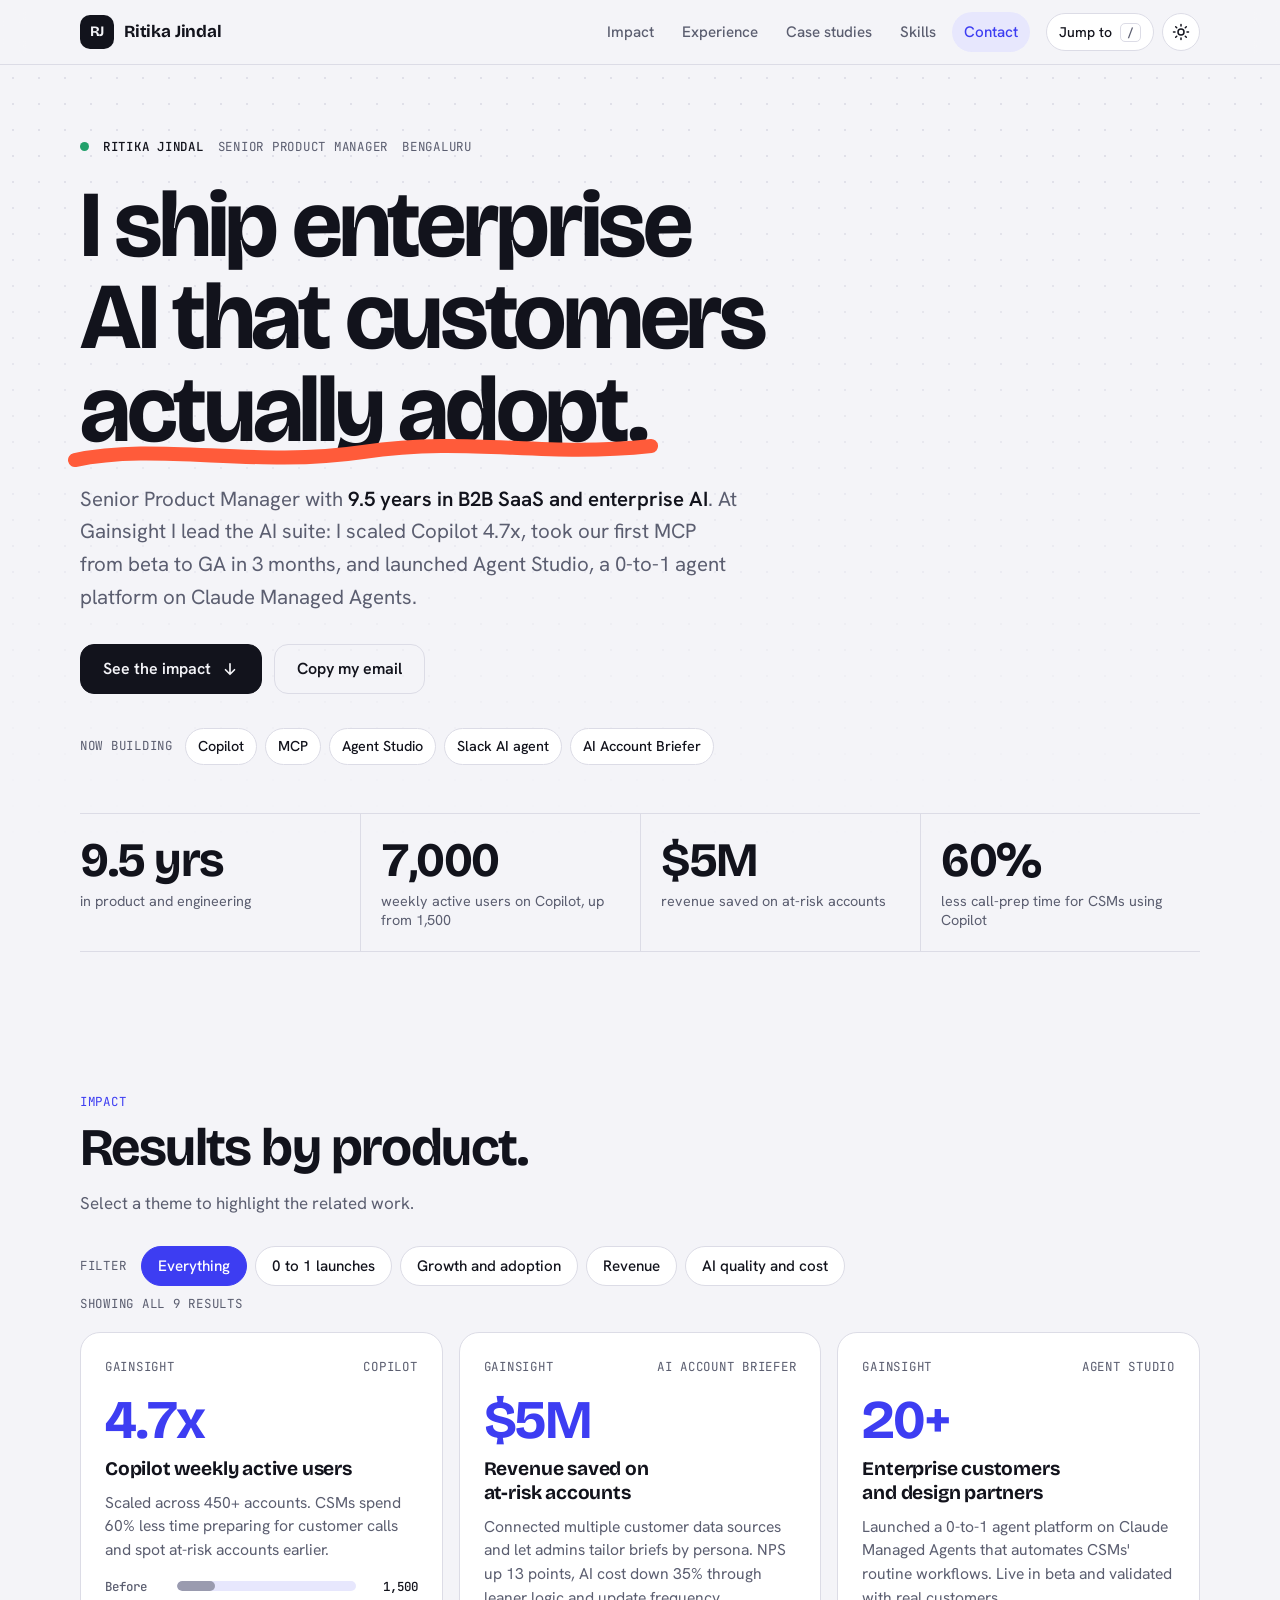
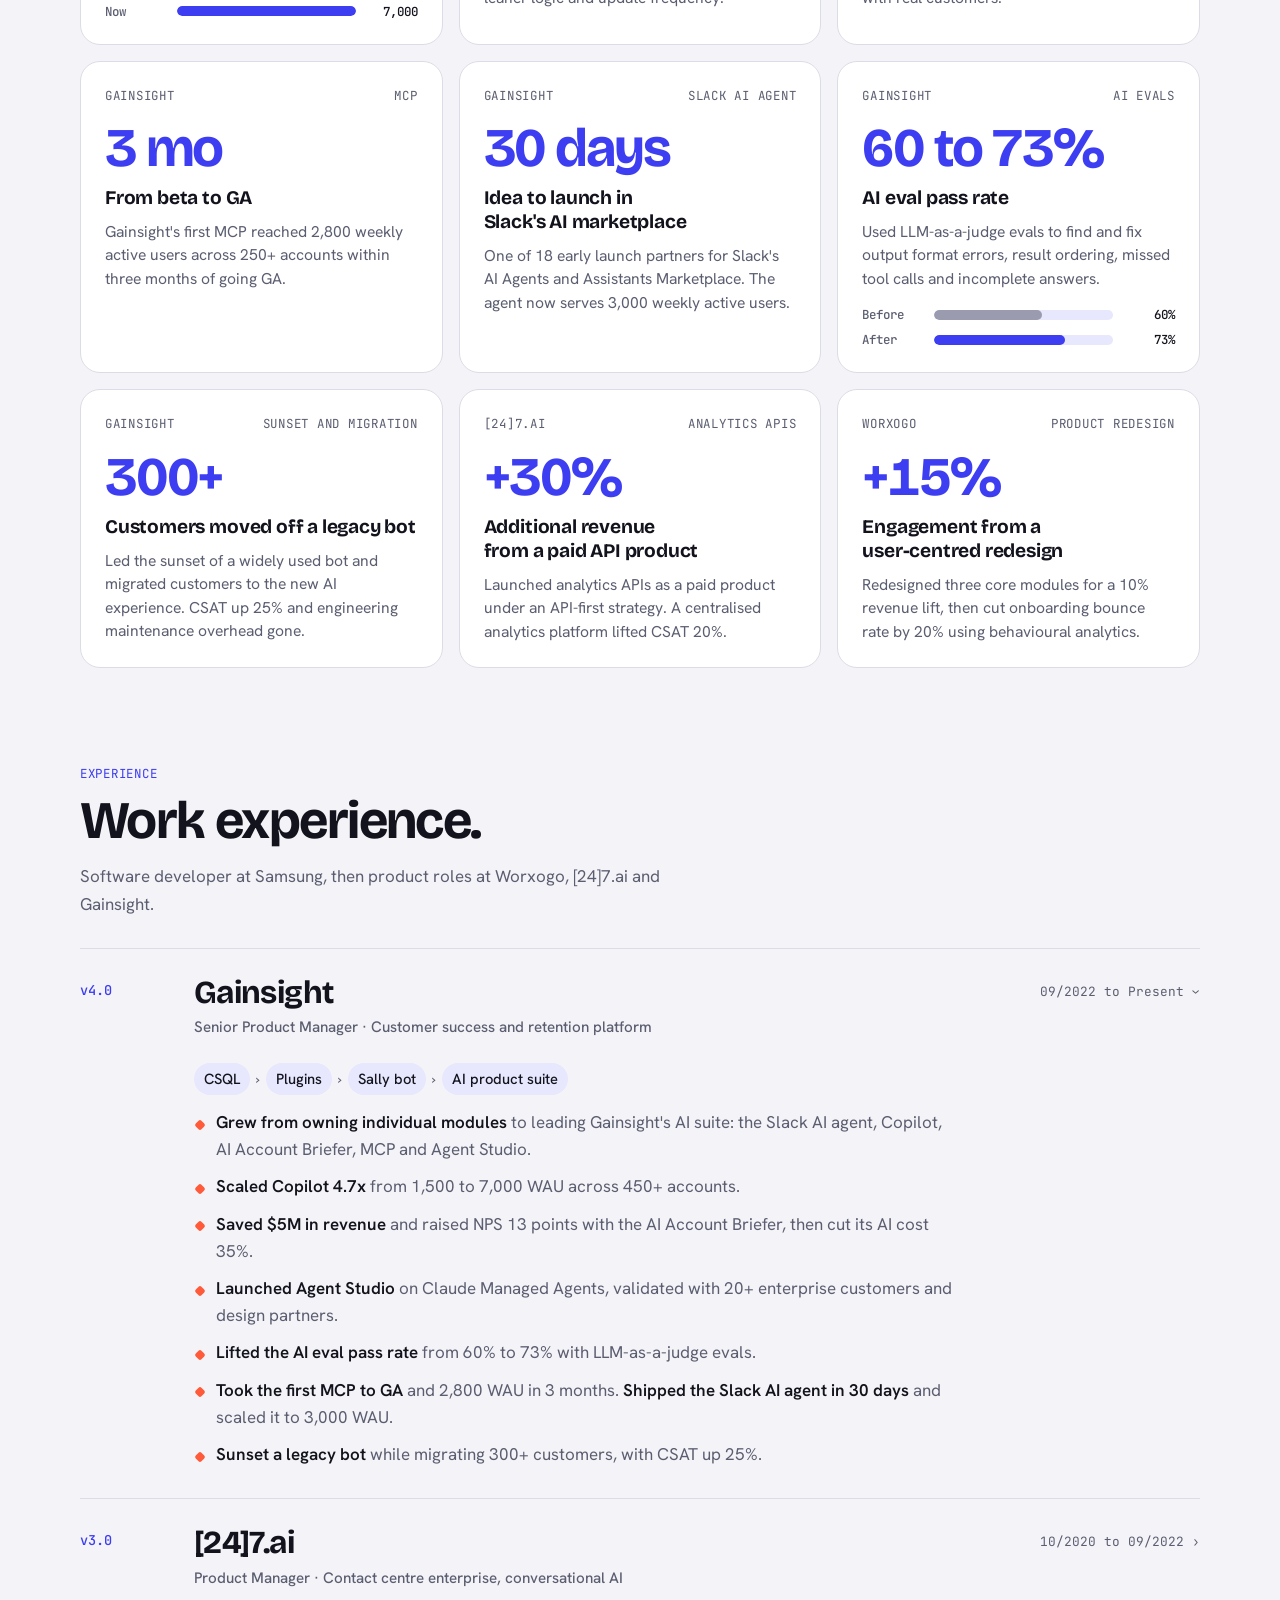
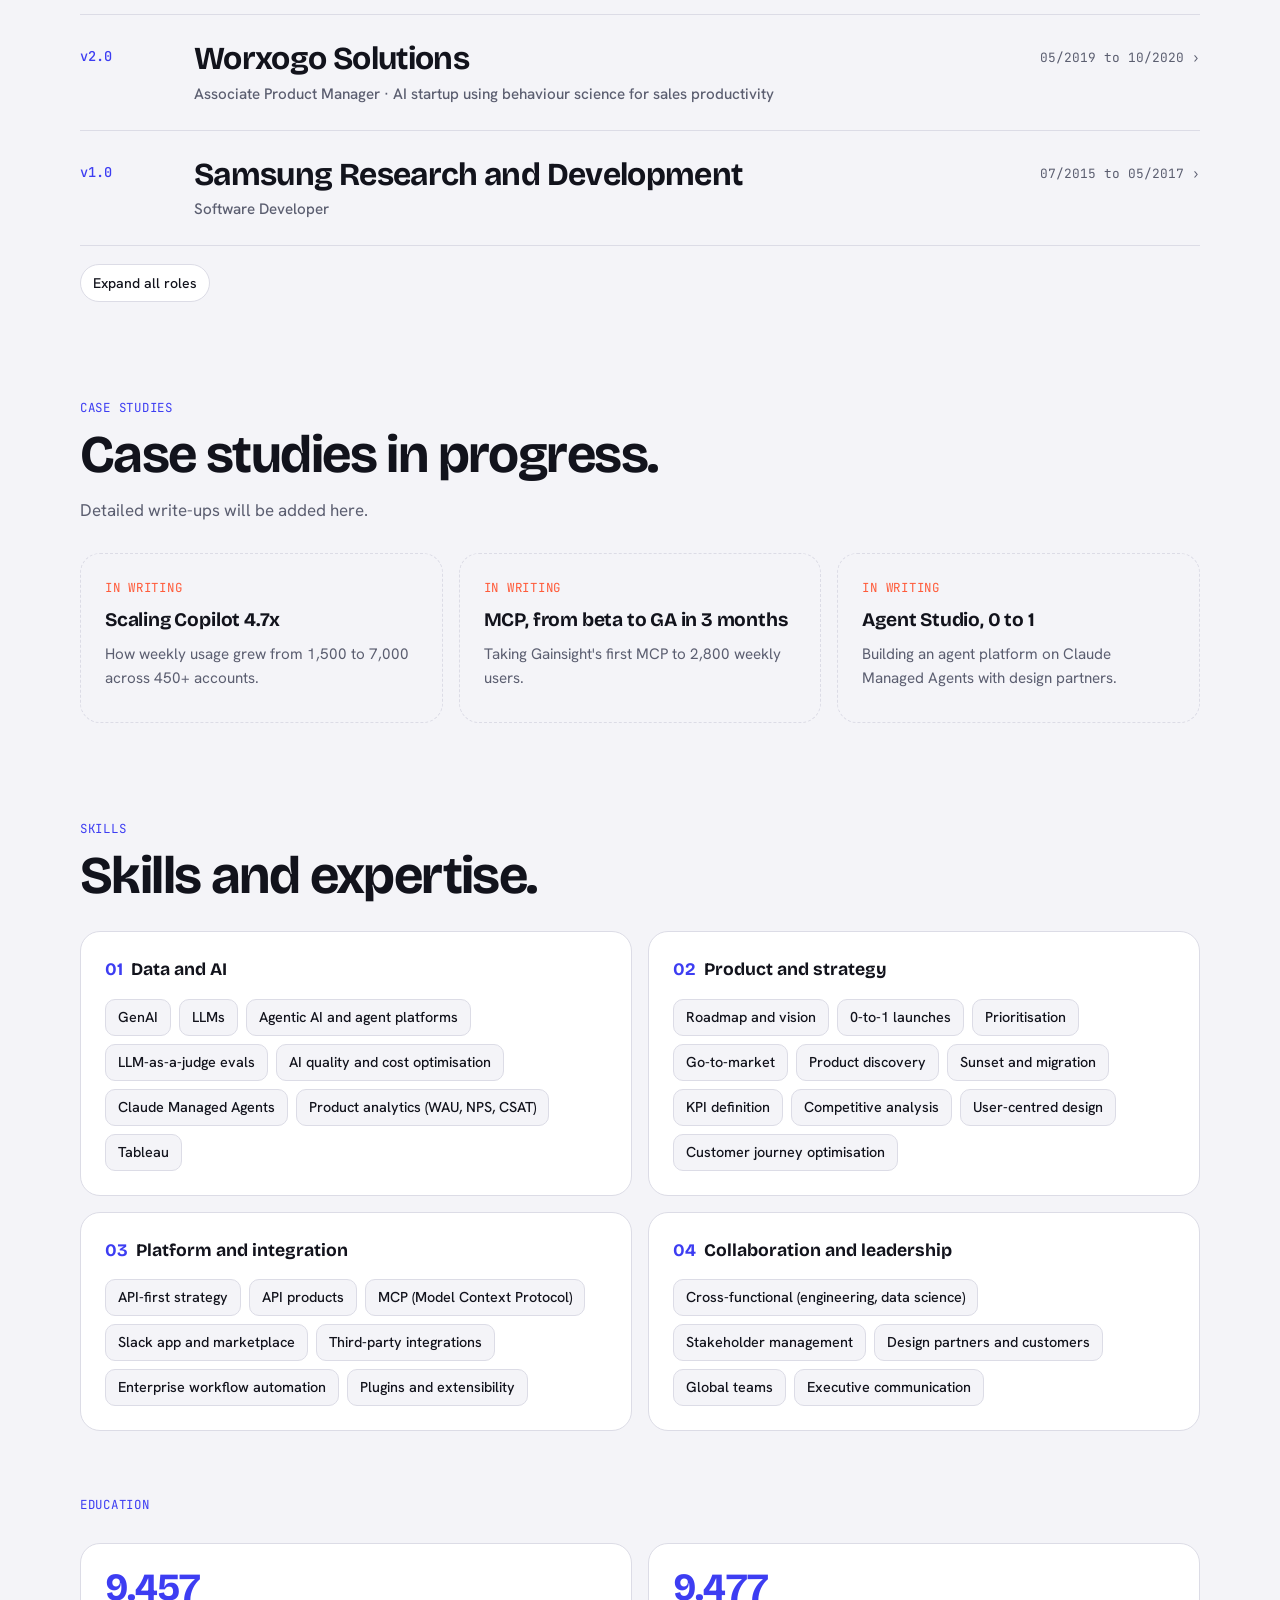
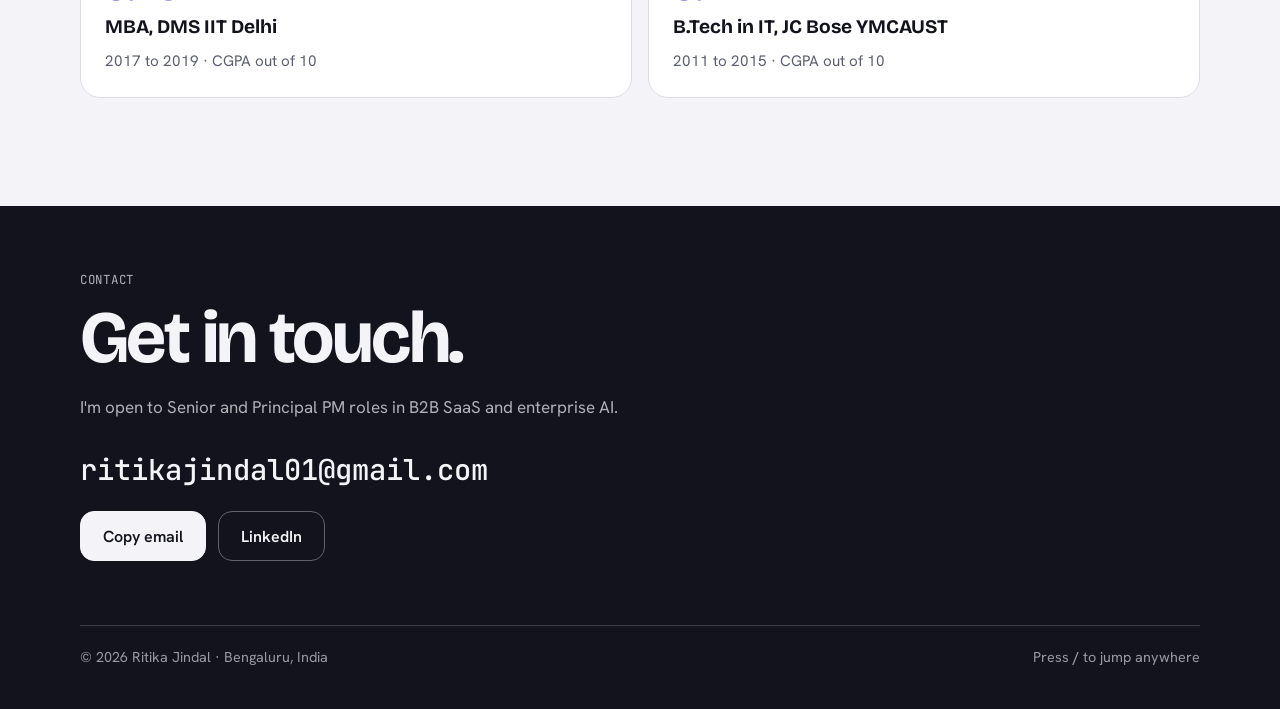
==== index.html @ 8f56c7b5 "Replace 'Lens' label with 'Filter' Co-Authored-By: Claude Fable 5.2 <noreply@anthropic.com> Claude-S" ====
<!DOCTYPE html>
<html lang="en">
<head>
<meta charset="utf-8">
<meta name="viewport" content="width=device-width, initial-scale=1">
<title>Ritika Jindal</title>
<meta name="description" content="Ritika Jindal, Senior Product Manager building AI products for B2B SaaS. Copilot, MCP, Agent Studio and Slack AI agent at Gainsight.">
<link rel="preconnect" href="https://fonts.googleapis.com">
<link rel="preconnect" href="https://fonts.gstatic.com" crossorigin>
<link href="https://fonts.googleapis.com/css2?family=Bricolage+Grotesque:opsz,wght@12..96,400..800&family=Hanken+Grotesk:wght@400;500;600;700&family=JetBrains+Mono:wght@400;500&display=swap" rel="stylesheet">
<style>
/* Layout idea: left-aligned editorial single page. Big grotesque headline with one coral marker stroke,
   metric cards that respond to a "lens" filter, career told as release notes, command palette on / or Ctrl+K. */
:root{
  --paper:#F4F4F8;
  --surface:#FFFFFF;
  --ink:#12131C;
  --muted:#5B5E70;
  --line:#DCDCE6;
  --accent:#3D3DF2;
  --accent-ink:#FFFFFF;
  --soft:#E7E7FD;
  --hot:#FF5B3A;
  --shadow:0 1px 2px rgba(18,19,28,.05),0 8px 24px rgba(18,19,28,.06);
  --display:'Bricolage Grotesque','Hanken Grotesk',system-ui,sans-serif;
  --body:'Hanken Grotesk',system-ui,-apple-system,'Segoe UI',sans-serif;
  --mono:'JetBrains Mono',ui-monospace,'SF Mono',Menlo,monospace;
  color-scheme:light;
}
@media (prefers-color-scheme:dark){
  :root:not([data-theme="light"]){
    --paper:#0E0F17;--surface:#171826;--ink:#EDEDF5;--muted:#A0A3B8;--line:#2A2C40;
    --accent:#9494FF;--accent-ink:#0E0F17;--soft:#232550;--hot:#FF7A5C;
    --shadow:0 1px 2px rgba(0,0,0,.4),0 8px 24px rgba(0,0,0,.35);
    color-scheme:dark;
  }
}
:root[data-theme="dark"]{
  --paper:#0E0F17;--surface:#171826;--ink:#EDEDF5;--muted:#A0A3B8;--line:#2A2C40;
  --accent:#9494FF;--accent-ink:#0E0F17;--soft:#232550;--hot:#FF7A5C;
  --shadow:0 1px 2px rgba(0,0,0,.4),0 8px 24px rgba(0,0,0,.35);
  color-scheme:dark;
}
*{box-sizing:border-box}
html{scroll-behavior:smooth;-webkit-text-size-adjust:100%}
body{margin:0;background:var(--paper);color:var(--ink);font-family:var(--body);font-size:1.0625rem;line-height:1.6;-webkit-font-smoothing:antialiased}
a{color:inherit}
h1,h2,h3{font-family:var(--display);text-wrap:balance;margin:0}
p{margin:0}
.wrap{width:min(1120px,100% - 40px);margin-inline:auto}
section{scroll-margin-top:84px}
:focus-visible{outline:3px solid var(--accent);outline-offset:3px;border-radius:6px}
.mono{font-family:var(--mono);font-size:.78rem;letter-spacing:.06em;text-transform:uppercase}

/* progress */
#progress{position:fixed;inset:0 auto auto 0;height:3px;width:100%;background:var(--accent);transform:scaleX(0);transform-origin:left;z-index:60}

/* header */
header.top{position:sticky;top:0;z-index:50;background:color-mix(in srgb,var(--paper) 82%,transparent);backdrop-filter:blur(12px);-webkit-backdrop-filter:blur(12px);border-bottom:1px solid var(--line)}
.bar{display:flex;align-items:center;gap:16px;height:64px}
.logo{display:inline-flex;align-items:center;gap:10px;text-decoration:none;font-family:var(--display);font-weight:700;letter-spacing:-.01em}
.logo i{display:grid;place-items:center;width:34px;height:34px;border-radius:10px;background:var(--ink);color:var(--paper);font-style:normal;font-size:.9rem;transition:transform .3s}
.logo:hover i{transform:rotate(-8deg) scale(1.06)}
nav.links{display:flex;gap:4px;margin-left:auto}
nav.links a{padding:8px 12px;border-radius:999px;text-decoration:none;font-size:.95rem;color:var(--muted);font-weight:500;transition:background .2s,color .2s}
nav.links a:hover{color:var(--ink);background:var(--soft)}
nav.links a.on{color:var(--accent);background:var(--soft)}
.tools{display:flex;gap:8px;margin-left:auto}
nav.links + .tools{margin-left:0}
.ibtn{display:inline-flex;align-items:center;gap:8px;height:38px;padding:0 12px;border-radius:999px;border:1px solid var(--line);background:var(--surface);color:var(--ink);font:500 .88rem var(--body);cursor:pointer;transition:border-color .2s,transform .15s}
.ibtn:hover{border-color:var(--accent)}
.ibtn:active{transform:scale(.97)}
.ibtn kbd{font:500 .72rem var(--mono);color:var(--muted);border:1px solid var(--line);border-radius:5px;padding:1px 6px}
.ibtn svg{width:18px;height:18px}
#theme{width:38px;padding:0;justify-content:center}
#theme .moon{display:none}
:root[data-theme="dark"] #theme .sun{display:none}
:root[data-theme="dark"] #theme .moon{display:block}
@media (prefers-color-scheme:dark){:root:not([data-theme="light"]) #theme .sun{display:none}:root:not([data-theme="light"]) #theme .moon{display:block}}

/* hero */
.hero{position:relative;padding:72px 0 56px;overflow:hidden}
.hero::before{content:"";position:absolute;inset:0;background-image:radial-gradient(var(--line) 1.2px,transparent 1.2px);background-size:26px 26px;mask-image:linear-gradient(to bottom,#000 10%,transparent 85%);-webkit-mask-image:linear-gradient(to bottom,#000 10%,transparent 85%);opacity:.8;pointer-events:none}
.hero .wrap{position:relative}
.kicker{display:flex;flex-wrap:wrap;align-items:center;gap:10px 14px;color:var(--muted)}
.kicker b{color:var(--ink);font-weight:500}
.dot{width:9px;height:9px;border-radius:50%;background:#22A06B;box-shadow:0 0 0 0 rgba(34,160,107,.5);animation:ping 2.2s infinite}
@keyframes ping{70%{box-shadow:0 0 0 10px rgba(34,160,107,0)}100%{box-shadow:0 0 0 0 rgba(34,160,107,0)}}
h1{font-size:clamp(2.7rem,7.4vw,5.9rem);line-height:.98;letter-spacing:-.035em;font-weight:700;margin:22px 0 26px;max-width:15ch}
.hl{position:relative;white-space:nowrap;display:inline-block}
.hl svg{position:absolute;left:-2%;bottom:-.14em;width:104%;height:.34em;overflow:visible}
.hl path{fill:none;stroke:var(--hot);stroke-width:7;stroke-linecap:round;stroke-dasharray:340;stroke-dashoffset:340;animation:draw 1.1s .5s cubic-bezier(.6,.1,.2,1) forwards}
@keyframes draw{to{stroke-dashoffset:0}}
.lead{max-width:60ch;font-size:clamp(1.08rem,2.2vw,1.28rem);color:var(--muted)}
.lead strong{color:var(--ink);font-weight:600}
.cta{display:flex;flex-wrap:wrap;gap:12px;margin-top:30px}
.btn{display:inline-flex;align-items:center;gap:10px;height:50px;padding:0 22px;border-radius:14px;border:1px solid var(--ink);background:var(--ink);color:var(--paper);font:600 1rem var(--body);text-decoration:none;cursor:pointer;transition:transform .15s,box-shadow .2s,background .2s}
.btn:hover{transform:translateY(-2px);box-shadow:var(--shadow)}
.btn:active{transform:translateY(0)}
.btn.alt{background:transparent;color:var(--ink);border-color:var(--line)}
.btn.alt:hover{border-color:var(--accent);color:var(--accent)}
.btn svg{width:18px;height:18px}
.now{display:flex;flex-wrap:wrap;gap:8px;margin-top:34px;align-items:center}
.now span.lbl{color:var(--muted);margin-right:4px}
.pill{padding:6px 12px;border-radius:999px;background:var(--surface);border:1px solid var(--line);font-size:.9rem;font-weight:500}
.stats{display:grid;grid-template-columns:repeat(4,1fr);gap:0;margin-top:48px;border-top:1px solid var(--line);border-bottom:1px solid var(--line)}
.stat{padding:22px 20px 20px 0}
.stat + .stat{padding-left:20px;border-left:1px solid var(--line)}
.stat .n{font:700 clamp(1.9rem,4.4vw,3rem)/1 var(--display);letter-spacing:-.03em;font-variant-numeric:tabular-nums}
.stat .l{margin-top:8px;color:var(--muted);font-size:.9rem;line-height:1.35}

/* section heads */
.sec{padding:84px 0 12px}
.eyebrow{color:var(--accent)}
.sec h2{font-size:clamp(2rem,4.6vw,3.3rem);line-height:1.04;letter-spacing:-.03em;font-weight:700;margin:10px 0 14px;max-width:20ch}
.sub{color:var(--muted);max-width:58ch}

/* lens */
.lens{display:flex;flex-wrap:wrap;gap:8px;margin:28px 0 8px;align-items:center}
.lens .lbl{color:var(--muted);margin-right:6px}
.chip{height:40px;padding:0 16px;border-radius:999px;border:1px solid var(--line);background:var(--surface);color:var(--ink);font:500 .95rem var(--body);cursor:pointer;transition:all .2s}
.chip:hover{border-color:var(--accent)}
.chip[aria-pressed="true"]{background:var(--accent);border-color:var(--accent);color:var(--accent-ink)}
#count{color:var(--muted);margin:0 0 18px;min-height:1.4em}

/* cards */
.grid{display:grid;grid-template-columns:repeat(3,1fr);gap:16px}
.card{position:relative;display:flex;flex-direction:column;gap:10px;padding:24px;border-radius:20px;background:var(--surface);border:1px solid var(--line);overflow:hidden;transition:opacity .35s,transform .35s,border-color .25s,box-shadow .25s,filter .35s}
.card::before{content:"";position:absolute;inset:0;background:radial-gradient(320px circle at var(--mx,50%) var(--my,0%),var(--soft),transparent 65%);opacity:0;transition:opacity .25s;pointer-events:none}
.card:hover::before{opacity:1}
.card:hover{box-shadow:var(--shadow);transform:translateY(-3px)}
.card > *{position:relative}
.card.dim{opacity:.34;filter:saturate(.5);transform:scale(.985)}
.card.match{border-color:var(--accent)}
.card-top{display:flex;justify-content:space-between;gap:10px;color:var(--muted)}
.big{font:700 clamp(2.4rem,5vw,3.4rem)/1 var(--display);letter-spacing:-.04em;color:var(--accent);font-variant-numeric:tabular-nums;margin-top:6px}
.card h3{font-size:1.2rem;letter-spacing:-.01em;line-height:1.25}
.card p{color:var(--muted);font-size:.98rem;line-height:1.5}
.bars{display:grid;gap:8px;margin-top:6px}
.brow{display:grid;grid-template-columns:62px 1fr 52px;gap:10px;align-items:center;font:500 .78rem var(--mono);color:var(--muted)}
.track{height:10px;border-radius:99px;background:var(--soft);overflow:hidden}
.track i{display:block;height:100%;width:var(--w);border-radius:99px;background:var(--muted);opacity:.55}
.track i.now-bar{background:var(--accent);opacity:1}
.bars.play .track i{animation:grow 1.1s cubic-bezier(.2,.8,.2,1) both}
@keyframes grow{from{width:0}}
.brow b{color:var(--ink);text-align:right;font-weight:500}

/* experience */
.rel{margin-top:30px;border-top:1px solid var(--line)}
details.job{border-bottom:1px solid var(--line)}
details.job > summary{list-style:none;cursor:pointer;display:grid;grid-template-columns:90px 1fr auto;gap:8px 24px;align-items:start;padding:26px 0}
details.job > summary::-webkit-details-marker{display:none}
.ver{font:500 .85rem var(--mono);color:var(--accent);padding-top:6px}
.jt{font:700 clamp(1.4rem,3vw,2rem)/1.15 var(--display);letter-spacing:-.02em}
.jt small{display:block;font:500 .95rem var(--body);letter-spacing:0;color:var(--muted);margin-top:6px}
.when{font:400 .8rem var(--mono);color:var(--muted);text-align:right;padding-top:8px;white-space:nowrap}
.chev{display:inline-block;transition:transform .25s;margin-left:8px}
details[open] .chev{transform:rotate(90deg)}
details.job > summary:hover .jt{color:var(--accent)}
.jbody{padding:0 0 30px 114px;max-width:880px}
.path{display:flex;flex-wrap:wrap;gap:6px;align-items:center;margin-bottom:14px;color:var(--muted);font-size:.92rem}
.path span.s{padding:4px 10px;border-radius:99px;background:var(--soft);color:var(--ink);font-weight:500}
.jbody ul{margin:0;padding:0;list-style:none;display:grid;gap:10px}
.jbody li{position:relative;padding-left:22px;color:var(--muted)}
.jbody li::before{content:"";position:absolute;left:2px;top:.7em;width:8px;height:8px;border-radius:2px;background:var(--hot);transform:rotate(45deg)}
.jbody li b{color:var(--ink);font-weight:600}
.xall{margin-top:18px}

/* stories */
.stories{display:grid;grid-template-columns:repeat(3,1fr);gap:16px;margin-top:28px}
.story{padding:24px;border-radius:20px;border:1.5px dashed var(--line);display:flex;flex-direction:column;gap:10px;min-height:170px}
.story .mono{color:var(--hot)}
.story h3{font-size:1.2rem;line-height:1.25;letter-spacing:-.01em}
.story p{color:var(--muted);font-size:.95rem}

/* skills */
.skills{display:grid;grid-template-columns:repeat(2,1fr);gap:16px;margin-top:28px}
.sk{padding:24px;border-radius:20px;background:var(--surface);border:1px solid var(--line)}
.sk h3{font-size:1.1rem;margin-bottom:14px}
.sk h3 span{color:var(--accent);margin-right:8px}
.tags{display:flex;flex-wrap:wrap;gap:8px}
.tag{padding:6px 12px;border-radius:10px;background:var(--paper);border:1px solid var(--line);font-size:.9rem;font-weight:500;transition:transform .15s,border-color .2s,background .2s}
.tag:hover{transform:translateY(-2px);border-color:var(--accent);background:var(--soft)}

/* education */
.edu{display:grid;grid-template-columns:repeat(2,1fr);gap:16px;margin-top:28px}
.ed{padding:24px;border-radius:20px;background:var(--surface);border:1px solid var(--line);display:grid;gap:6px}
.ed .g{font:700 2.4rem/1 var(--display);letter-spacing:-.03em;color:var(--accent);font-variant-numeric:tabular-nums}
.ed h3{font-size:1.2rem}
.ed p{color:var(--muted);font-size:.95rem}

/* contact */
.contact{margin:96px 0 0;padding:64px 0 40px;background:var(--ink);color:var(--paper)}
.contact h2{font-size:clamp(2.3rem,6vw,4.6rem);line-height:1;letter-spacing:-.035em;max-width:14ch}
.contact .sub{color:color-mix(in srgb,var(--paper) 70%,transparent);margin-top:18px}
.mail{display:block;margin:30px 0 22px;font:500 clamp(1.1rem,3.4vw,1.8rem) var(--mono);word-break:break-all}
.contact .cta{margin-top:0}
.contact .btn{background:var(--paper);color:var(--ink);border-color:var(--paper)}
.contact .btn.alt{background:transparent;color:var(--paper);border-color:color-mix(in srgb,var(--paper) 35%,transparent)}
.contact .btn.alt:hover{border-color:var(--paper);color:var(--paper)}
.foot{display:flex;flex-wrap:wrap;justify-content:space-between;gap:10px;margin-top:64px;padding-top:20px;border-top:1px solid color-mix(in srgb,var(--paper) 18%,transparent);color:color-mix(in srgb,var(--paper) 60%,transparent);font-size:.9rem}

/* palette + toast */
.pal{position:fixed;inset:0;z-index:100;display:grid;place-items:start center;padding:12vh 16px 16px;background:rgba(10,10,20,.5);backdrop-filter:blur(4px)}
.pal[hidden]{display:none}
.pal-box{width:min(560px,100%);background:var(--surface);border:1px solid var(--line);border-radius:18px;box-shadow:0 24px 60px rgba(0,0,0,.35);overflow:hidden}
#pal-input{width:100%;height:56px;padding:0 20px;border:0;border-bottom:1px solid var(--line);background:transparent;color:var(--ink);font:500 1.05rem var(--body)}
#pal-input:focus{outline:none}
#pal-list{list-style:none;margin:0;padding:8px;max-height:46vh;overflow:auto}
#pal-list li{display:flex;justify-content:space-between;gap:12px;align-items:center;padding:12px 14px;border-radius:12px;cursor:pointer}
#pal-list li[aria-selected="true"]{background:var(--soft)}
#pal-list li span.h{color:var(--muted);font:400 .78rem var(--mono)}
#pal-empty{padding:18px 20px;color:var(--muted)}
.toast{position:fixed;left:50%;bottom:28px;transform:translate(-50%,20px);padding:12px 18px;border-radius:12px;background:var(--ink);color:var(--paper);font-weight:500;opacity:0;pointer-events:none;transition:all .3s;z-index:120;max-width:calc(100% - 32px);text-align:center}
.toast.show{opacity:1;transform:translate(-50%,0)}

/* responsive */
@media (max-width:900px){
  .grid,.stories{grid-template-columns:repeat(2,1fr)}
  .stats{grid-template-columns:repeat(2,1fr)}
  .stat:nth-child(3){border-left:0;padding-left:0}
  .stat:nth-child(n+3){border-top:1px solid var(--line)}
  .jbody{padding-left:0}
}
@media (max-width:720px){
  nav.links{display:none}
  .tools{margin-left:auto}
  .ibtn kbd{display:none}
  .hero{padding:48px 0 40px}
  .skills,.edu{grid-template-columns:1fr}
  details.job > summary{grid-template-columns:1fr auto;gap:4px 12px;padding:22px 0}
  .ver{grid-column:1/-1;padding-top:0}
  .when{grid-column:1/-1;text-align:left;padding-top:0;order:3}
  .sec{padding-top:64px}
}
@media (max-width:560px){
  .grid,.stories{grid-template-columns:1fr}
  .wrap{width:calc(100% - 32px)}
  .btn{flex:1 1 100%;justify-content:center}
  .brow{grid-template-columns:54px 1fr 48px}
}
@media (prefers-reduced-motion:reduce){
  html{scroll-behavior:auto}
  *,*::before,*::after{animation:none!important;transition:none!important}
  .hl path{stroke-dashoffset:0}
}
</style>
</head>
<body>
<div id="progress" aria-hidden="true"></div>

<header class="top">
  <div class="wrap bar">
    <a class="logo" href="#top" aria-label="Ritika Jindal, back to top"><i>RJ</i><span>Ritika Jindal</span></a>
    <nav class="links" aria-label="Sections">
      <a href="#impact">Impact</a>
      <a href="#experience">Experience</a>
      <a href="#stories">Case studies</a>
      <a href="#skills">Skills</a>
      <a href="#contact">Contact</a>
    </nav>
    <div class="tools">
      <button class="ibtn" id="open-pal" type="button" aria-haspopup="dialog">Jump to <kbd>/</kbd></button>
      <button class="ibtn" id="theme" type="button" aria-label="Switch between light and dark theme">
        <svg class="sun" viewBox="0 0 24 24" fill="none" stroke="currentColor" stroke-width="2" stroke-linecap="round"><circle cx="12" cy="12" r="4"/><path d="M12 2v2M12 20v2M4.9 4.9l1.4 1.4M17.7 17.7l1.4 1.4M2 12h2M20 12h2M4.9 19.1l1.4-1.4M17.7 6.3l1.4-1.4"/></svg>
        <svg class="moon" viewBox="0 0 24 24" fill="none" stroke="currentColor" stroke-width="2" stroke-linecap="round" stroke-linejoin="round"><path d="M21 12.8A9 9 0 1 1 11.2 3a7 7 0 0 0 9.8 9.8z"/></svg>
      </button>
    </div>
  </div>
</header>

<main id="top">
<section class="hero">
  <div class="wrap">
    <div class="kicker mono"><span class="dot" aria-hidden="true"></span><b>Ritika Jindal</b><span>Senior Product Manager</span><span>Bengaluru</span></div>
    <h1>I ship enterprise AI that customers <span class="hl">actually adopt.<svg viewBox="0 0 300 16" preserveAspectRatio="none" aria-hidden="true"><path d="M3 11 C 45 2, 95 15, 150 7 S 240 10, 297 4"/></svg></span></h1>
    <p class="lead">Senior Product Manager with <strong>9.5 years in B2B SaaS and enterprise AI</strong>. At Gainsight I lead the AI suite: I scaled Copilot 4.7x, took our first MCP from beta to GA in 3 months, and launched Agent Studio, a 0-to-1 agent platform on Claude Managed Agents.</p>
    <div class="cta">
      <a class="btn" href="#impact">See the impact
        <svg viewBox="0 0 24 24" fill="none" stroke="currentColor" stroke-width="2.2" stroke-linecap="round" stroke-linejoin="round" aria-hidden="true"><path d="M12 5v14M6 13l6 6 6-6"/></svg></a>
      <button class="btn alt" type="button" data-copy-email>Copy my email</button>
    </div>
    <div class="now" aria-label="Currently building">
      <span class="lbl mono">Now building</span>
      <span class="pill">Copilot</span><span class="pill">MCP</span><span class="pill">Agent Studio</span><span class="pill">Slack AI agent</span><span class="pill">AI Account Briefer</span>
    </div>
    <div class="stats">
      <div class="stat"><div class="n" data-count="9.5" data-dec="1" data-suffix=" yrs">9.5 yrs</div><div class="l">in product and engineering</div></div>
      <div class="stat"><div class="n" data-count="7000">7,000</div><div class="l">weekly active users on Copilot, up from 1,500</div></div>
      <div class="stat"><div class="n" data-count="5" data-prefix="$" data-suffix="M">$5M</div><div class="l">revenue saved on at-risk accounts</div></div>
      <div class="stat"><div class="n" data-count="60" data-suffix="%">60%</div><div class="l">less call-prep time for CSMs using Copilot</div></div>
    </div>
  </div>
</section>

<section class="sec" id="impact">
  <div class="wrap">
    <div class="eyebrow mono">Impact</div>
    <h2>Results by product.</h2>
    <p class="sub">Select a theme to highlight the related work.</p>

    <div class="lens" role="group" aria-label="Filter impact by theme">
      <span class="lbl mono">Filter</span>
      <button class="chip" type="button" data-lens="all" aria-pressed="true">Everything</button>
      <button class="chip" type="button" data-lens="launch" aria-pressed="false">0 to 1 launches</button>
      <button class="chip" type="button" data-lens="growth" aria-pressed="false">Growth and adoption</button>
      <button class="chip" type="button" data-lens="revenue" aria-pressed="false">Revenue</button>
      <button class="chip" type="button" data-lens="quality" aria-pressed="false">AI quality and cost</button>
    </div>
    <p id="count" class="mono" aria-live="polite">Showing all 9 results</p>

    <div class="grid" id="cards">
      <article class="card spot" data-tags="growth">
        <div class="card-top mono"><span>Gainsight</span><span>Copilot</span></div>
        <div class="big" data-count="4.7" data-dec="1" data-suffix="x">4.7x</div>
        <h3>Copilot weekly active users</h3>
        <p>Scaled across 450+ accounts. CSMs spend 60% less time preparing for customer calls and spot at-risk accounts earlier.</p>
        <div class="bars" data-bars>
          <div class="brow"><span>Before</span><div class="track"><i style="--w:21.4%"></i></div><b>1,500</b></div>
          <div class="brow"><span>Now</span><div class="track"><i class="now-bar" style="--w:100%"></i></div><b>7,000</b></div>
        </div>
      </article>

      <article class="card spot" data-tags="revenue quality">
        <div class="card-top mono"><span>Gainsight</span><span>AI Account Briefer</span></div>
        <div class="big" data-count="5" data-prefix="$" data-suffix="M">$5M</div>
        <h3>Revenue saved on at-risk accounts</h3>
        <p>Connected multiple customer data sources and let admins tailor briefs by persona. NPS up 13 points, AI cost down 35% through leaner logic and update frequency.</p>
      </article>

      <article class="card spot" data-tags="launch">
        <div class="card-top mono"><span>Gainsight</span><span>Agent Studio</span></div>
        <div class="big" data-count="20" data-suffix="+">20+</div>
        <h3>Enterprise customers and design partners</h3>
        <p>Launched a 0-to-1 agent platform on Claude Managed Agents that automates CSMs' routine workflows. Live in beta and validated with real customers.</p>
      </article>

      <article class="card spot" data-tags="launch growth">
        <div class="card-top mono"><span>Gainsight</span><span>MCP</span></div>
        <div class="big" data-count="3" data-suffix=" mo">3 mo</div>
        <h3>From beta to GA</h3>
        <p>Gainsight's first MCP reached 2,800 weekly active users across 250+ accounts within three months of going GA.</p>
      </article>

      <article class="card spot" data-tags="launch growth">
        <div class="card-top mono"><span>Gainsight</span><span>Slack AI agent</span></div>
        <div class="big" data-count="30" data-suffix=" days">30 days</div>
        <h3>Idea to launch in Slack's AI marketplace</h3>
        <p>One of 18 early launch partners for Slack's AI Agents and Assistants Marketplace. The agent now serves 3,000 weekly active users.</p>
      </article>

      <article class="card spot" data-tags="quality">
        <div class="card-top mono"><span>Gainsight</span><span>AI evals</span></div>
        <div class="big">60 to 73%</div>
        <h3>AI eval pass rate</h3>
        <p>Used LLM-as-a-judge evals to find and fix output format errors, result ordering, missed tool calls and incomplete answers.</p>
        <div class="bars" data-bars>
          <div class="brow"><span>Before</span><div class="track"><i style="--w:60%"></i></div><b>60%</b></div>
          <div class="brow"><span>After</span><div class="track"><i class="now-bar" style="--w:73%"></i></div><b>73%</b></div>
        </div>
      </article>

      <article class="card spot" data-tags="growth">
        <div class="card-top mono"><span>Gainsight</span><span>Sunset and migration</span></div>
        <div class="big" data-count="300" data-suffix="+">300+</div>
        <h3>Customers moved off a legacy bot</h3>
        <p>Led the sunset of a widely used bot and migrated customers to the new AI experience. CSAT up 25% and engineering maintenance overhead gone.</p>
      </article>

      <article class="card spot" data-tags="revenue launch">
        <div class="card-top mono"><span>[24]7.ai</span><span>Analytics APIs</span></div>
        <div class="big" data-count="30" data-prefix="+" data-suffix="%">+30%</div>
        <h3>Additional revenue from a paid API product</h3>
        <p>Launched analytics APIs as a paid product under an API-first strategy. A centralised analytics platform lifted CSAT 20%.</p>
      </article>

      <article class="card spot" data-tags="growth revenue">
        <div class="card-top mono"><span>Worxogo</span><span>Product redesign</span></div>
        <div class="big" data-count="15" data-prefix="+" data-suffix="%">+15%</div>
        <h3>Engagement from a user-centred redesign</h3>
        <p>Redesigned three core modules for a 10% revenue lift, then cut onboarding bounce rate by 20% using behavioural analytics.</p>
      </article>
    </div>
  </div>
</section>

<section class="sec" id="experience">
  <div class="wrap">
    <div class="eyebrow mono">Experience</div>
    <h2>Work experience.</h2>
    <p class="sub">Software developer at Samsung, then product roles at Worxogo, [24]7.ai and Gainsight.</p>

    <div class="rel" id="rel">
      <details class="job" open>
        <summary>
          <span class="ver">v4.0</span>
          <span class="jt">Gainsight<small>Senior Product Manager · Customer success and retention platform</small></span>
          <span class="when">09/2022 to Present<span class="chev" aria-hidden="true">›</span></span>
        </summary>
        <div class="jbody">
          <div class="path"><span class="s">CSQL</span> › <span class="s">Plugins</span> › <span class="s">Sally bot</span> › <span class="s">AI product suite</span></div>
          <ul>
            <li><b>Grew from owning individual modules</b> to leading Gainsight's AI suite: the Slack AI agent, Copilot, AI Account Briefer, MCP and Agent Studio.</li>
            <li><b>Scaled Copilot 4.7x</b> from 1,500 to 7,000 WAU across 450+ accounts.</li>
            <li><b>Saved $5M in revenue</b> and raised NPS 13 points with the AI Account Briefer, then cut its AI cost 35%.</li>
            <li><b>Launched Agent Studio</b> on Claude Managed Agents, validated with 20+ enterprise customers and design partners.</li>
            <li><b>Lifted the AI eval pass rate</b> from 60% to 73% with LLM-as-a-judge evals.</li>
            <li><b>Took the first MCP to GA</b> and 2,800 WAU in 3 months. <b>Shipped the Slack AI agent in 30 days</b> and scaled it to 3,000 WAU.</li>
            <li><b>Sunset a legacy bot</b> while migrating 300+ customers, with CSAT up 25%.</li>
          </ul>
        </div>
      </details>

      <details class="job">
        <summary>
          <span class="ver">v3.0</span>
          <span class="jt">[24]7.ai<small>Product Manager · Contact centre enterprise, conversational AI</small></span>
          <span class="when">10/2020 to 09/2022<span class="chev" aria-hidden="true">›</span></span>
        </summary>
        <div class="jbody">
          <ul>
            <li><b>Built a centralised analytics platform</b> that consolidated scattered reporting tools and improved CSAT by 20%.</li>
            <li><b>Generated 30% additional revenue</b> by launching analytics APIs as a paid product, backed by an API-first strategy.</li>
            <li><b>Automated analytics workflows</b> with Tableau, cutting manual effort by 50%.</li>
          </ul>
        </div>
      </details>

      <details class="job">
        <summary>
          <span class="ver">v2.0</span>
          <span class="jt">Worxogo Solutions<small>Associate Product Manager · AI startup using behaviour science for sales productivity</small></span>
          <span class="when">05/2019 to 10/2020<span class="chev" aria-hidden="true">›</span></span>
        </summary>
        <div class="jbody">
          <ul>
            <li><b>Led a product redesign</b> across 3 core modules with a user-centred approach: 15% more engagement and 10% revenue growth.</li>
            <li><b>Optimised onboarding</b> using behavioural analytics and reduced bounce rate by 20%.</li>
            <li><b>Launched a Shadowing module</b> that cut support queries by 50% and lifted CSAT 25%.</li>
            <li><b>Earlier, as a Product Management Intern (2018):</b> positioned the product against 7 market players using Gartner framework analysis and recommended 3 strategic features and 5 KPIs.</li>
          </ul>
        </div>
      </details>

      <details class="job">
        <summary>
          <span class="ver">v1.0</span>
          <span class="jt">Samsung Research and Development<small>Software Developer</small></span>
          <span class="when">07/2015 to 05/2017<span class="chev" aria-hidden="true">›</span></span>
        </summary>
        <div class="jbody">
          <ul>
            <li><b>Resolved 400+ WebView issues</b> working across global teams, including Samsung internal teams and Google developers.</li>
          </ul>
        </div>
      </details>
    </div>
    <button class="ibtn xall" type="button" id="xall">Expand all roles</button>
  </div>
</section>

<section class="sec" id="stories">
  <div class="wrap">
    <div class="eyebrow mono">Case studies</div>
    <h2>Case studies in progress.</h2>
    <p class="sub">Detailed write-ups will be added here.</p>
    <div class="stories">
      <div class="story"><span class="mono">In writing</span><h3>Scaling Copilot 4.7x</h3><p>How weekly usage grew from 1,500 to 7,000 across 450+ accounts.</p></div>
      <div class="story"><span class="mono">In writing</span><h3>MCP, from beta to GA in 3 months</h3><p>Taking Gainsight's first MCP to 2,800 weekly users.</p></div>
      <div class="story"><span class="mono">In writing</span><h3>Agent Studio, 0 to 1</h3><p>Building an agent platform on Claude Managed Agents with design partners.</p></div>
    </div>
  </div>
</section>

<section class="sec" id="skills">
  <div class="wrap">
    <div class="eyebrow mono">Skills</div>
    <h2>Skills and expertise.</h2>
    <div class="skills">
      <div class="sk"><h3><span>01</span>Data and AI</h3><div class="tags">
        <span class="tag">GenAI</span><span class="tag">LLMs</span><span class="tag">Agentic AI and agent platforms</span><span class="tag">LLM-as-a-judge evals</span><span class="tag">AI quality and cost optimisation</span><span class="tag">Claude Managed Agents</span><span class="tag">Product analytics (WAU, NPS, CSAT)</span><span class="tag">Tableau</span></div></div>
      <div class="sk"><h3><span>02</span>Product and strategy</h3><div class="tags">
        <span class="tag">Roadmap and vision</span><span class="tag">0-to-1 launches</span><span class="tag">Prioritisation</span><span class="tag">Go-to-market</span><span class="tag">Product discovery</span><span class="tag">Sunset and migration</span><span class="tag">KPI definition</span><span class="tag">Competitive analysis</span><span class="tag">User-centred design</span><span class="tag">Customer journey optimisation</span></div></div>
      <div class="sk"><h3><span>03</span>Platform and integration</h3><div class="tags">
        <span class="tag">API-first strategy</span><span class="tag">API products</span><span class="tag">MCP (Model Context Protocol)</span><span class="tag">Slack app and marketplace</span><span class="tag">Third-party integrations</span><span class="tag">Enterprise workflow automation</span><span class="tag">Plugins and extensibility</span></div></div>
      <div class="sk"><h3><span>04</span>Collaboration and leadership</h3><div class="tags">
        <span class="tag">Cross-functional (engineering, data science)</span><span class="tag">Stakeholder management</span><span class="tag">Design partners and customers</span><span class="tag">Global teams</span><span class="tag">Executive communication</span></div></div>
    </div>

    <div class="eyebrow mono" style="margin-top:64px">Education</div>
    <div class="edu">
      <div class="ed"><span class="g" data-count="9.458" data-dec="3">9.458</span><h3>MBA, DMS IIT Delhi</h3><p>2017 to 2019 · CGPA out of 10</p></div>
      <div class="ed"><span class="g" data-count="9.478" data-dec="3">9.478</span><h3>B.Tech in IT, JC Bose YMCAUST</h3><p>2011 to 2015 · CGPA out of 10</p></div>
    </div>
  </div>
</section>
</main>

<footer class="contact" id="contact">
  <div class="wrap">
    <div class="mono" style="opacity:.7">Contact</div>
    <h2 style="margin-top:12px">Get in touch.</h2>
    <p class="sub">I'm open to Senior and Principal PM roles in B2B SaaS and enterprise AI.</p>
    <span class="mail" id="mail">ritikajindal01@gmail.com</span>
    <div class="cta">
      <button class="btn" type="button" data-copy-email>Copy email</button>
      <a class="btn alt" href="https://www.linkedin.com/in/ritikajindal007/" target="_blank" rel="noopener noreferrer">LinkedIn</a>
    </div>
    <div class="foot"><span>© 2026 Ritika Jindal · Bengaluru, India</span><span>Press <b>/</b> to jump anywhere</span></div>
  </div>
</footer>

<div class="pal" id="pal" hidden>
  <div class="pal-box" role="dialog" aria-modal="true" aria-label="Jump to a section or action">
    <input id="pal-input" type="text" placeholder="Jump to… try &quot;mcp&quot;, &quot;email&quot; or &quot;dark&quot;" autocomplete="off" aria-label="Search sections and actions">
    <ul id="pal-list" role="listbox" aria-label="Results"></ul>
  </div>
</div>
<div class="toast" id="toast" role="status" aria-live="polite"></div>

<script>
(function(){
  var EMAIL = 'ritikajindal01@gmail.com';
  var root = document.documentElement;
  var reduce = window.matchMedia('(prefers-reduced-motion: reduce)').matches;
  var $ = function(s, c){ return (c||document).querySelector(s); };
  var $$ = function(s, c){ return Array.prototype.slice.call((c||document).querySelectorAll(s)); };

  /* theme */
  function currentTheme(){ return root.getAttribute('data-theme') || (window.matchMedia('(prefers-color-scheme: dark)').matches ? 'dark' : 'light'); }
  function setTheme(t){ root.setAttribute('data-theme', t); try{ localStorage.setItem('rj-theme', t); }catch(e){} }
  try{ var saved = localStorage.getItem('rj-theme'); if(saved === 'dark' || saved === 'light'){ root.setAttribute('data-theme', saved); } }catch(e){}
  function toggleTheme(){ setTheme(currentTheme() === 'dark' ? 'light' : 'dark'); }
  $('#theme').addEventListener('click', toggleTheme);

  /* toast + copy */
  var toastEl = $('#toast'), toastT;
  function toast(msg){ toastEl.textContent = msg; toastEl.classList.add('show'); clearTimeout(toastT); toastT = setTimeout(function(){ toastEl.classList.remove('show'); }, 2400); }
  function copyEmail(){
    var done = function(){ toast('Email copied. Talk soon.'); };
    var fail = function(){ toast('Copy was blocked here. My email is ' + EMAIL); };
    try{
      if(navigator.clipboard && navigator.clipboard.writeText){ navigator.clipboard.writeText(EMAIL).then(done, fail); }
      else { fail(); }
    }catch(e){ fail(); }
  }
  $$('[data-copy-email]').forEach(function(b){ b.addEventListener('click', copyEmail); });

  /* progress + scrollspy */
  var prog = $('#progress');
  function onScroll(){
    var h = document.documentElement.scrollHeight - window.innerHeight;
    prog.style.transform = 'scaleX(' + (h > 0 ? Math.min(1, window.scrollY / h) : 0) + ')';
  }
  window.addEventListener('scroll', onScroll, {passive:true}); onScroll();
  var links = $$('nav.links a');
  if('IntersectionObserver' in window){
    var spy = new IntersectionObserver(function(es){
      es.forEach(function(e){ if(e.isIntersecting){ links.forEach(function(a){ a.classList.toggle('on', a.getAttribute('href') === '#' + e.target.id); }); } });
    }, {rootMargin:'-45% 0px -50% 0px'});
    ['impact','experience','stories','skills','contact'].forEach(function(id){ var el = document.getElementById(id); if(el) spy.observe(el); });
  }

  /* count up + bars when visible */
  function fmt(el, v){
    var dec = parseInt(el.getAttribute('data-dec') || '0', 10);
    var s = dec ? v.toFixed(dec) : Math.round(v).toLocaleString('en-US');
    return (el.getAttribute('data-prefix') || '') + s + (el.getAttribute('data-suffix') || '');
  }
  function countUp(el){
    var target = parseFloat(el.getAttribute('data-count'));
    var t0 = null, dur = 1000;
    function step(ts){
      if(t0 === null) t0 = ts;
      var p = Math.min(1, (ts - t0) / dur);
      var eased = 1 - Math.pow(1 - p, 3);
      el.textContent = fmt(el, target * eased);
      if(p < 1) requestAnimationFrame(step); else el.textContent = fmt(el, target);
    }
    requestAnimationFrame(step);
  }
  if('IntersectionObserver' in window && !reduce){
    var seen = new IntersectionObserver(function(es){
      es.forEach(function(e){
        if(!e.isIntersecting) return;
        var el = e.target;
        if(el.hasAttribute('data-count')) countUp(el);
        if(el.hasAttribute('data-bars')) el.classList.add('play');
        seen.unobserve(el);
      });
    }, {threshold:.4});
    $$('[data-count],[data-bars]').forEach(function(el){ seen.observe(el); });
  }

  /* card spotlight */
  $$('.spot').forEach(function(el){
    el.addEventListener('pointermove', function(e){
      var r = el.getBoundingClientRect();
      el.style.setProperty('--mx', (e.clientX - r.left) + 'px');
      el.style.setProperty('--my', (e.clientY - r.top) + 'px');
    });
  });

  /* lens filter */
  var chips = $$('.chip'), cards = $$('#cards .card'), countEl = $('#count');
  var lensNames = {all:'Everything', launch:'0 to 1 launches', growth:'Growth and adoption', revenue:'Revenue', quality:'AI quality and cost'};
  function setLens(l){
    var n = 0;
    chips.forEach(function(c){ c.setAttribute('aria-pressed', String(c.getAttribute('data-lens') === l)); });
    cards.forEach(function(card){
      var tags = (card.getAttribute('data-tags') || '').split(' ');
      var hit = l === 'all' || tags.indexOf(l) > -1;
      card.classList.toggle('dim', !hit);
      card.classList.toggle('match', hit && l !== 'all');
      if(hit) n++;
    });
    countEl.textContent = l === 'all' ? ('Showing all ' + cards.length + ' results') : (n + ' of ' + cards.length + ' match "' + lensNames[l] + '"');
  }
  chips.forEach(function(c){ c.addEventListener('click', function(){ setLens(c.getAttribute('data-lens')); }); });

  /* expand all */
  var xall = $('#xall'), jobs = $$('details.job');
  xall.addEventListener('click', function(){
    var open = jobs.every(function(d){ return d.open; });
    jobs.forEach(function(d){ d.open = !open; });
    xall.textContent = open ? 'Expand all roles' : 'Collapse all roles';
  });

  /* command palette */
  var pal = $('#pal'), inp = $('#pal-input'), list = $('#pal-list'), sel = 0, shown = [], lastFocus = null;
  function go(id){ var el = document.getElementById(id); if(el) el.scrollIntoView({behavior: reduce ? 'auto' : 'smooth'}); }
  var items = [
    {t:'Impact', h:'section', k:'impact numbers results', run:function(){ go('impact'); }},
    {t:'Experience', h:'section', k:'experience career gainsight samsung worxogo', run:function(){ go('experience'); }},
    {t:'Case studies', h:'section', k:'case studies stories', run:function(){ go('stories'); }},
    {t:'Skills and education', h:'section', k:'skills education mba iit', run:function(){ go('skills'); }},
    {t:'Contact', h:'section', k:'contact hire email', run:function(){ go('contact'); }},
    {t:'Filter: 0 to 1 launches', h:'filter', k:'launch mcp agent studio slack', run:function(){ setLens('launch'); go('impact'); }},
    {t:'Filter: Growth and adoption', h:'filter', k:'growth adoption copilot wau', run:function(){ setLens('growth'); go('impact'); }},
    {t:'Filter: Revenue', h:'filter', k:'revenue money briefer', run:function(){ setLens('revenue'); go('impact'); }},
    {t:'Filter: AI quality and cost', h:'filter', k:'quality cost evals llm judge', run:function(){ setLens('quality'); go('impact'); }},
    {t:'Copy email', h:'action', k:'email copy mail', run:copyEmail},
    {t:'Open LinkedIn', h:'link', k:'linkedin profile', ext:'https://www.linkedin.com/in/ritikajindal007/'},
    {t:'Switch theme', h:'action', k:'dark light theme mode', run:toggleTheme}
  ];
  function render(q){
    q = (q || '').toLowerCase().trim();
    shown = items.filter(function(i){ return !q || (i.t + ' ' + i.k).toLowerCase().indexOf(q) > -1; });
    sel = 0; list.innerHTML = '';
    if(!shown.length){ var li = document.createElement('li'); li.id = 'pal-empty'; li.textContent = 'Nothing matches. Try "impact" or "email".'; list.appendChild(li); return; }
    shown.forEach(function(it, i){
      var li = document.createElement('li');
      li.setAttribute('role', 'option'); li.setAttribute('aria-selected', String(i === 0));
      li.innerHTML = '<span></span><span class="h"></span>';
      li.firstChild.textContent = it.t; li.lastChild.textContent = it.h;
      li.addEventListener('click', function(){ choose(i); });
      li.addEventListener('pointermove', function(){ mark(i); });
      list.appendChild(li);
    });
  }
  function mark(i){
    sel = i;
    $$('li', list).forEach(function(li, n){ li.setAttribute('aria-selected', String(n === i)); if(n === i && li.scrollIntoView) li.scrollIntoView({block:'nearest'}); });
  }
  function openPal(){ lastFocus = document.activeElement; pal.hidden = false; inp.value = ''; render(''); inp.focus(); }
  function closePal(){ pal.hidden = true; if(lastFocus && lastFocus.focus) lastFocus.focus(); }
  function choose(i){
    var it = shown[i]; if(!it) return;
    closePal();
    if(it.ext){ var a = document.createElement('a'); a.href = it.ext; a.target = '_blank'; a.rel = 'noopener noreferrer'; document.body.appendChild(a); a.click(); a.remove(); }
    else if(it.run){ it.run(); }
  }
  $('#open-pal').addEventListener('click', openPal);
  pal.addEventListener('click', function(e){ if(e.target === pal) closePal(); });
  inp.addEventListener('input', function(){ render(inp.value); });
  inp.addEventListener('keydown', function(e){
    if(e.key === 'ArrowDown'){ e.preventDefault(); if(shown.length) mark((sel + 1) % shown.length); }
    else if(e.key === 'ArrowUp'){ e.preventDefault(); if(shown.length) mark((sel - 1 + shown.length) % shown.length); }
    else if(e.key === 'Enter'){ e.preventDefault(); choose(sel); }
  });
  document.addEventListener('keydown', function(e){
    var tag = (document.activeElement && document.activeElement.tagName) || '';
    var typing = tag === 'INPUT' || tag === 'TEXTAREA';
    if((e.key === 'k' || e.key === 'K') && (e.metaKey || e.ctrlKey)){ e.preventDefault(); pal.hidden ? openPal() : closePal(); }
    else if(e.key === '/' && !typing && pal.hidden){ e.preventDefault(); openPal(); }
    else if(e.key === 'Escape' && !pal.hidden){ closePal(); }
  });
})();
</script>
</body>
</html>
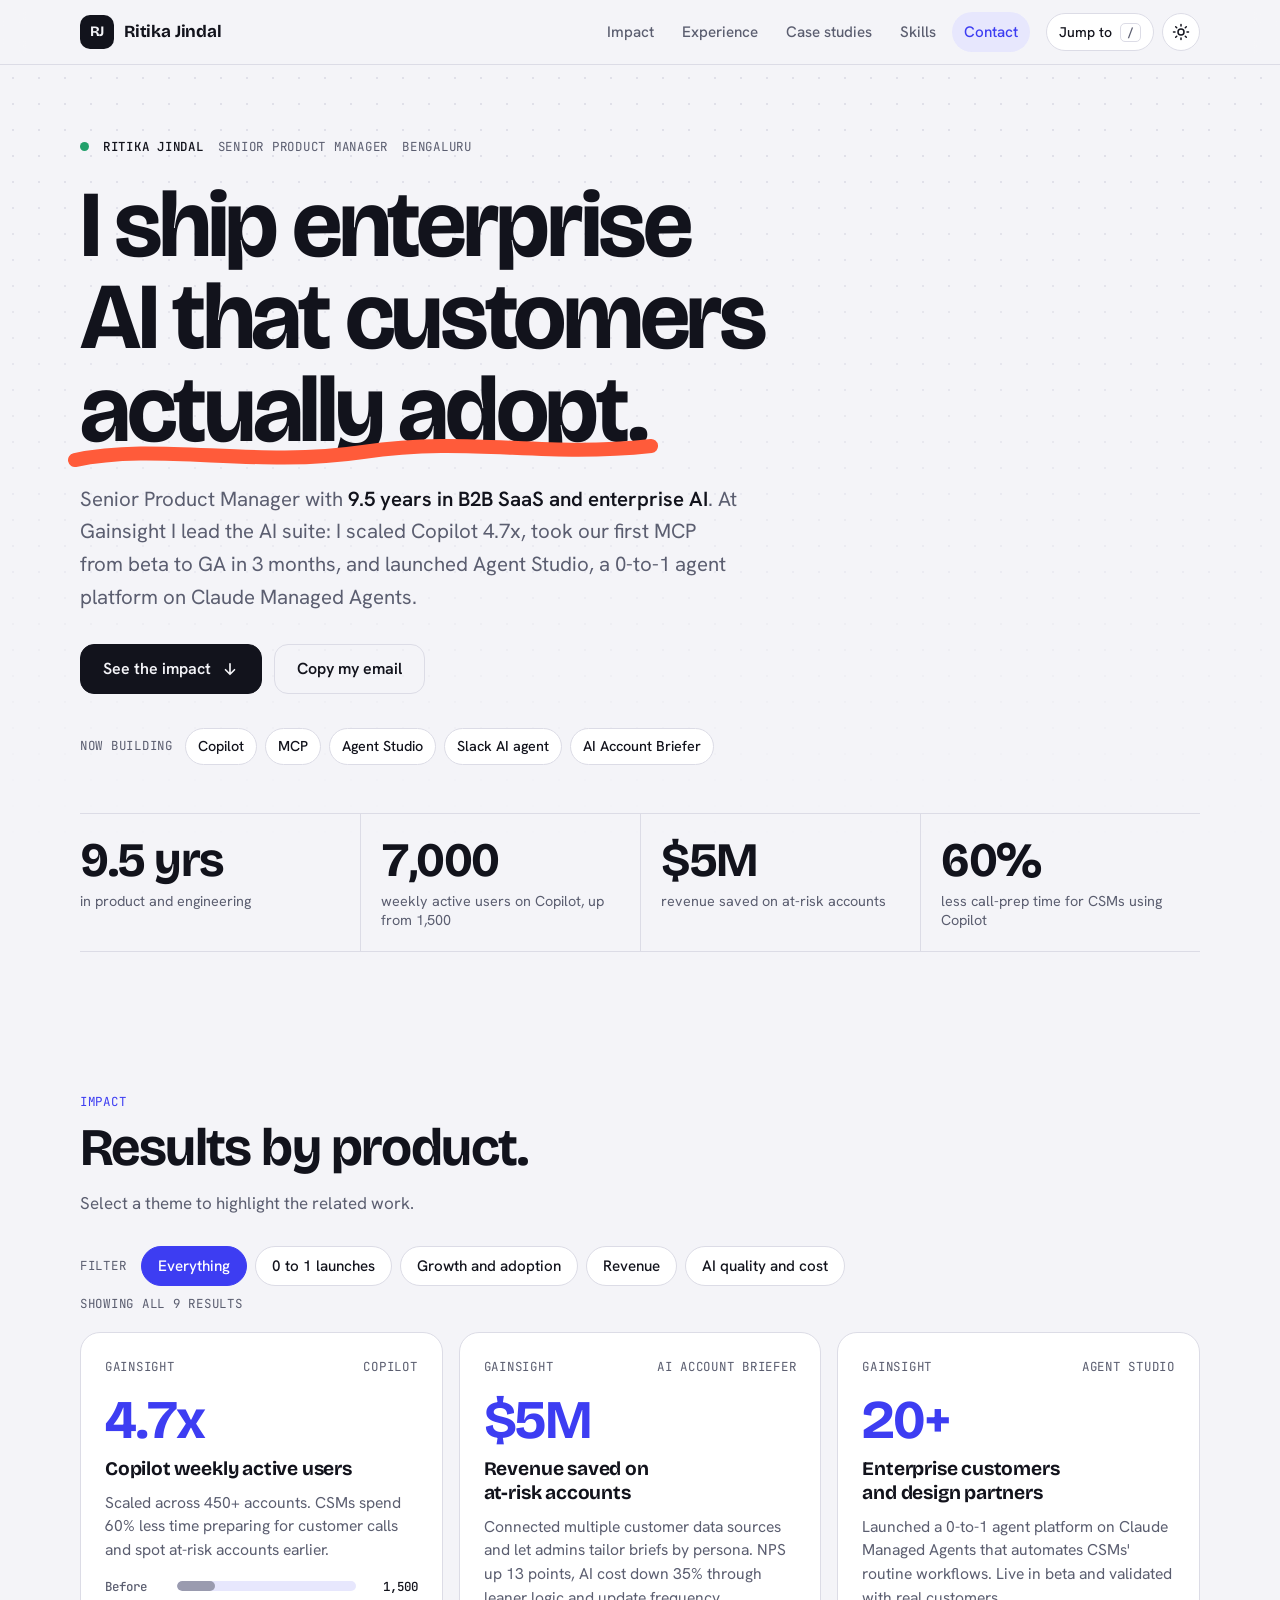
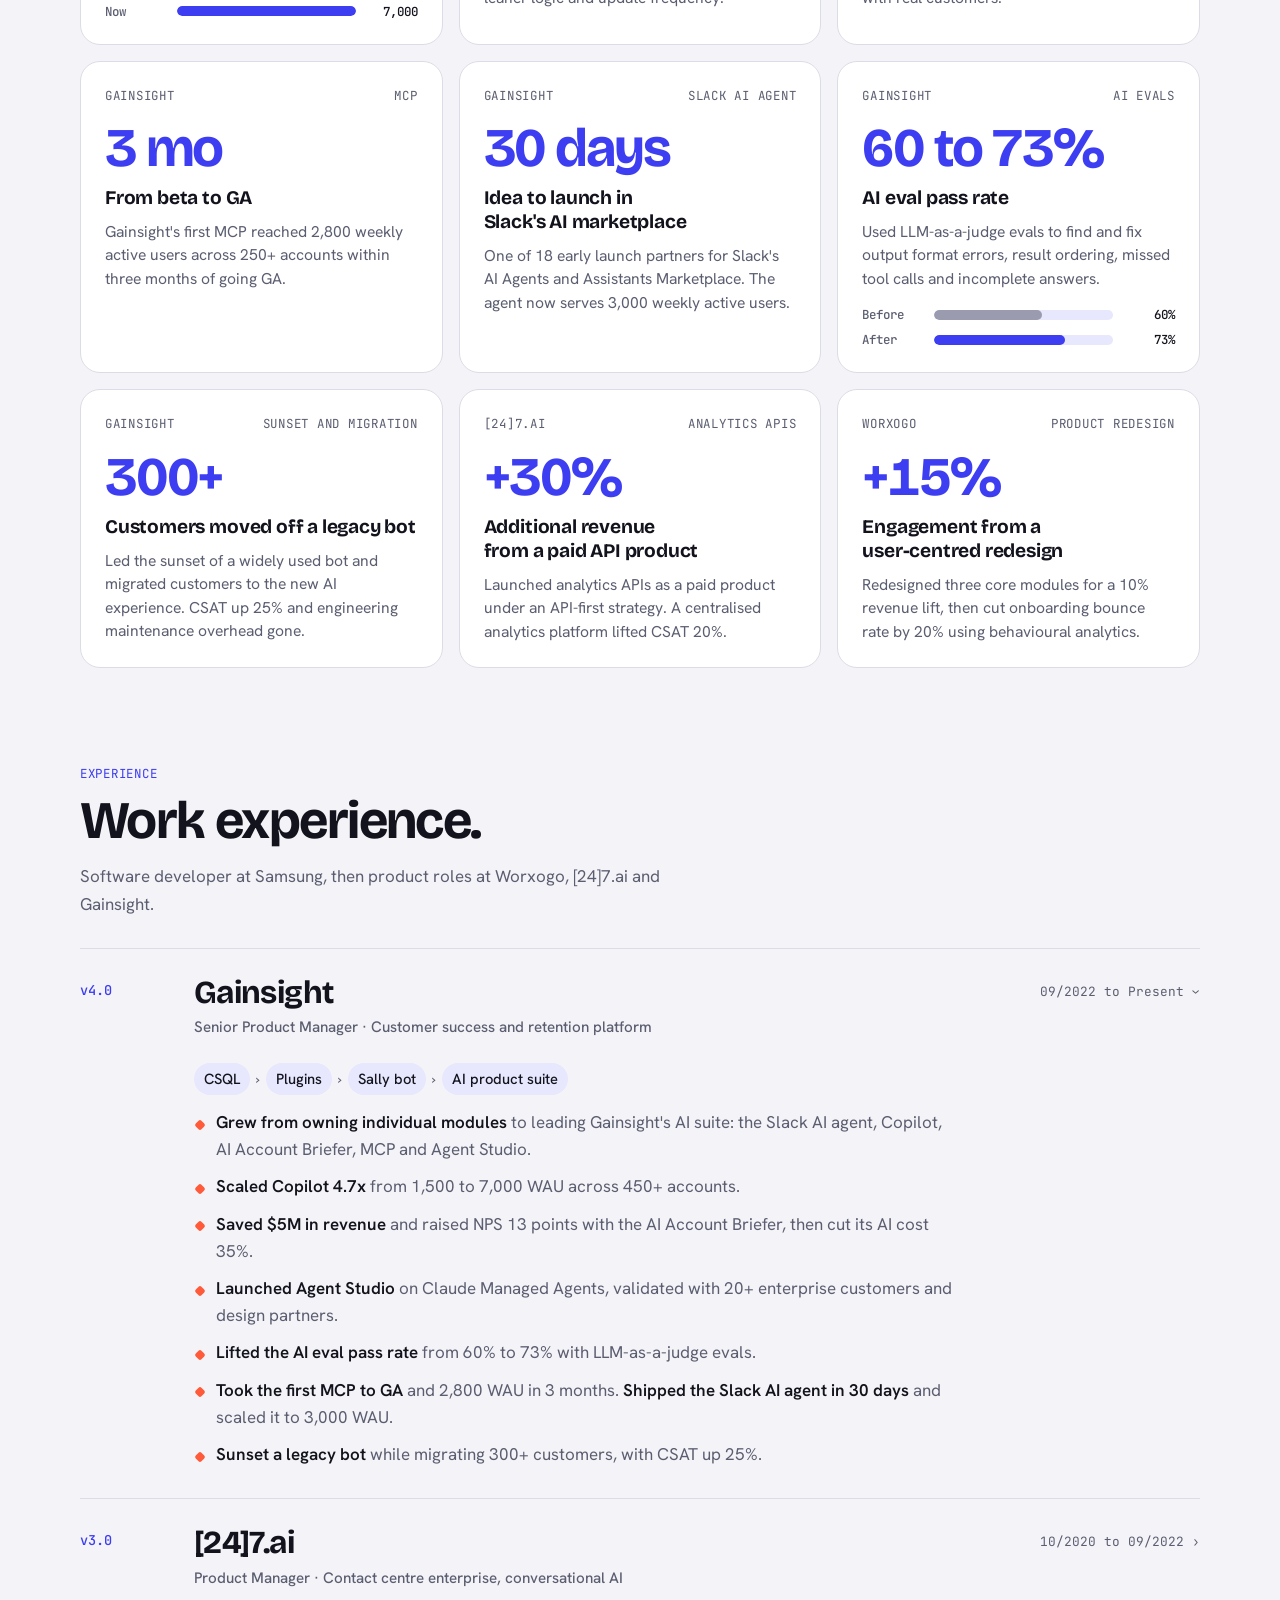
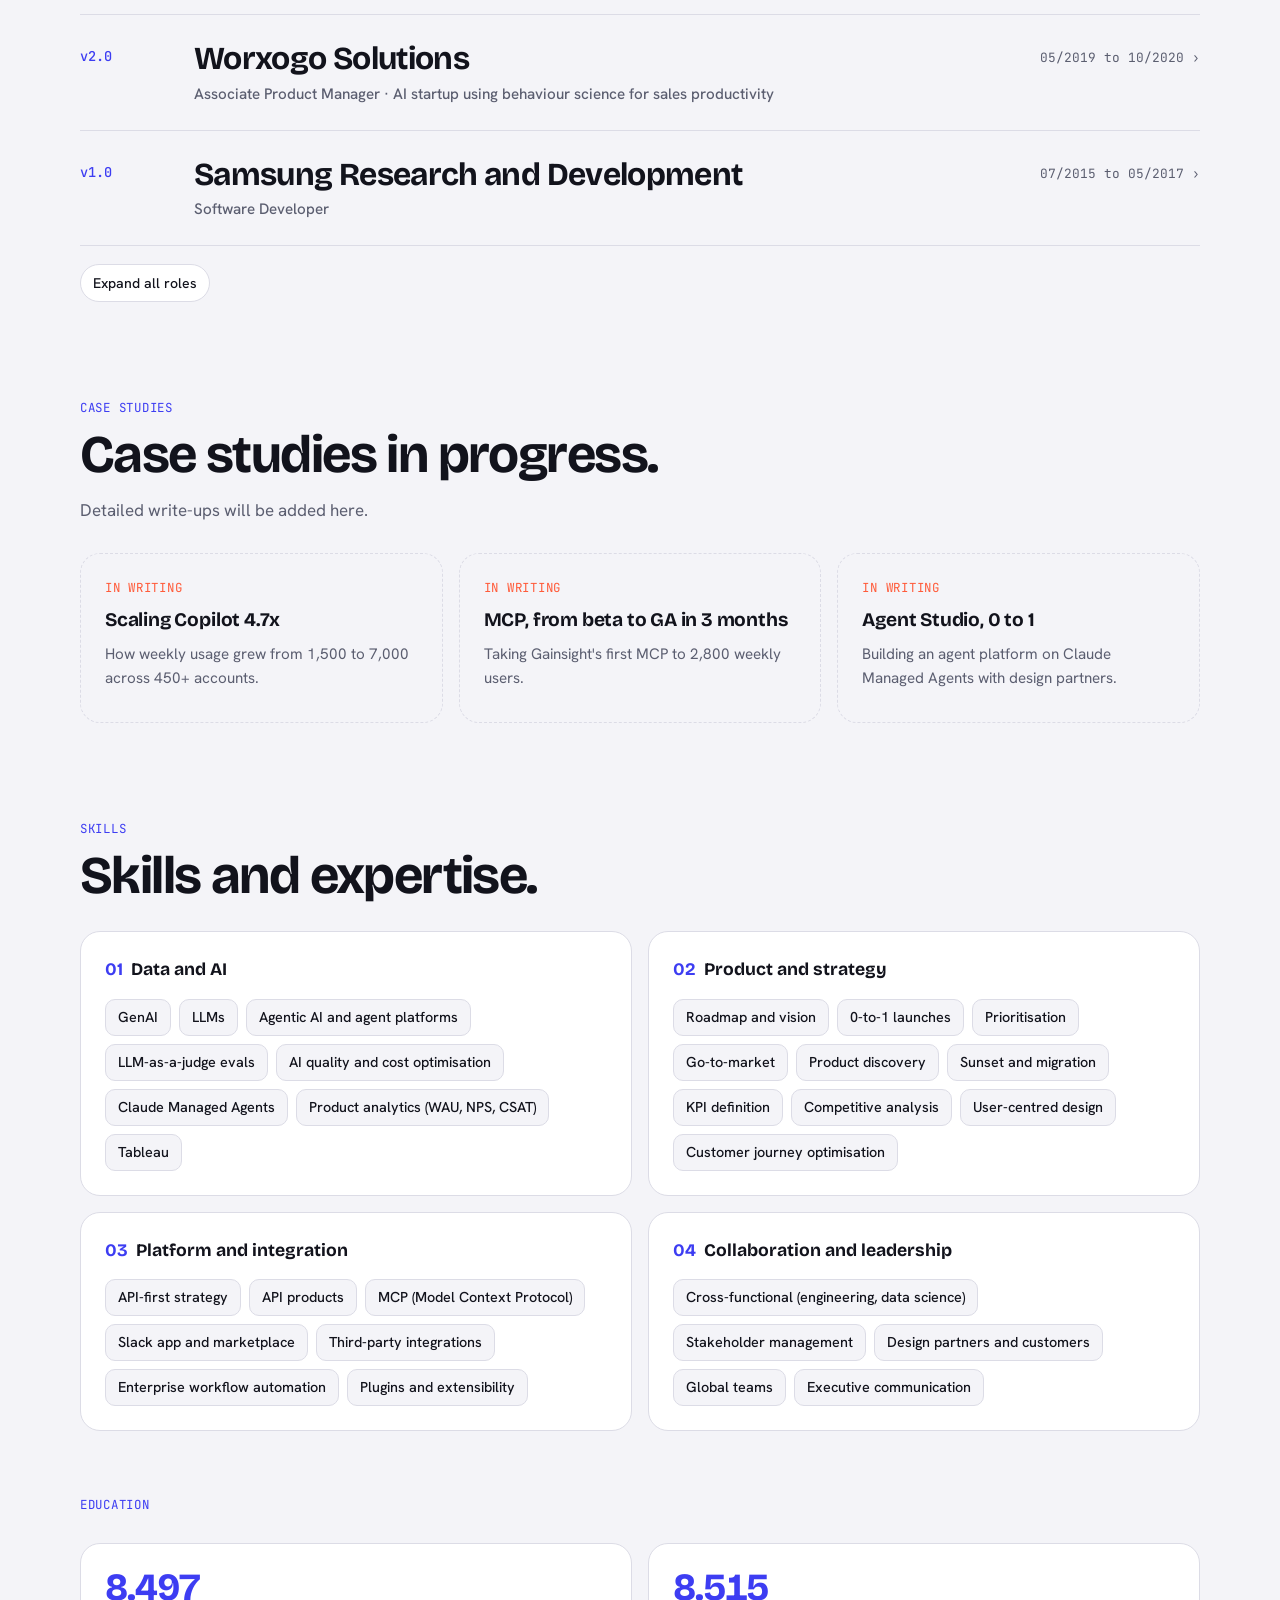
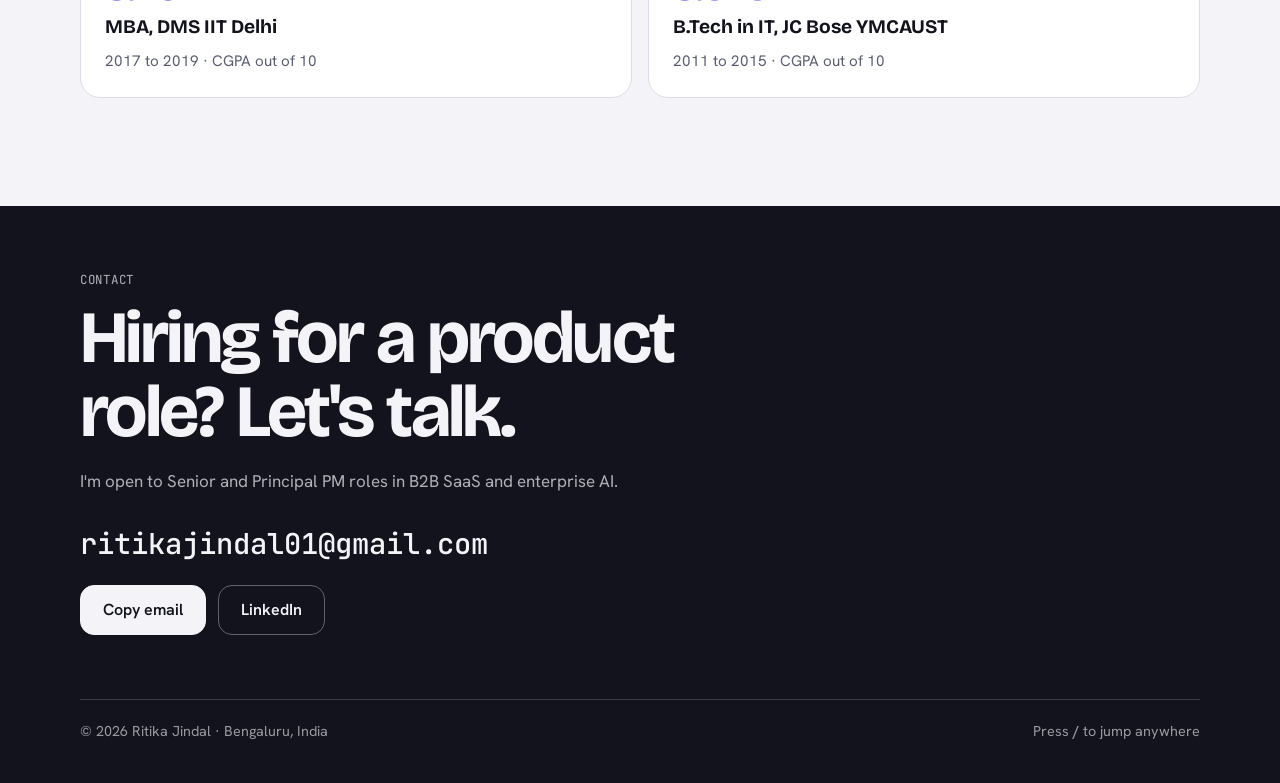
==== commit e82fd0ff: "Contact heading: Hiring for a product role Co-Authored-By: Claude Fable 5.2 <noreply@anthropic.com> " ====
--- a/index.html
+++ b/index.html
@@ -499,7 +499,7 @@
 <footer class="contact" id="contact">
   <div class="wrap">
     <div class="mono" style="opacity:.7">Contact</div>
-    <h2 style="margin-top:12px">Get in touch.</h2>
+    <h2 style="margin-top:12px">Hiring for a product role? Let's talk.</h2>
     <p class="sub">I'm open to Senior and Principal PM roles in B2B SaaS and enterprise AI.</p>
     <span class="mail" id="mail">ritikajindal01@gmail.com</span>
     <div class="cta">
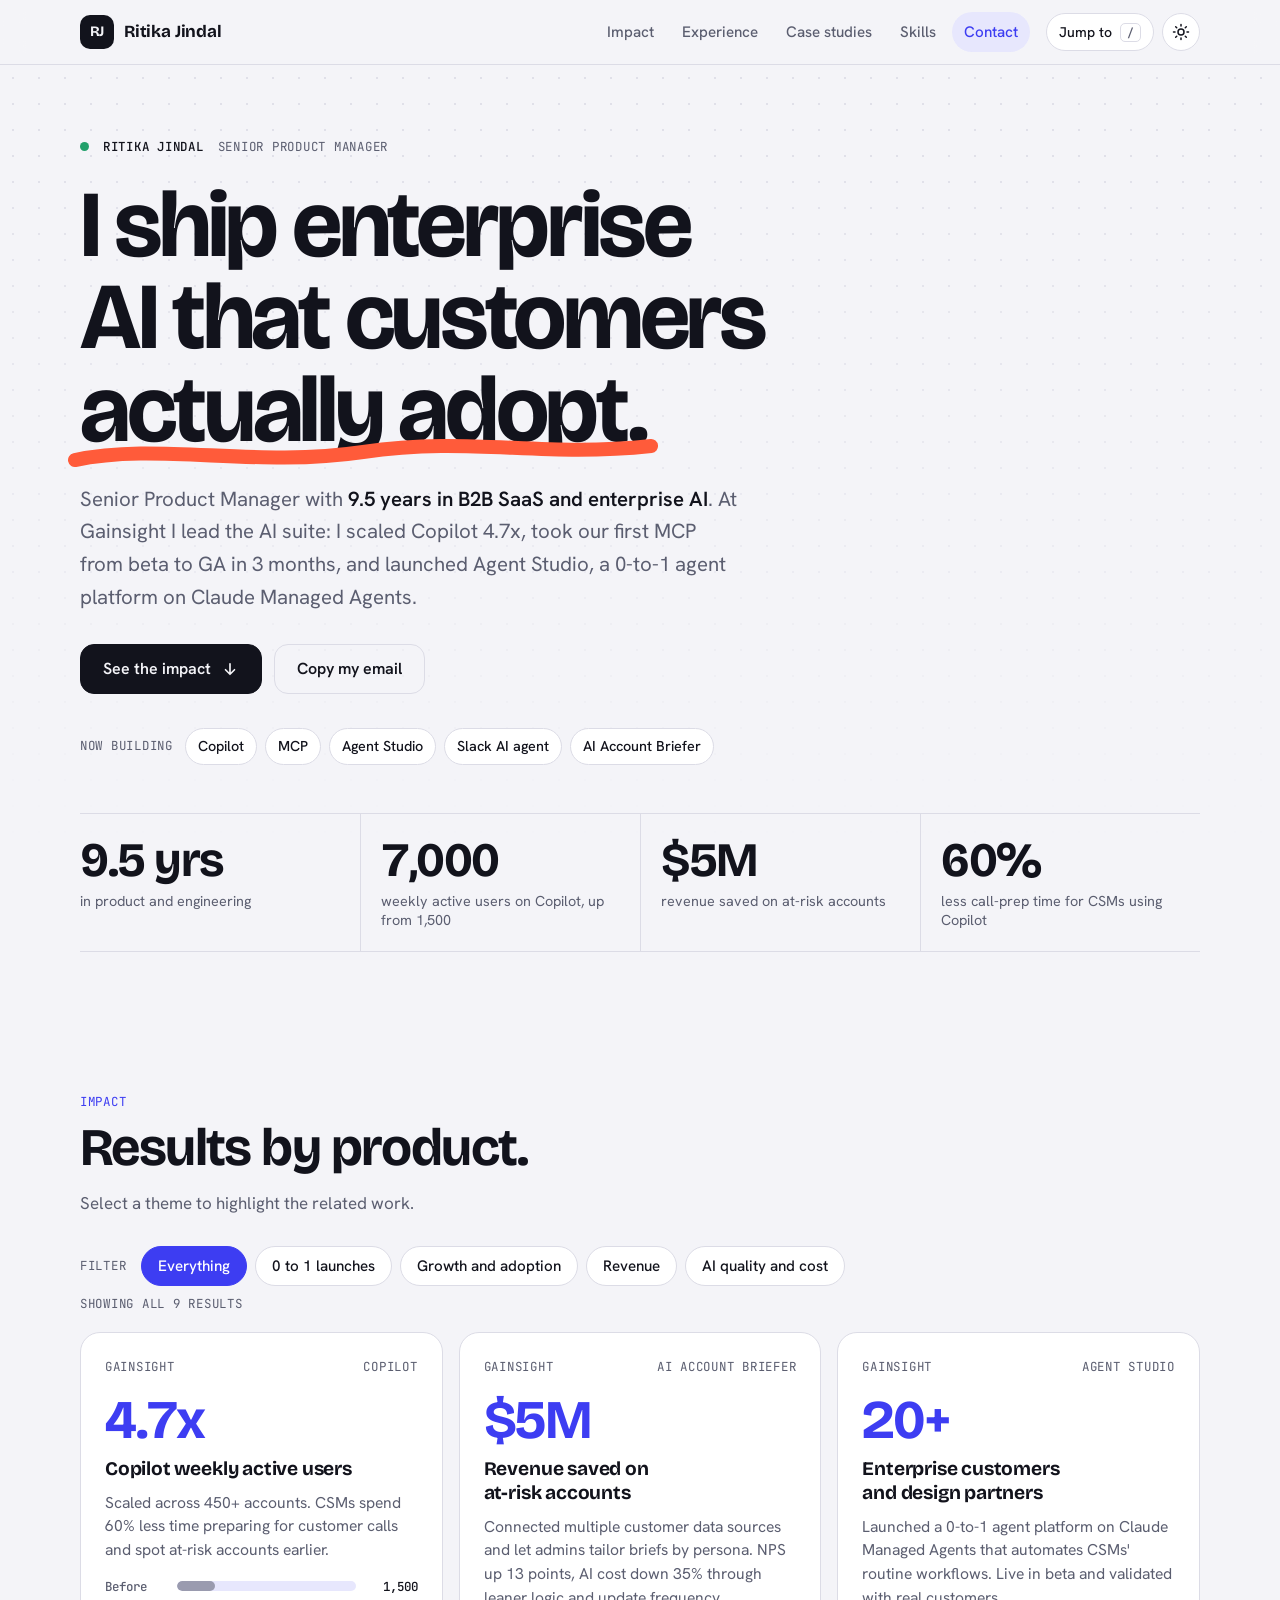
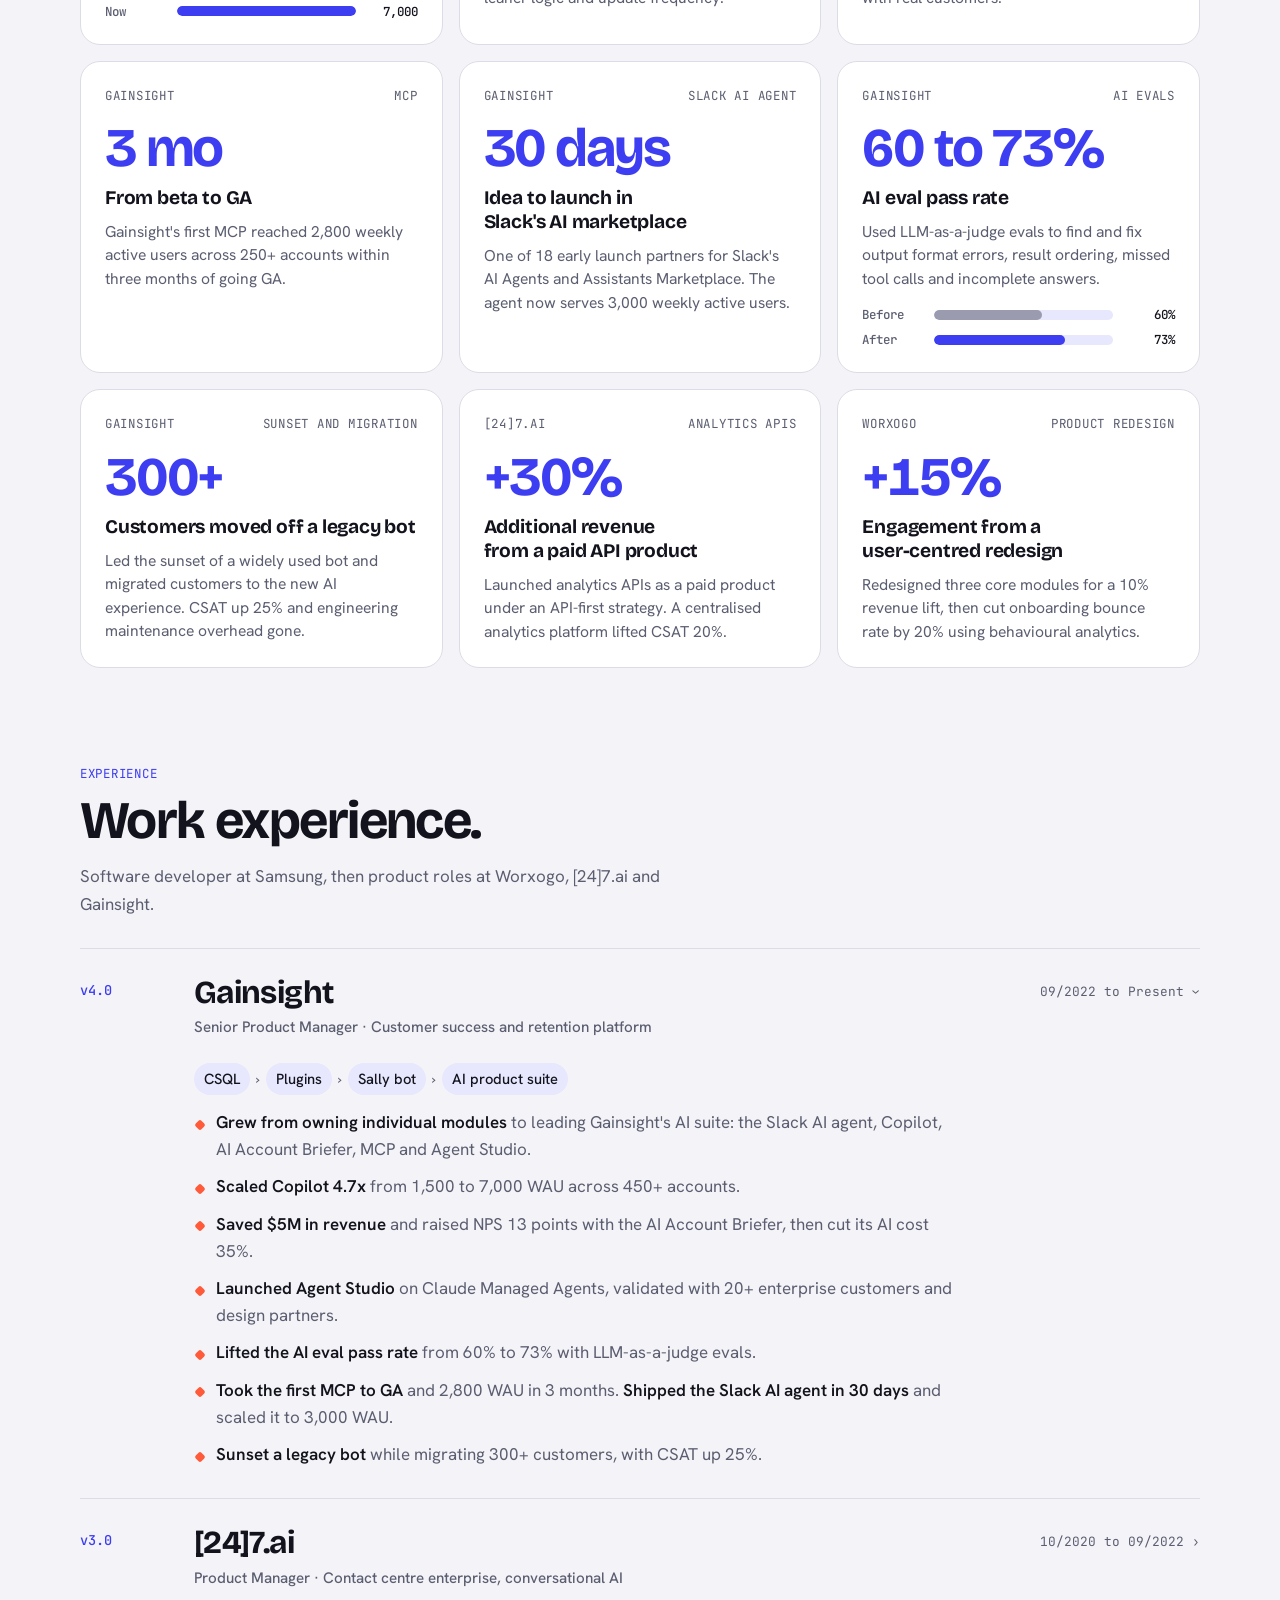
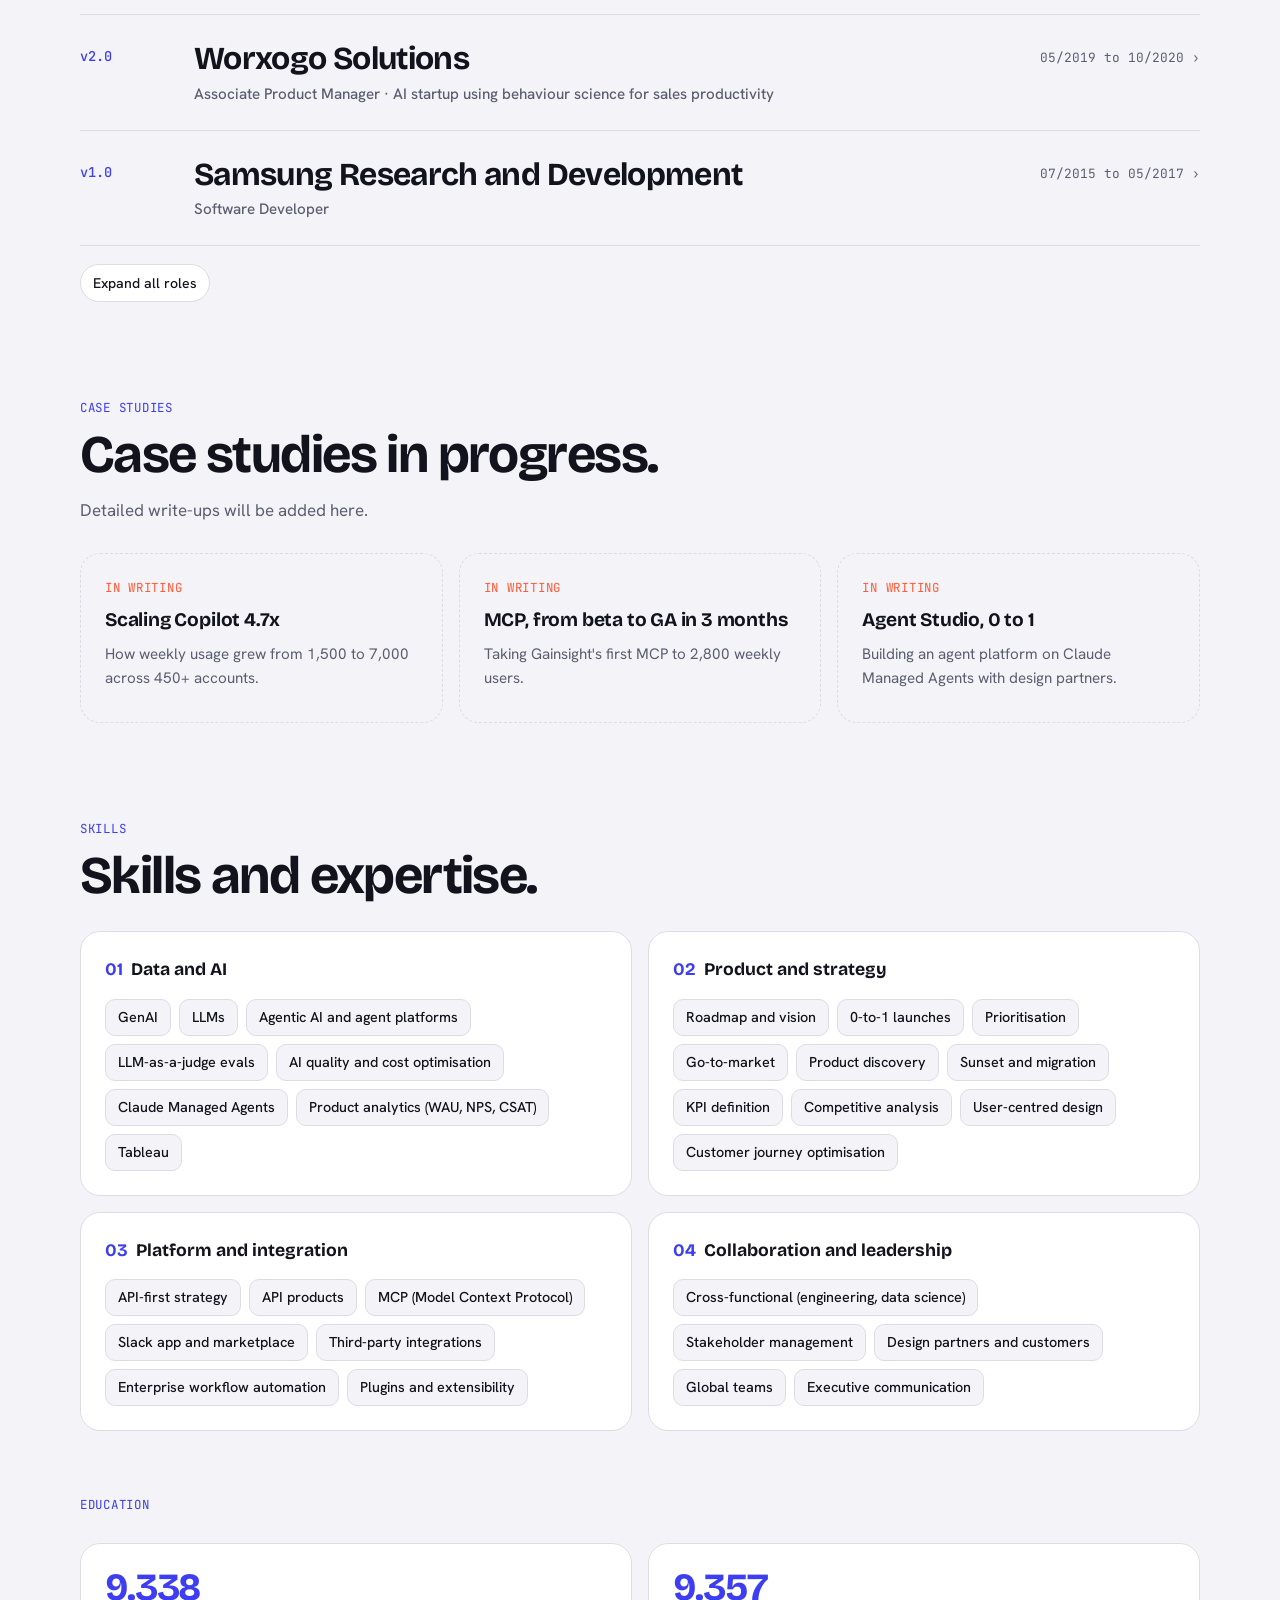
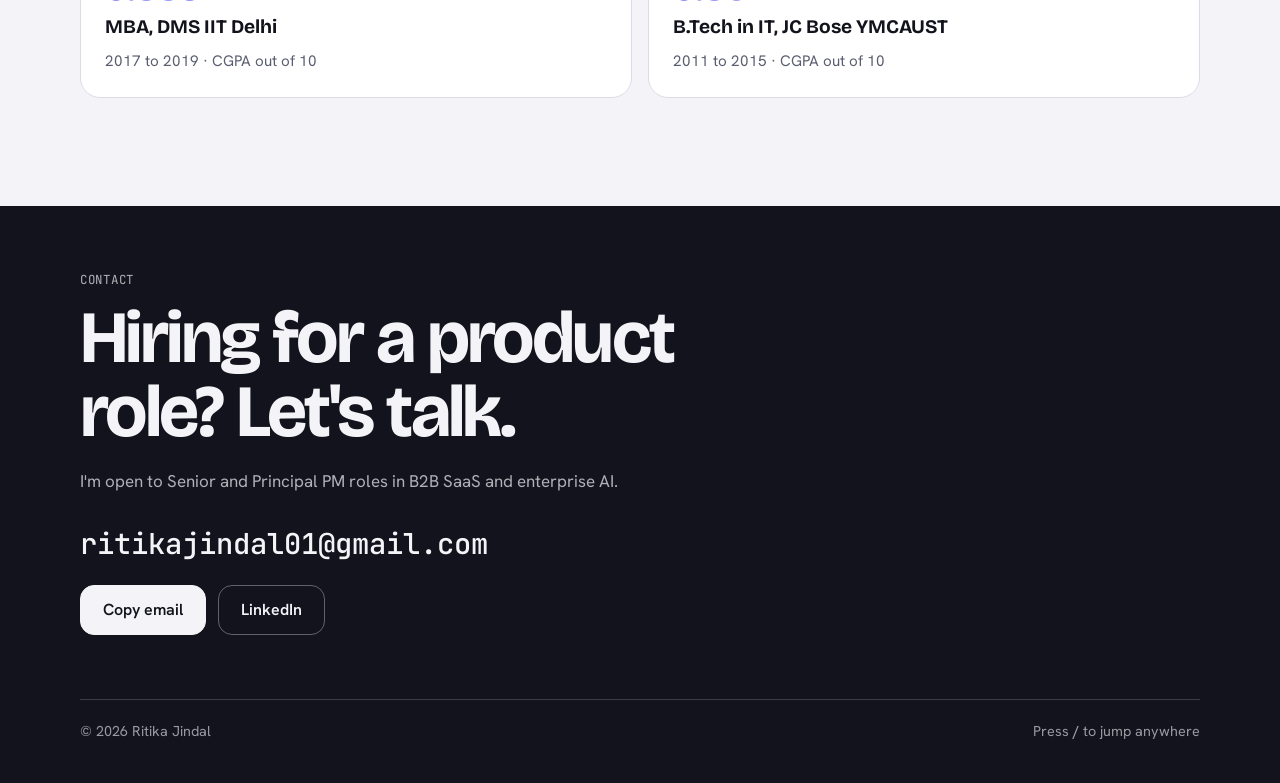
==== commit 7ccb8ff6: "Remove Bengaluru from header and footer Co-Authored-By: Claude Fable 5.2 <noreply@anthropic.com> Cla" ====
--- a/index.html
+++ b/index.html
@@ -272,7 +272,7 @@
 <main id="top">
 <section class="hero">
   <div class="wrap">
-    <div class="kicker mono"><span class="dot" aria-hidden="true"></span><b>Ritika Jindal</b><span>Senior Product Manager</span><span>Bengaluru</span></div>
+    <div class="kicker mono"><span class="dot" aria-hidden="true"></span><b>Ritika Jindal</b><span>Senior Product Manager</span></div>
     <h1>I ship enterprise AI that customers <span class="hl">actually adopt.<svg viewBox="0 0 300 16" preserveAspectRatio="none" aria-hidden="true"><path d="M3 11 C 45 2, 95 15, 150 7 S 240 10, 297 4"/></svg></span></h1>
     <p class="lead">Senior Product Manager with <strong>9.5 years in B2B SaaS and enterprise AI</strong>. At Gainsight I lead the AI suite: I scaled Copilot 4.7x, took our first MCP from beta to GA in 3 months, and launched Agent Studio, a 0-to-1 agent platform on Claude Managed Agents.</p>
     <div class="cta">
@@ -506,7 +506,7 @@
       <button class="btn" type="button" data-copy-email>Copy email</button>
       <a class="btn alt" href="https://www.linkedin.com/in/ritikajindal007/" target="_blank" rel="noopener noreferrer">LinkedIn</a>
     </div>
-    <div class="foot"><span>© 2026 Ritika Jindal · Bengaluru, India</span><span>Press <b>/</b> to jump anywhere</span></div>
+    <div class="foot"><span>© 2026 Ritika Jindal</span><span>Press <b>/</b> to jump anywhere</span></div>
   </div>
 </footer>
 
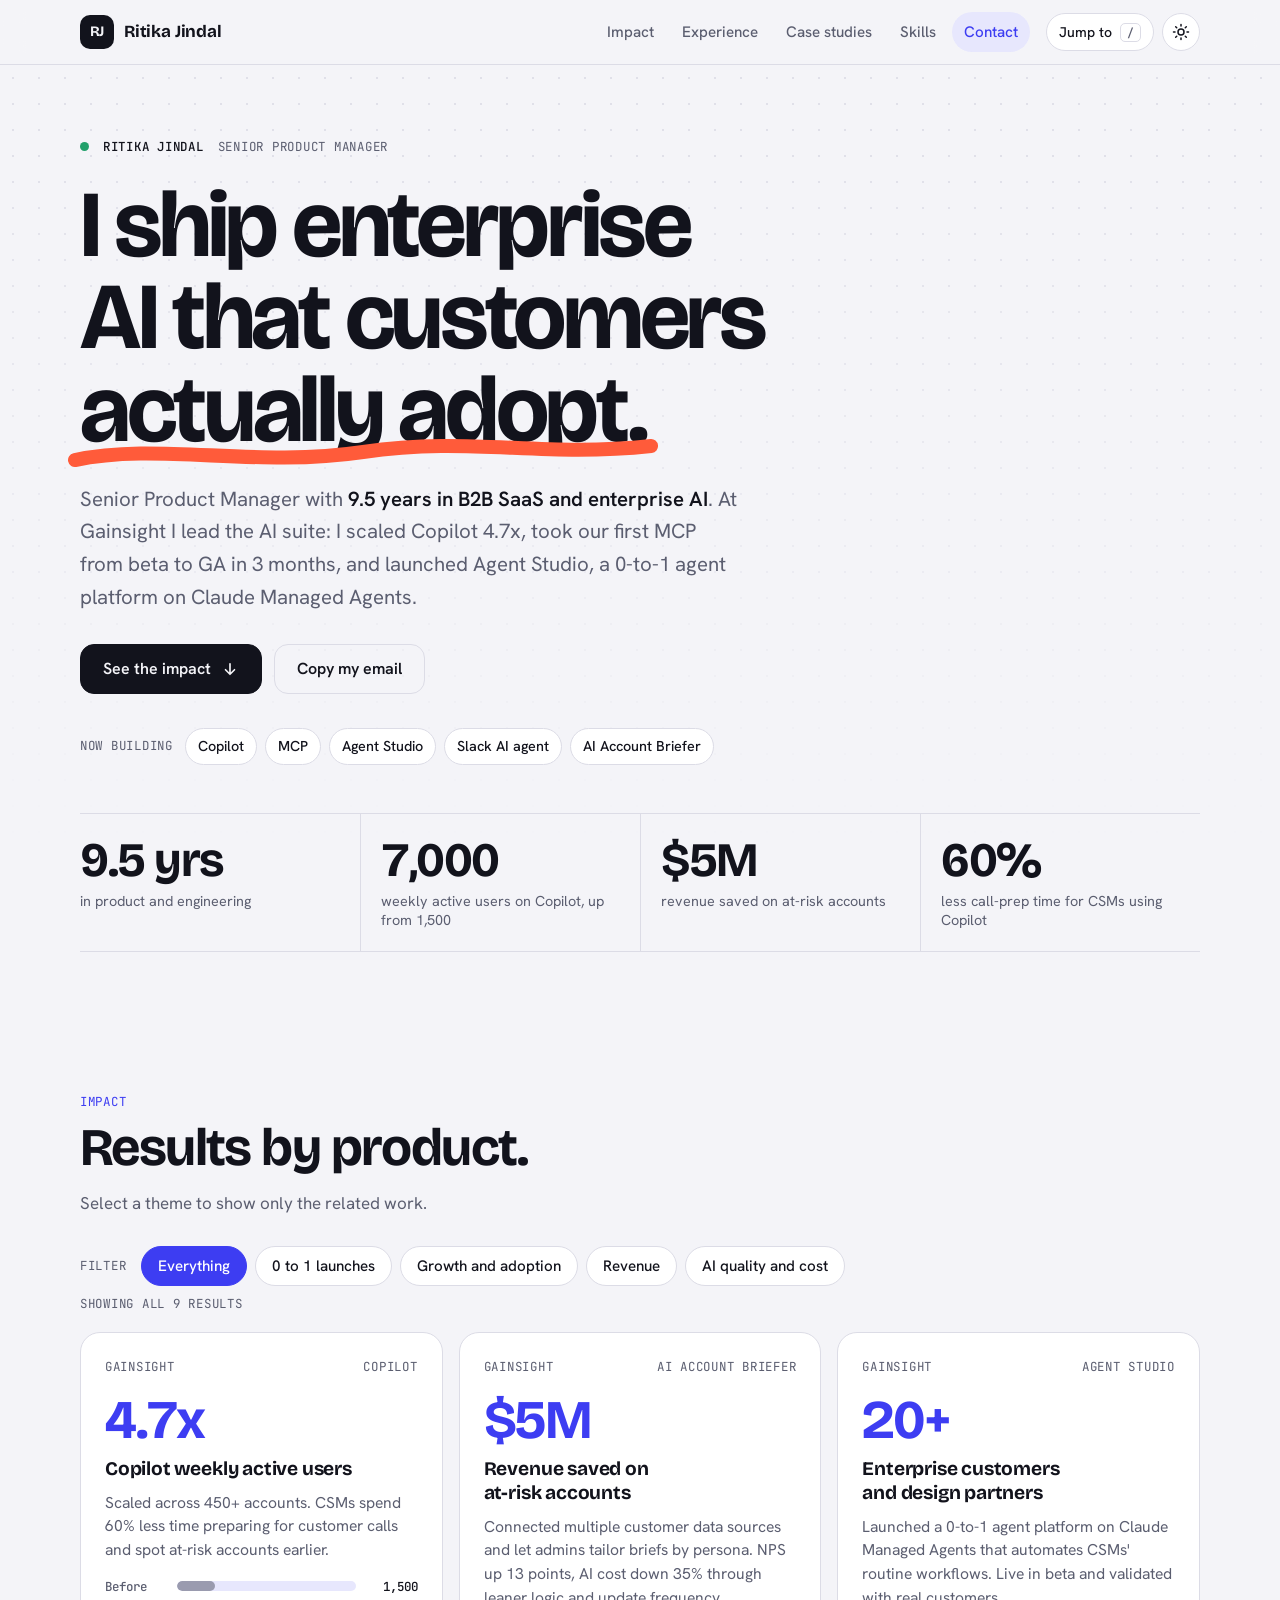
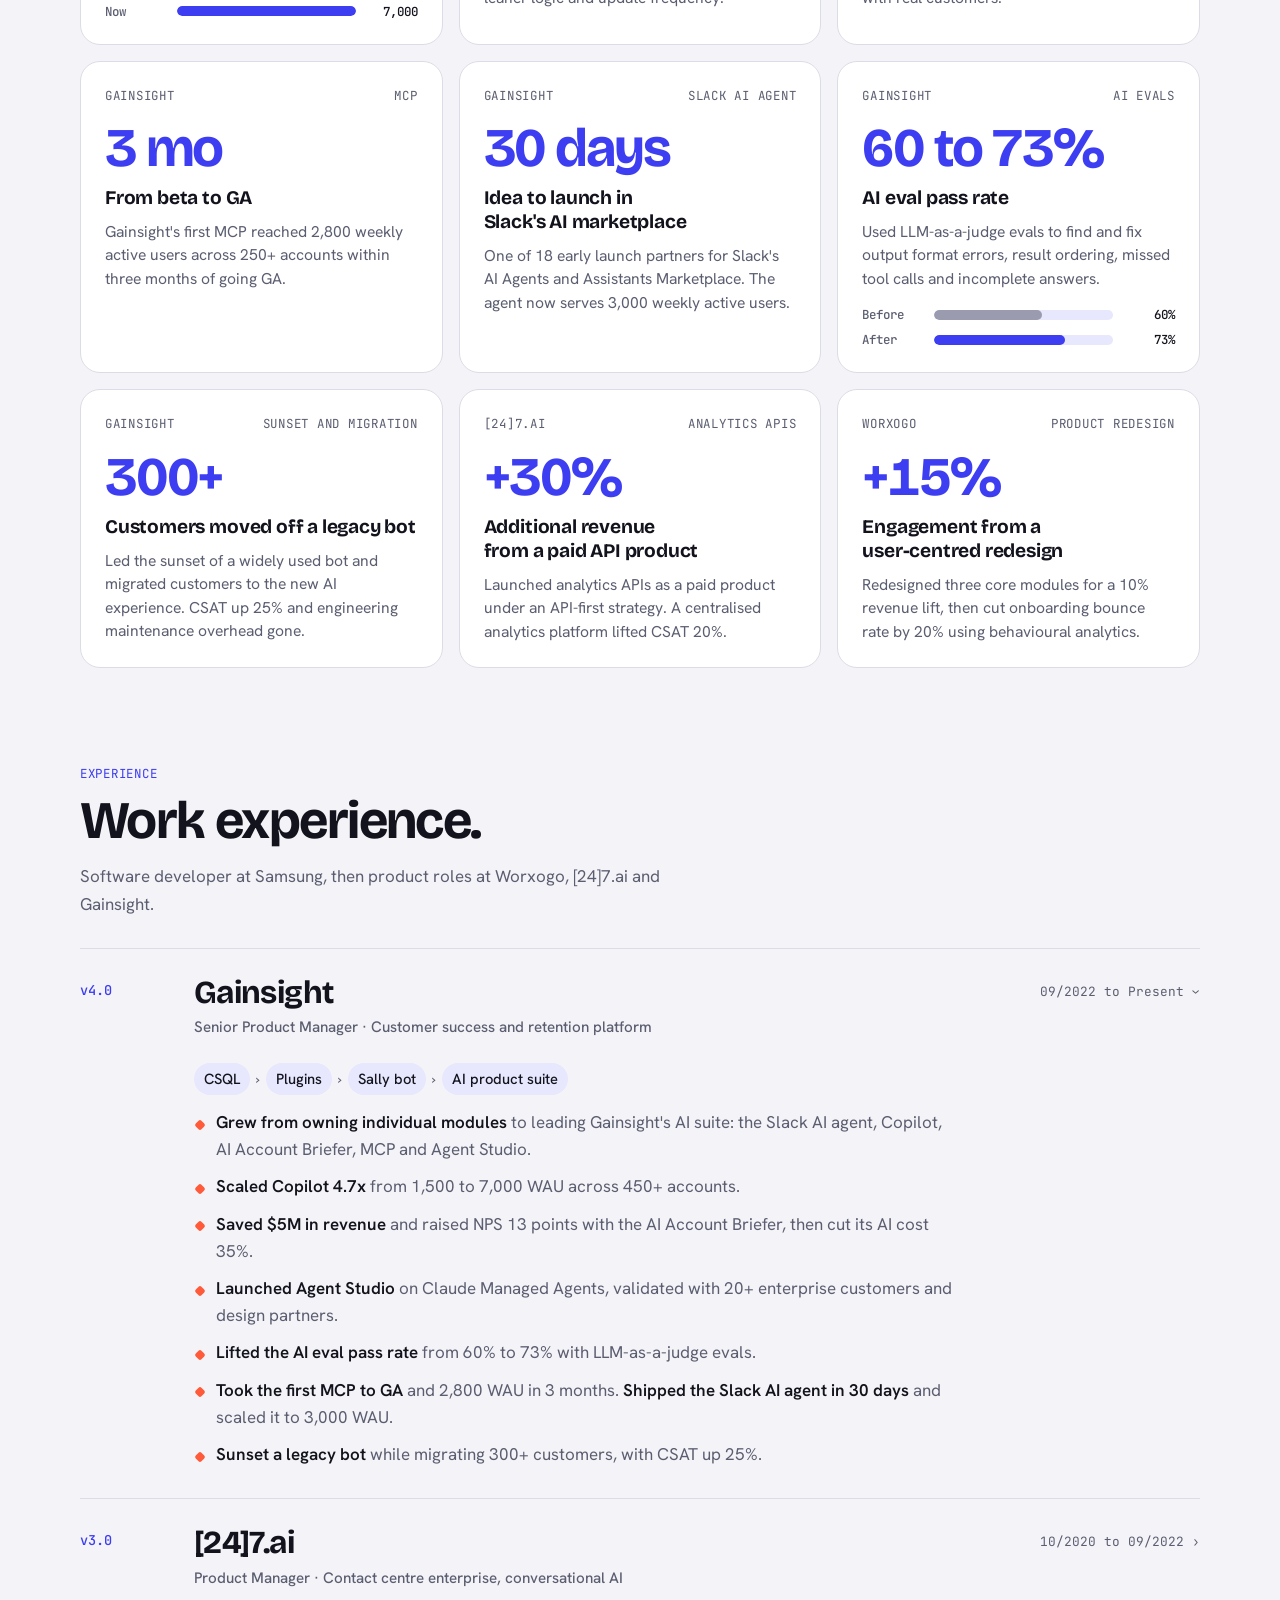
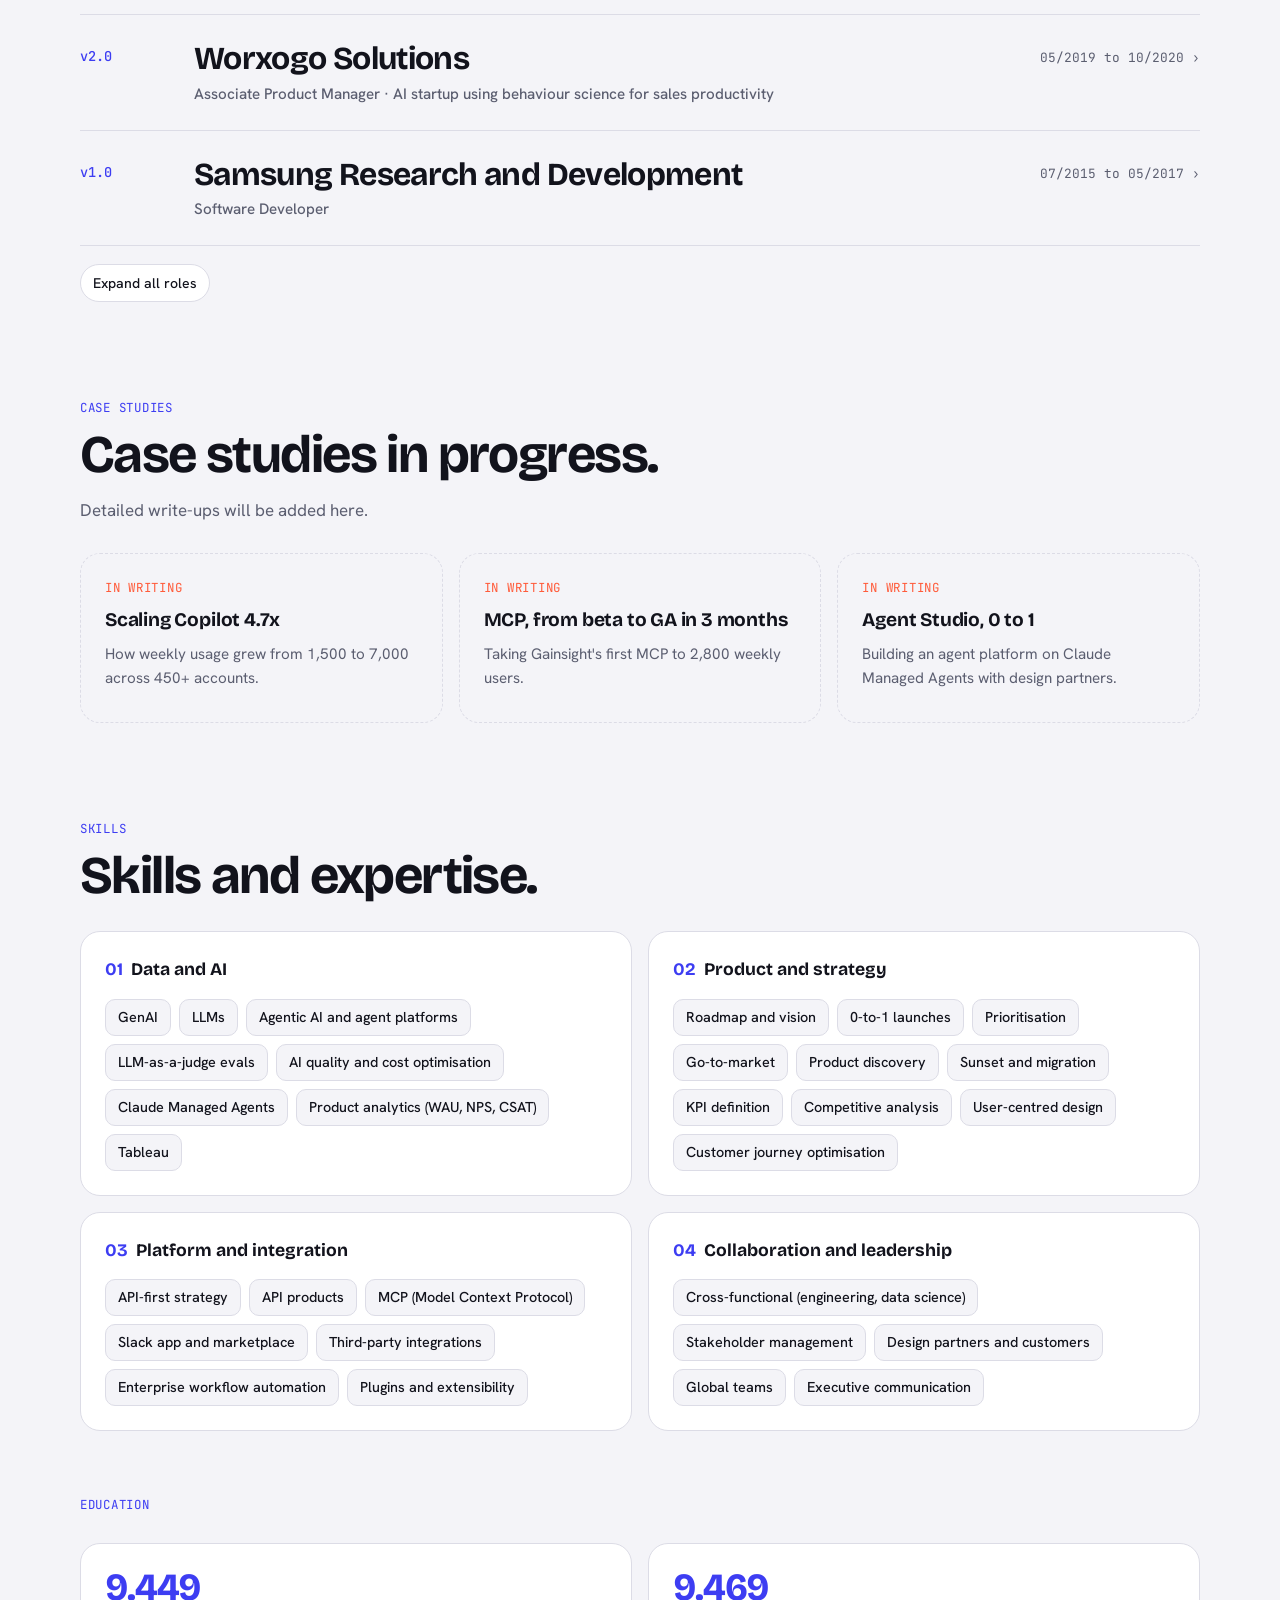
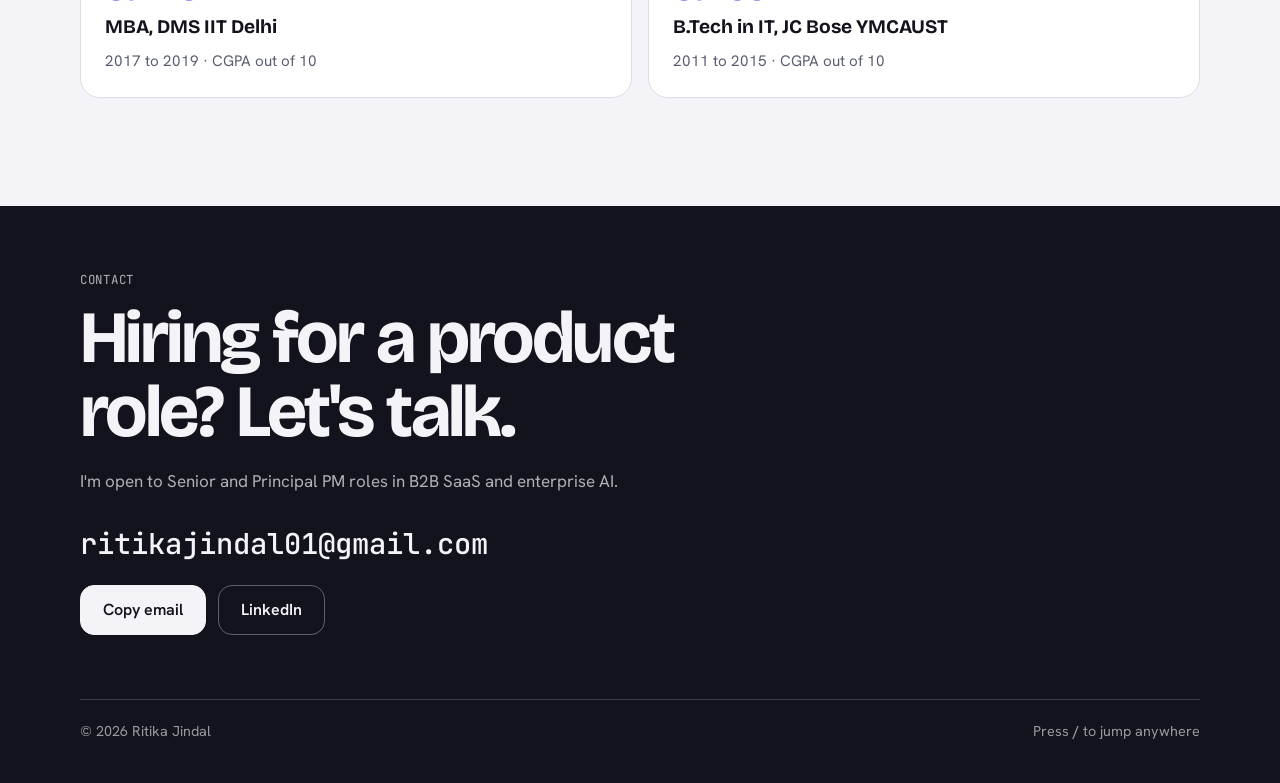
==== commit ed2c4890: "Filters hide non-matching cards instead of dimming Co-Authored-By: Claude Fable 5.2 <noreply@anthrop" ====
--- a/index.html
+++ b/index.html
@@ -130,7 +130,7 @@
 .card:hover::before{opacity:1}
 .card:hover{box-shadow:var(--shadow);transform:translateY(-3px)}
 .card > *{position:relative}
-.card.dim{opacity:.34;filter:saturate(.5);transform:scale(.985)}
+.card[hidden]{display:none}
 .card.match{border-color:var(--accent)}
 .card-top{display:flex;justify-content:space-between;gap:10px;color:var(--muted)}
 .big{font:700 clamp(2.4rem,5vw,3.4rem)/1 var(--display);letter-spacing:-.04em;color:var(--accent);font-variant-numeric:tabular-nums;margin-top:6px}
@@ -297,7 +297,7 @@
   <div class="wrap">
     <div class="eyebrow mono">Impact</div>
     <h2>Results by product.</h2>
-    <p class="sub">Select a theme to highlight the related work.</p>
+    <p class="sub">Select a theme to show only the related work.</p>
 
     <div class="lens" role="group" aria-label="Filter impact by theme">
       <span class="lbl mono">Filter</span>
@@ -610,7 +610,7 @@
     cards.forEach(function(card){
       var tags = (card.getAttribute('data-tags') || '').split(' ');
       var hit = l === 'all' || tags.indexOf(l) > -1;
-      card.classList.toggle('dim', !hit);
+      card.hidden = !hit;
       card.classList.toggle('match', hit && l !== 'all');
       if(hit) n++;
     });
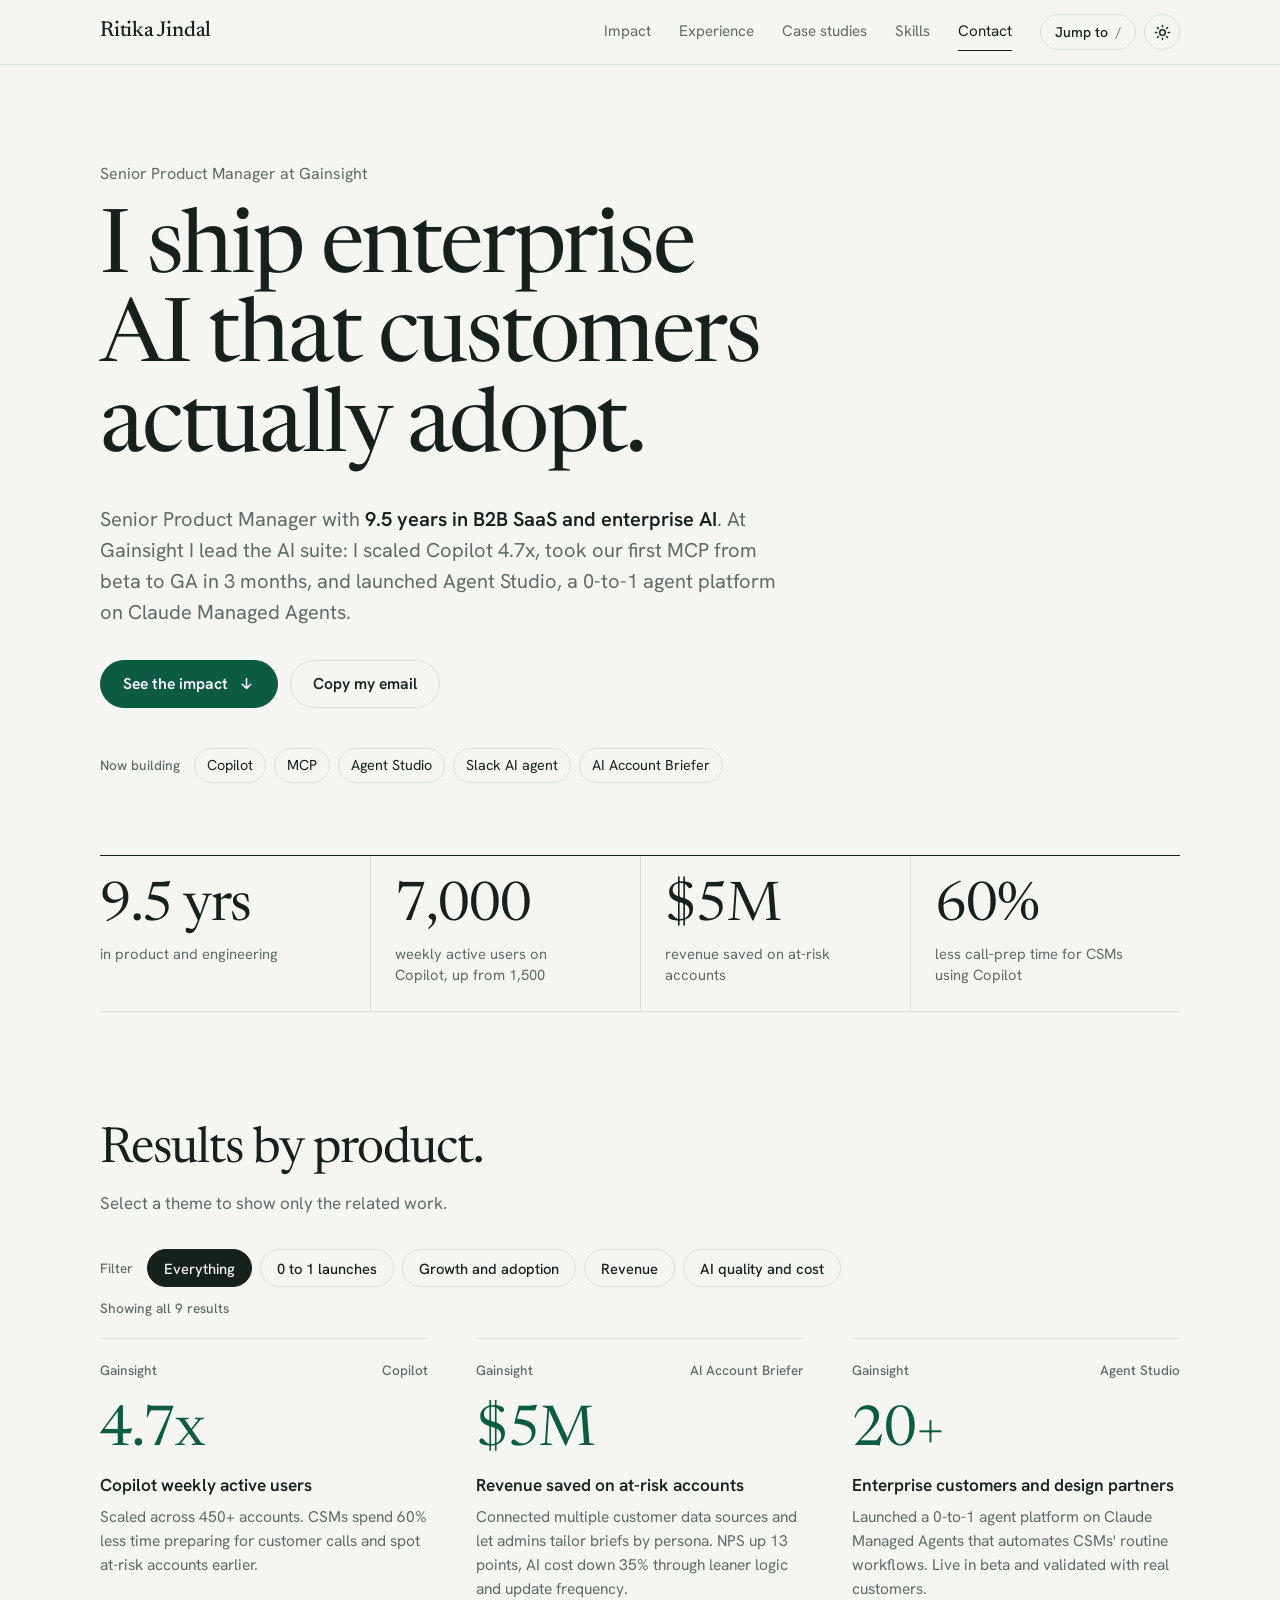
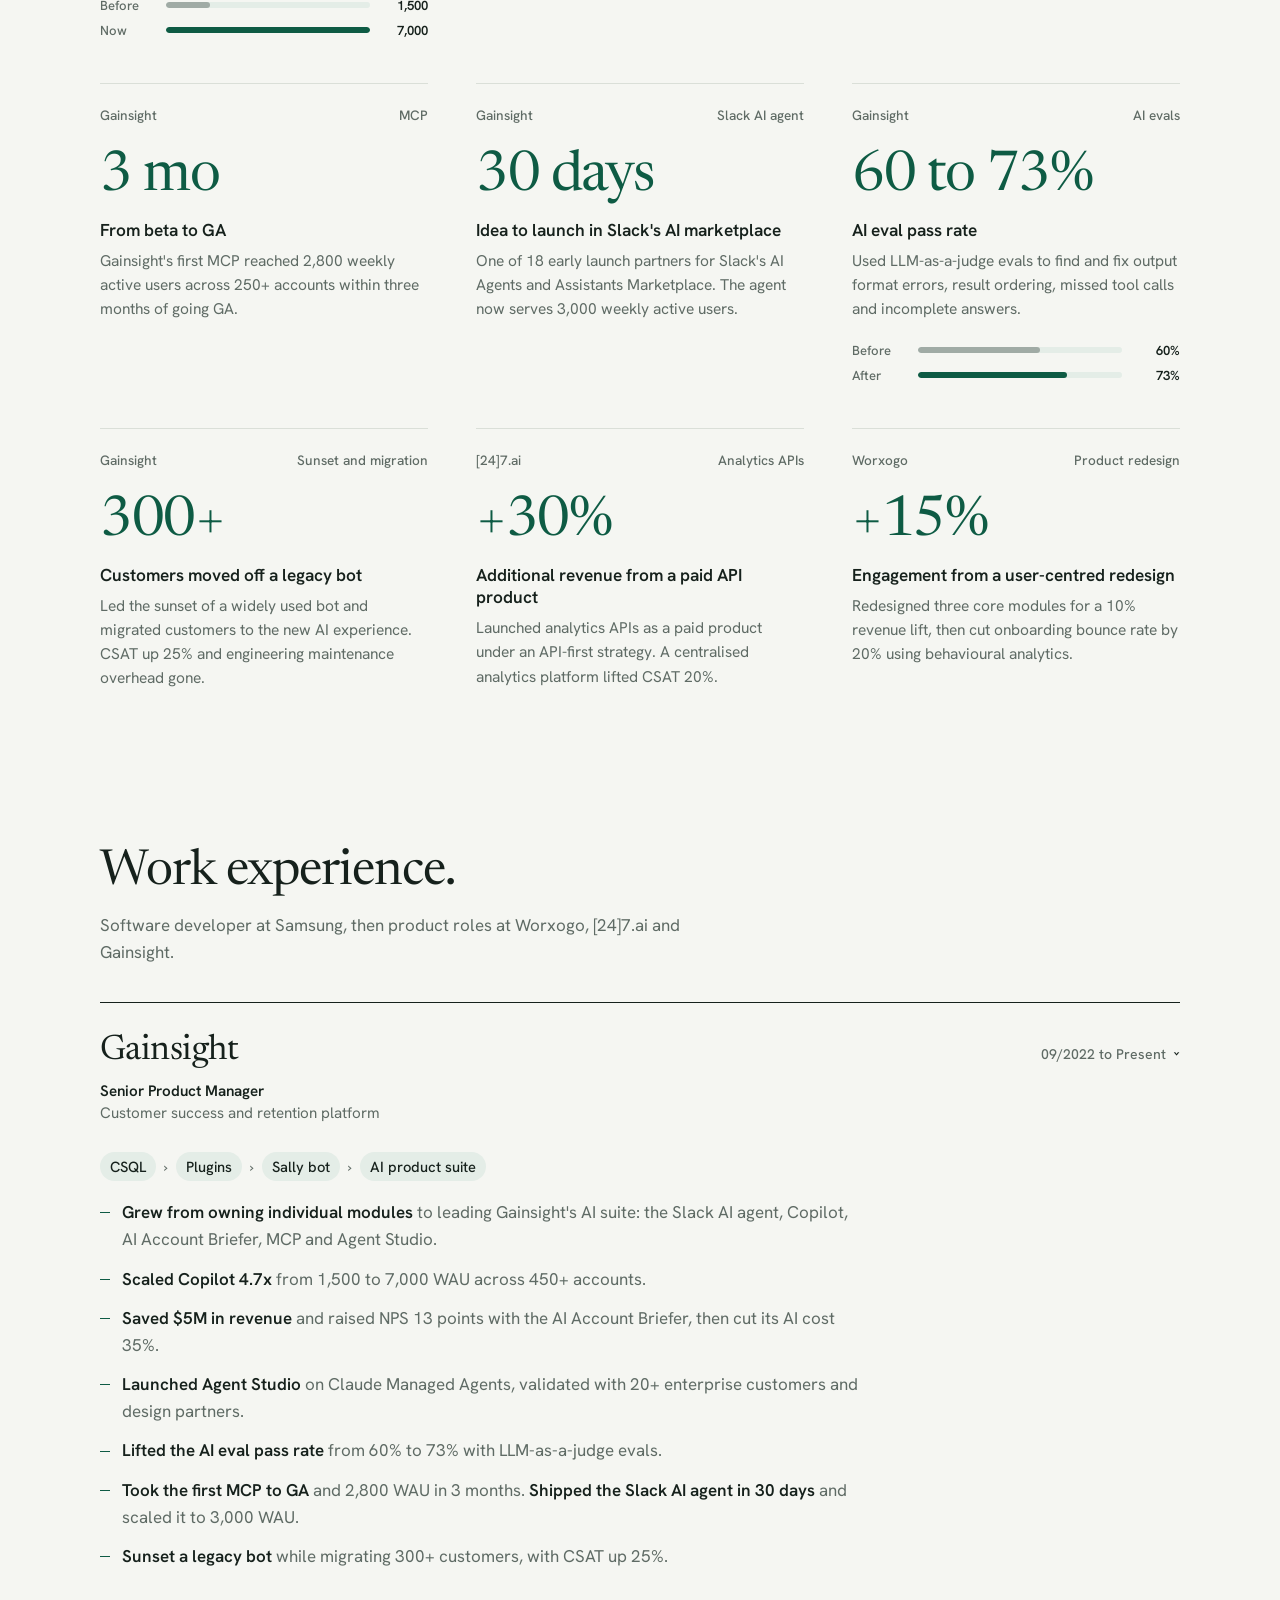
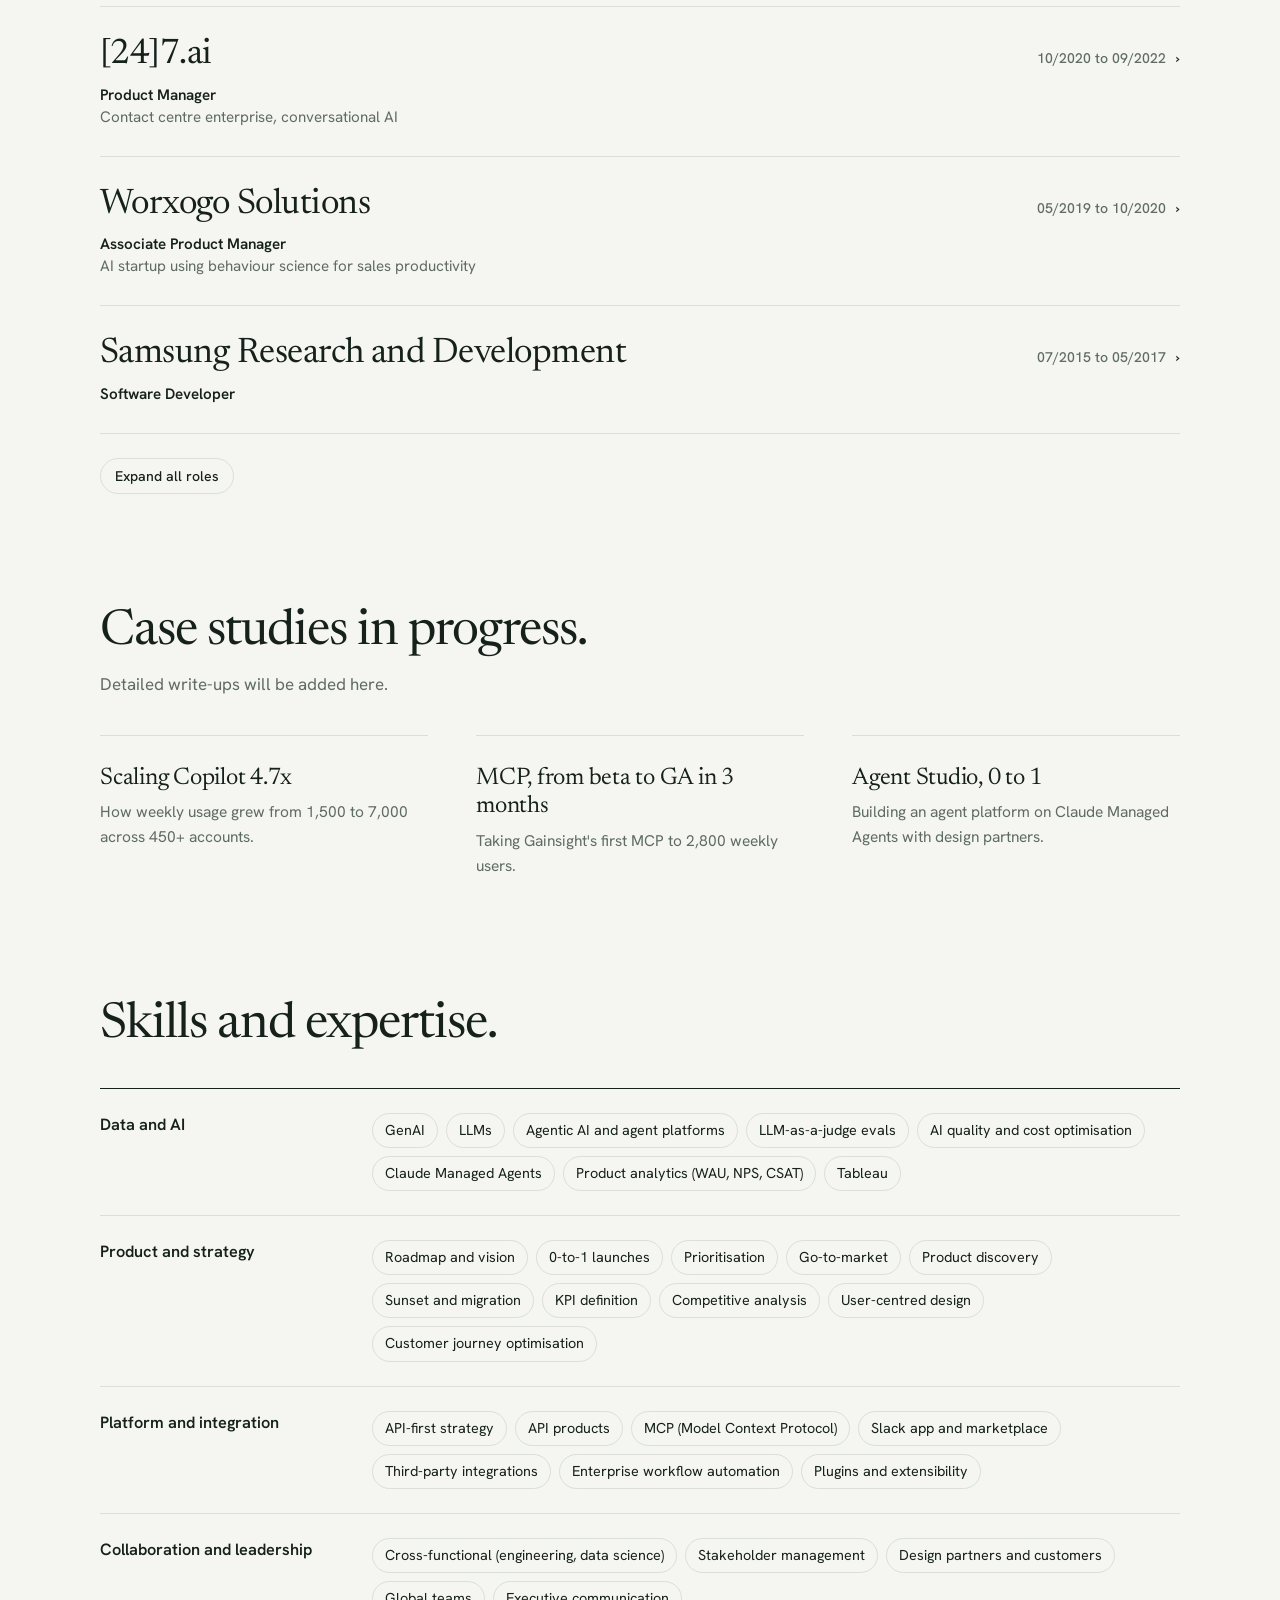
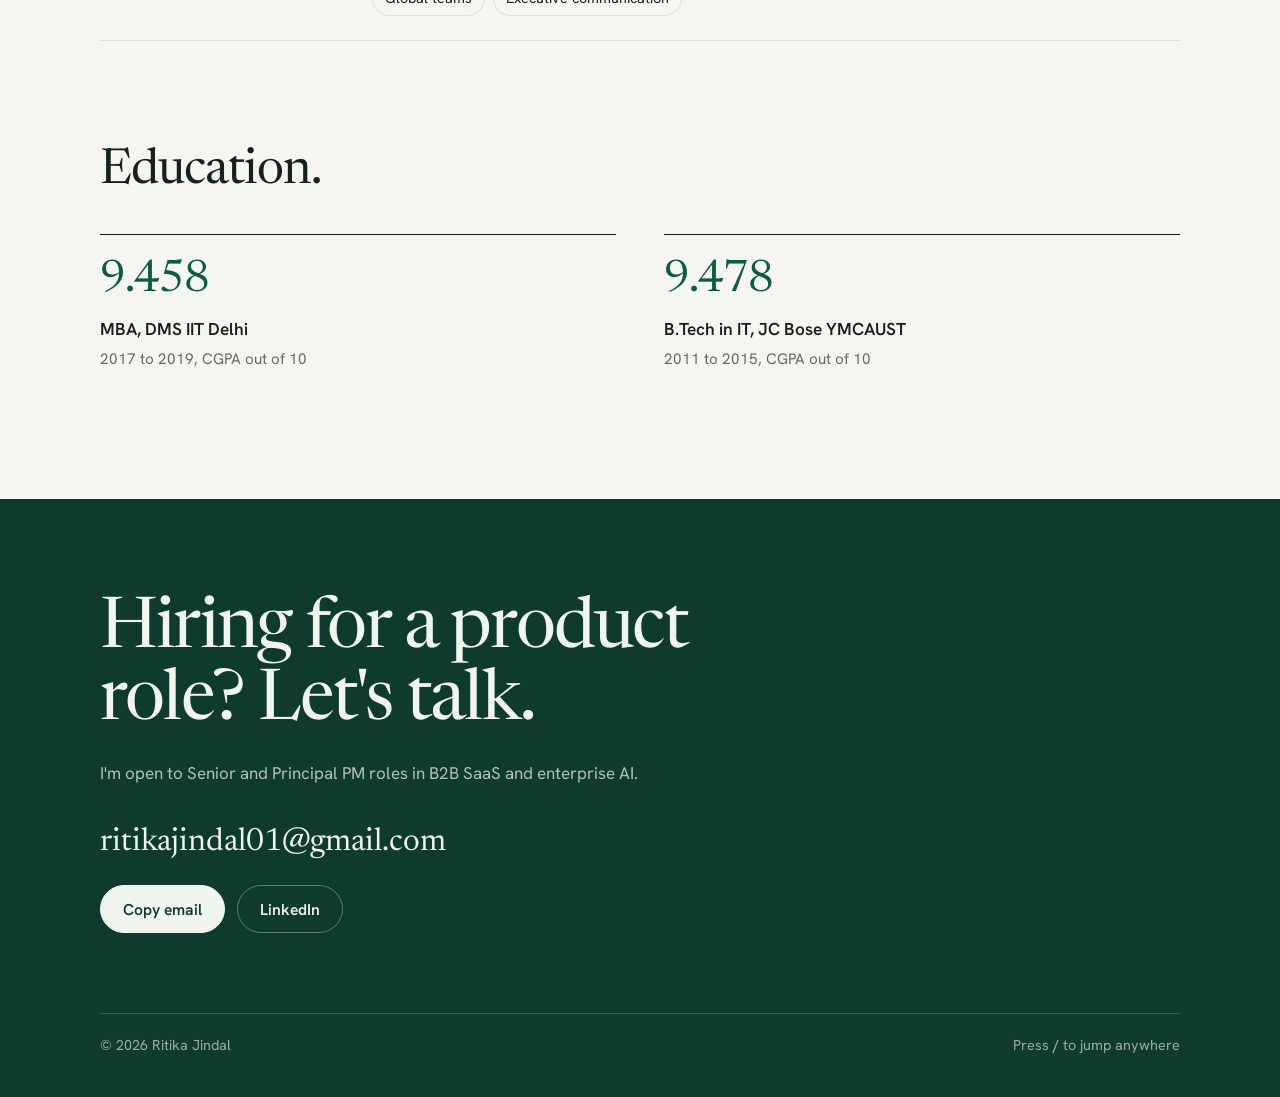
==== commit 8a2c129e: "Redesign: quieter editorial look with serif display, green palette, hairline layout Co-Authored-By: " ====
--- a/index.html
+++ b/index.html
@@ -7,211 +7,183 @@
 <meta name="description" content="Ritika Jindal, Senior Product Manager building AI products for B2B SaaS. Copilot, MCP, Agent Studio and Slack AI agent at Gainsight.">
 <link rel="preconnect" href="https://fonts.googleapis.com">
 <link rel="preconnect" href="https://fonts.gstatic.com" crossorigin>
-<link href="https://fonts.googleapis.com/css2?family=Bricolage+Grotesque:opsz,wght@12..96,400..800&family=Hanken+Grotesk:wght@400;500;600;700&family=JetBrains+Mono:wght@400;500&display=swap" rel="stylesheet">
+<link href="https://fonts.googleapis.com/css2?family=Newsreader:opsz,wght@6..72,400..600&family=Hanken+Grotesk:wght@400;500;600;700&display=swap" rel="stylesheet">
 <style>
-/* Layout idea: left-aligned editorial single page. Big grotesque headline with one coral marker stroke,
-   metric cards that respond to a "lens" filter, career told as release notes, command palette on / or Ctrl+K. */
+/* Layout idea: quiet, left-aligned editorial page. One serif voice for the headline, section titles and numerals;
+   hairline rules instead of boxes; a single deep-green block at the end for contact. */
 :root{
-  --paper:#F4F4F8;
+  --paper:#F5F6F2;
   --surface:#FFFFFF;
-  --ink:#12131C;
-  --muted:#5B5E70;
-  --line:#DCDCE6;
-  --accent:#3D3DF2;
+  --ink:#16211C;
+  --muted:#5F6B65;
+  --line:#DADFD8;
+  --accent:#0E5B44;
   --accent-ink:#FFFFFF;
-  --soft:#E7E7FD;
-  --hot:#FF5B3A;
-  --shadow:0 1px 2px rgba(18,19,28,.05),0 8px 24px rgba(18,19,28,.06);
-  --display:'Bricolage Grotesque','Hanken Grotesk',system-ui,sans-serif;
+  --tint:#E4EDE7;
+  --deep:#0F3A2E;
+  --on-deep:#F1F5F0;
+  --display:'Newsreader','Iowan Old Style','Palatino Linotype',Georgia,serif;
   --body:'Hanken Grotesk',system-ui,-apple-system,'Segoe UI',sans-serif;
-  --mono:'JetBrains Mono',ui-monospace,'SF Mono',Menlo,monospace;
   color-scheme:light;
 }
 @media (prefers-color-scheme:dark){
   :root:not([data-theme="light"]){
-    --paper:#0E0F17;--surface:#171826;--ink:#EDEDF5;--muted:#A0A3B8;--line:#2A2C40;
-    --accent:#9494FF;--accent-ink:#0E0F17;--soft:#232550;--hot:#FF7A5C;
-    --shadow:0 1px 2px rgba(0,0,0,.4),0 8px 24px rgba(0,0,0,.35);
+    --paper:#0E1411;--surface:#151D19;--ink:#E8EEE9;--muted:#98A69E;--line:#25312B;
+    --accent:#84D3B1;--accent-ink:#0E1411;--tint:#1A2922;--deep:#16241E;--on-deep:#E8EEE9;
     color-scheme:dark;
   }
 }
 :root[data-theme="dark"]{
-  --paper:#0E0F17;--surface:#171826;--ink:#EDEDF5;--muted:#A0A3B8;--line:#2A2C40;
-  --accent:#9494FF;--accent-ink:#0E0F17;--soft:#232550;--hot:#FF7A5C;
-  --shadow:0 1px 2px rgba(0,0,0,.4),0 8px 24px rgba(0,0,0,.35);
+  --paper:#0E1411;--surface:#151D19;--ink:#E8EEE9;--muted:#98A69E;--line:#25312B;
+  --accent:#84D3B1;--accent-ink:#0E1411;--tint:#1A2922;--deep:#16241E;--on-deep:#E8EEE9;
   color-scheme:dark;
 }
 *{box-sizing:border-box}
 html{scroll-behavior:smooth;-webkit-text-size-adjust:100%}
 body{margin:0;background:var(--paper);color:var(--ink);font-family:var(--body);font-size:1.0625rem;line-height:1.6;-webkit-font-smoothing:antialiased}
 a{color:inherit}
-h1,h2,h3{font-family:var(--display);text-wrap:balance;margin:0}
-p{margin:0}
-.wrap{width:min(1120px,100% - 40px);margin-inline:auto}
-section{scroll-margin-top:84px}
-:focus-visible{outline:3px solid var(--accent);outline-offset:3px;border-radius:6px}
-.mono{font-family:var(--mono);font-size:.78rem;letter-spacing:.06em;text-transform:uppercase}
-
-/* progress */
-#progress{position:fixed;inset:0 auto auto 0;height:3px;width:100%;background:var(--accent);transform:scaleX(0);transform-origin:left;z-index:60}
+h1,h2,h3,p{margin:0}
+h1,h2{font-family:var(--display);font-weight:400;text-wrap:balance}
+.wrap{width:min(1080px,100% - 48px);margin-inline:auto}
+section{scroll-margin-top:80px}
+:focus-visible{outline:2px solid var(--accent);outline-offset:3px;border-radius:4px}
+.mono{font:500 .85rem/1.4 var(--body);color:var(--muted)}
 
 /* header */
-header.top{position:sticky;top:0;z-index:50;background:color-mix(in srgb,var(--paper) 82%,transparent);backdrop-filter:blur(12px);-webkit-backdrop-filter:blur(12px);border-bottom:1px solid var(--line)}
-.bar{display:flex;align-items:center;gap:16px;height:64px}
-.logo{display:inline-flex;align-items:center;gap:10px;text-decoration:none;font-family:var(--display);font-weight:700;letter-spacing:-.01em}
-.logo i{display:grid;place-items:center;width:34px;height:34px;border-radius:10px;background:var(--ink);color:var(--paper);font-style:normal;font-size:.9rem;transition:transform .3s}
-.logo:hover i{transform:rotate(-8deg) scale(1.06)}
-nav.links{display:flex;gap:4px;margin-left:auto}
-nav.links a{padding:8px 12px;border-radius:999px;text-decoration:none;font-size:.95rem;color:var(--muted);font-weight:500;transition:background .2s,color .2s}
-nav.links a:hover{color:var(--ink);background:var(--soft)}
-nav.links a.on{color:var(--accent);background:var(--soft)}
+header.top{position:sticky;top:0;z-index:50;background:color-mix(in srgb,var(--paper) 88%,transparent);backdrop-filter:blur(10px);-webkit-backdrop-filter:blur(10px);border-bottom:1px solid var(--line)}
+.bar{display:flex;align-items:center;gap:20px;height:64px}
+.logo{font:500 1.35rem/1 var(--display);letter-spacing:-.01em;text-decoration:none}
+nav.links{display:flex;gap:28px;margin-left:auto}
+nav.links a{text-decoration:none;font-size:.95rem;color:var(--muted);padding:6px 0;border-bottom:1px solid transparent;transition:color .2s,border-color .2s}
+nav.links a:hover{color:var(--ink)}
+nav.links a.on{color:var(--ink);border-bottom-color:var(--ink)}
 .tools{display:flex;gap:8px;margin-left:auto}
-nav.links + .tools{margin-left:0}
-.ibtn{display:inline-flex;align-items:center;gap:8px;height:38px;padding:0 12px;border-radius:999px;border:1px solid var(--line);background:var(--surface);color:var(--ink);font:500 .88rem var(--body);cursor:pointer;transition:border-color .2s,transform .15s}
-.ibtn:hover{border-color:var(--accent)}
-.ibtn:active{transform:scale(.97)}
-.ibtn kbd{font:500 .72rem var(--mono);color:var(--muted);border:1px solid var(--line);border-radius:5px;padding:1px 6px}
-.ibtn svg{width:18px;height:18px}
-#theme{width:38px;padding:0;justify-content:center}
+nav.links + .tools{margin-left:8px}
+.ibtn{display:inline-flex;align-items:center;gap:8px;height:36px;padding:0 14px;border-radius:999px;border:1px solid var(--line);background:transparent;color:var(--ink);font:500 .88rem var(--body);cursor:pointer;transition:border-color .2s}
+.ibtn:hover{border-color:var(--ink)}
+.ibtn kbd{font:500 .78rem var(--body);color:var(--muted)}
+.ibtn svg{width:17px;height:17px}
+#theme{width:36px;padding:0;justify-content:center}
 #theme .moon{display:none}
 :root[data-theme="dark"] #theme .sun{display:none}
 :root[data-theme="dark"] #theme .moon{display:block}
 @media (prefers-color-scheme:dark){:root:not([data-theme="light"]) #theme .sun{display:none}:root:not([data-theme="light"]) #theme .moon{display:block}}
 
 /* hero */
-.hero{position:relative;padding:72px 0 56px;overflow:hidden}
-.hero::before{content:"";position:absolute;inset:0;background-image:radial-gradient(var(--line) 1.2px,transparent 1.2px);background-size:26px 26px;mask-image:linear-gradient(to bottom,#000 10%,transparent 85%);-webkit-mask-image:linear-gradient(to bottom,#000 10%,transparent 85%);opacity:.8;pointer-events:none}
-.hero .wrap{position:relative}
-.kicker{display:flex;flex-wrap:wrap;align-items:center;gap:10px 14px;color:var(--muted)}
-.kicker b{color:var(--ink);font-weight:500}
-.dot{width:9px;height:9px;border-radius:50%;background:#22A06B;box-shadow:0 0 0 0 rgba(34,160,107,.5);animation:ping 2.2s infinite}
-@keyframes ping{70%{box-shadow:0 0 0 10px rgba(34,160,107,0)}100%{box-shadow:0 0 0 0 rgba(34,160,107,0)}}
-h1{font-size:clamp(2.7rem,7.4vw,5.9rem);line-height:.98;letter-spacing:-.035em;font-weight:700;margin:22px 0 26px;max-width:15ch}
-.hl{position:relative;white-space:nowrap;display:inline-block}
-.hl svg{position:absolute;left:-2%;bottom:-.14em;width:104%;height:.34em;overflow:visible}
-.hl path{fill:none;stroke:var(--hot);stroke-width:7;stroke-linecap:round;stroke-dasharray:340;stroke-dashoffset:340;animation:draw 1.1s .5s cubic-bezier(.6,.1,.2,1) forwards}
-@keyframes draw{to{stroke-dashoffset:0}}
-.lead{max-width:60ch;font-size:clamp(1.08rem,2.2vw,1.28rem);color:var(--muted)}
+.hero{padding:96px 0 0}
+.kicker{color:var(--muted);font-size:1rem}
+h1{font-size:clamp(2.75rem,7.2vw,5.5rem);line-height:1.02;letter-spacing:-.025em;margin:20px 0 28px;max-width:17ch}
+.lead{max-width:62ch;font-size:clamp(1.1rem,2vw,1.25rem);line-height:1.55;color:var(--muted)}
 .lead strong{color:var(--ink);font-weight:600}
-.cta{display:flex;flex-wrap:wrap;gap:12px;margin-top:30px}
-.btn{display:inline-flex;align-items:center;gap:10px;height:50px;padding:0 22px;border-radius:14px;border:1px solid var(--ink);background:var(--ink);color:var(--paper);font:600 1rem var(--body);text-decoration:none;cursor:pointer;transition:transform .15s,box-shadow .2s,background .2s}
-.btn:hover{transform:translateY(-2px);box-shadow:var(--shadow)}
-.btn:active{transform:translateY(0)}
+.cta{display:flex;flex-wrap:wrap;gap:12px;margin-top:32px}
+.btn{display:inline-flex;align-items:center;gap:10px;height:48px;padding:0 22px;border-radius:999px;border:1px solid var(--accent);background:var(--accent);color:var(--accent-ink);font:600 .98rem var(--body);text-decoration:none;cursor:pointer;transition:background .2s,color .2s,border-color .2s}
+.btn:hover{background:var(--ink);border-color:var(--ink);color:var(--paper)}
 .btn.alt{background:transparent;color:var(--ink);border-color:var(--line)}
-.btn.alt:hover{border-color:var(--accent);color:var(--accent)}
-.btn svg{width:18px;height:18px}
-.now{display:flex;flex-wrap:wrap;gap:8px;margin-top:34px;align-items:center}
-.now span.lbl{color:var(--muted);margin-right:4px}
-.pill{padding:6px 12px;border-radius:999px;background:var(--surface);border:1px solid var(--line);font-size:.9rem;font-weight:500}
-.stats{display:grid;grid-template-columns:repeat(4,1fr);gap:0;margin-top:48px;border-top:1px solid var(--line);border-bottom:1px solid var(--line)}
-.stat{padding:22px 20px 20px 0}
-.stat + .stat{padding-left:20px;border-left:1px solid var(--line)}
-.stat .n{font:700 clamp(1.9rem,4.4vw,3rem)/1 var(--display);letter-spacing:-.03em;font-variant-numeric:tabular-nums}
-.stat .l{margin-top:8px;color:var(--muted);font-size:.9rem;line-height:1.35}
-
-/* section heads */
-.sec{padding:84px 0 12px}
-.eyebrow{color:var(--accent)}
-.sec h2{font-size:clamp(2rem,4.6vw,3.3rem);line-height:1.04;letter-spacing:-.03em;font-weight:700;margin:10px 0 14px;max-width:20ch}
-.sub{color:var(--muted);max-width:58ch}
-
-/* lens */
-.lens{display:flex;flex-wrap:wrap;gap:8px;margin:28px 0 8px;align-items:center}
-.lens .lbl{color:var(--muted);margin-right:6px}
-.chip{height:40px;padding:0 16px;border-radius:999px;border:1px solid var(--line);background:var(--surface);color:var(--ink);font:500 .95rem var(--body);cursor:pointer;transition:all .2s}
-.chip:hover{border-color:var(--accent)}
-.chip[aria-pressed="true"]{background:var(--accent);border-color:var(--accent);color:var(--accent-ink)}
-#count{color:var(--muted);margin:0 0 18px;min-height:1.4em}
-
-/* cards */
-.grid{display:grid;grid-template-columns:repeat(3,1fr);gap:16px}
-.card{position:relative;display:flex;flex-direction:column;gap:10px;padding:24px;border-radius:20px;background:var(--surface);border:1px solid var(--line);overflow:hidden;transition:opacity .35s,transform .35s,border-color .25s,box-shadow .25s,filter .35s}
-.card::before{content:"";position:absolute;inset:0;background:radial-gradient(320px circle at var(--mx,50%) var(--my,0%),var(--soft),transparent 65%);opacity:0;transition:opacity .25s;pointer-events:none}
-.card:hover::before{opacity:1}
-.card:hover{box-shadow:var(--shadow);transform:translateY(-3px)}
-.card > *{position:relative}
+.btn.alt:hover{background:transparent;border-color:var(--ink);color:var(--ink)}
+.btn svg{width:17px;height:17px}
+.now{display:flex;flex-wrap:wrap;gap:8px;margin-top:40px;align-items:center}
+.now .lbl{margin-right:6px}
+.pill{padding:5px 12px;border-radius:999px;border:1px solid var(--line);font-size:.9rem}
+.stats{display:grid;grid-template-columns:repeat(4,1fr);margin-top:72px;border-top:1px solid var(--ink);border-bottom:1px solid var(--line)}
+.stat{padding:24px 24px 26px 0}
+.stat + .stat{padding-left:24px;border-left:1px solid var(--line)}
+.stat .n{font:400 clamp(2.2rem,4.6vw,3.4rem)/1 var(--display);letter-spacing:-.02em;font-variant-numeric:lining-nums tabular-nums}
+.stat .l{margin-top:10px;color:var(--muted);font-size:.92rem;line-height:1.4;max-width:24ch}
+
+/* sections */
+.sec{padding:112px 0 0}
+.sec h2{font-size:clamp(2.1rem,4.4vw,3.1rem);line-height:1.08;letter-spacing:-.02em;margin-bottom:12px}
+.sec h2.h2b{margin-top:104px}
+.sub{color:var(--muted);max-width:60ch}
+
+/* filter */
+.lens{display:flex;flex-wrap:wrap;gap:8px;margin:32px 0 12px;align-items:center}
+.lens .lbl{margin-right:6px}
+.chip{height:38px;padding:0 16px;border-radius:999px;border:1px solid var(--line);background:transparent;color:var(--ink);font:500 .92rem var(--body);cursor:pointer;transition:border-color .2s,background .2s,color .2s}
+.chip:hover{border-color:var(--ink)}
+.chip[aria-pressed="true"]{background:var(--ink);border-color:var(--ink);color:var(--paper)}
+#count{margin:0 0 20px;min-height:1.4em}
+
+/* results */
+.grid{display:grid;grid-template-columns:repeat(3,1fr);gap:0 48px}
+.card{display:flex;flex-direction:column;gap:8px;padding:22px 0 44px;border-top:1px solid var(--line)}
 .card[hidden]{display:none}
-.card.match{border-color:var(--accent)}
-.card-top{display:flex;justify-content:space-between;gap:10px;color:var(--muted)}
-.big{font:700 clamp(2.4rem,5vw,3.4rem)/1 var(--display);letter-spacing:-.04em;color:var(--accent);font-variant-numeric:tabular-nums;margin-top:6px}
-.card h3{font-size:1.2rem;letter-spacing:-.01em;line-height:1.25}
-.card p{color:var(--muted);font-size:.98rem;line-height:1.5}
-.bars{display:grid;gap:8px;margin-top:6px}
-.brow{display:grid;grid-template-columns:62px 1fr 52px;gap:10px;align-items:center;font:500 .78rem var(--mono);color:var(--muted)}
-.track{height:10px;border-radius:99px;background:var(--soft);overflow:hidden}
-.track i{display:block;height:100%;width:var(--w);border-radius:99px;background:var(--muted);opacity:.55}
+.card-top{display:flex;justify-content:space-between;gap:10px}
+.big{font:400 clamp(2.6rem,4.8vw,3.5rem)/1 var(--display);letter-spacing:-.025em;color:var(--accent);font-variant-numeric:lining-nums tabular-nums;margin:16px 0 6px}
+.card h3{font:600 1.08rem/1.3 var(--body)}
+.card p{color:var(--muted);font-size:.97rem;line-height:1.55}
+.bars{display:grid;gap:8px;margin-top:12px}
+.brow{display:grid;grid-template-columns:56px 1fr 48px;gap:10px;align-items:center;font:500 .82rem var(--body);color:var(--muted);font-variant-numeric:tabular-nums}
+.track{height:6px;border-radius:99px;background:var(--tint);overflow:hidden}
+.track i{display:block;height:100%;width:var(--w);border-radius:99px;background:var(--muted);opacity:.5}
 .track i.now-bar{background:var(--accent);opacity:1}
-.bars.play .track i{animation:grow 1.1s cubic-bezier(.2,.8,.2,1) both}
-@keyframes grow{from{width:0}}
-.brow b{color:var(--ink);text-align:right;font-weight:500}
+.brow b{color:var(--ink);text-align:right;font-weight:600}
 
 /* experience */
-.rel{margin-top:30px;border-top:1px solid var(--line)}
+.rel{margin-top:36px;border-top:1px solid var(--ink)}
 details.job{border-bottom:1px solid var(--line)}
-details.job > summary{list-style:none;cursor:pointer;display:grid;grid-template-columns:90px 1fr auto;gap:8px 24px;align-items:start;padding:26px 0}
+details.job > summary{list-style:none;cursor:pointer;display:grid;grid-template-columns:1fr auto;gap:8px 24px;align-items:baseline;padding:28px 0}
 details.job > summary::-webkit-details-marker{display:none}
-.ver{font:500 .85rem var(--mono);color:var(--accent);padding-top:6px}
-.jt{font:700 clamp(1.4rem,3vw,2rem)/1.15 var(--display);letter-spacing:-.02em}
-.jt small{display:block;font:500 .95rem var(--body);letter-spacing:0;color:var(--muted);margin-top:6px}
-.when{font:400 .8rem var(--mono);color:var(--muted);text-align:right;padding-top:8px;white-space:nowrap}
-.chev{display:inline-block;transition:transform .25s;margin-left:8px}
+.jt{font:400 clamp(1.6rem,3.2vw,2.2rem)/1.15 var(--display);letter-spacing:-.015em;transition:color .2s}
+.jt small{display:block;font:400 .95rem/1.45 var(--body);letter-spacing:0;color:var(--muted);margin-top:8px}
+.jt small b{display:block;color:var(--ink);font-weight:600}
+.when{font:500 .88rem var(--body);color:var(--muted);white-space:nowrap;font-variant-numeric:tabular-nums}
+.chev{display:inline-block;transition:transform .25s;margin-left:10px;color:var(--ink)}
 details[open] .chev{transform:rotate(90deg)}
 details.job > summary:hover .jt{color:var(--accent)}
-.jbody{padding:0 0 30px 114px;max-width:880px}
-.path{display:flex;flex-wrap:wrap;gap:6px;align-items:center;margin-bottom:14px;color:var(--muted);font-size:.92rem}
-.path span.s{padding:4px 10px;border-radius:99px;background:var(--soft);color:var(--ink);font-weight:500}
-.jbody ul{margin:0;padding:0;list-style:none;display:grid;gap:10px}
+.jbody{padding:0 0 36px;max-width:760px}
+.path{display:flex;flex-wrap:wrap;gap:6px 8px;align-items:center;margin-bottom:18px;color:var(--muted);font-size:.92rem}
+.path span.s{padding:3px 10px;border-radius:99px;background:var(--tint);color:var(--ink);font-weight:500}
+.jbody ul{margin:0;padding:0;list-style:none;display:grid;gap:12px}
 .jbody li{position:relative;padding-left:22px;color:var(--muted)}
-.jbody li::before{content:"";position:absolute;left:2px;top:.7em;width:8px;height:8px;border-radius:2px;background:var(--hot);transform:rotate(45deg)}
+.jbody li::before{content:"";position:absolute;left:0;top:.78em;width:10px;height:1px;background:var(--accent)}
 .jbody li b{color:var(--ink);font-weight:600}
-.xall{margin-top:18px}
-
-/* stories */
-.stories{display:grid;grid-template-columns:repeat(3,1fr);gap:16px;margin-top:28px}
-.story{padding:24px;border-radius:20px;border:1.5px dashed var(--line);display:flex;flex-direction:column;gap:10px;min-height:170px}
-.story .mono{color:var(--hot)}
-.story h3{font-size:1.2rem;line-height:1.25;letter-spacing:-.01em}
-.story p{color:var(--muted);font-size:.95rem}
+.xall{margin-top:24px}
+
+/* case studies */
+.stories{display:grid;grid-template-columns:repeat(3,1fr);gap:0 48px;margin-top:36px}
+.story{padding:22px 0 8px;border-top:1px solid var(--line);display:flex;flex-direction:column;gap:8px}
+.story h3{font:400 1.5rem/1.2 var(--display);letter-spacing:-.01em;margin-top:6px}
+.story p{color:var(--muted);font-size:.97rem}
 
 /* skills */
-.skills{display:grid;grid-template-columns:repeat(2,1fr);gap:16px;margin-top:28px}
-.sk{padding:24px;border-radius:20px;background:var(--surface);border:1px solid var(--line)}
-.sk h3{font-size:1.1rem;margin-bottom:14px}
-.sk h3 span{color:var(--accent);margin-right:8px}
+.skills{margin-top:36px;border-top:1px solid var(--ink)}
+.sk{display:grid;grid-template-columns:240px 1fr;gap:12px 32px;padding:24px 0;border-bottom:1px solid var(--line)}
+.sk h3{font:600 1.02rem/1.5 var(--body)}
 .tags{display:flex;flex-wrap:wrap;gap:8px}
-.tag{padding:6px 12px;border-radius:10px;background:var(--paper);border:1px solid var(--line);font-size:.9rem;font-weight:500;transition:transform .15s,border-color .2s,background .2s}
-.tag:hover{transform:translateY(-2px);border-color:var(--accent);background:var(--soft)}
+.tag{padding:5px 12px;border-radius:999px;border:1px solid var(--line);font-size:.9rem}
 
 /* education */
-.edu{display:grid;grid-template-columns:repeat(2,1fr);gap:16px;margin-top:28px}
-.ed{padding:24px;border-radius:20px;background:var(--surface);border:1px solid var(--line);display:grid;gap:6px}
-.ed .g{font:700 2.4rem/1 var(--display);letter-spacing:-.03em;color:var(--accent);font-variant-numeric:tabular-nums}
-.ed h3{font-size:1.2rem}
+.edu{display:grid;grid-template-columns:repeat(2,1fr);gap:0 48px;margin-top:36px}
+.ed{padding:24px 0 0;border-top:1px solid var(--ink);display:grid;gap:6px;align-content:start}
+.ed .g{font:400 2.8rem/1 var(--display);letter-spacing:-.02em;color:var(--accent);font-variant-numeric:lining-nums tabular-nums;margin-bottom:8px}
+.ed h3{font:600 1.08rem/1.3 var(--body)}
 .ed p{color:var(--muted);font-size:.95rem}
 
 /* contact */
-.contact{margin:96px 0 0;padding:64px 0 40px;background:var(--ink);color:var(--paper)}
-.contact h2{font-size:clamp(2.3rem,6vw,4.6rem);line-height:1;letter-spacing:-.035em;max-width:14ch}
-.contact .sub{color:color-mix(in srgb,var(--paper) 70%,transparent);margin-top:18px}
-.mail{display:block;margin:30px 0 22px;font:500 clamp(1.1rem,3.4vw,1.8rem) var(--mono);word-break:break-all}
+.contact{margin-top:128px;padding:96px 0 40px;background:var(--deep);color:var(--on-deep)}
+.contact h2{font-size:clamp(2.4rem,6vw,4.4rem);line-height:1.03;letter-spacing:-.025em;max-width:16ch}
+.contact .sub{color:color-mix(in srgb,var(--on-deep) 72%,transparent);margin-top:20px}
+.mail{display:block;margin:36px 0 24px;font:400 clamp(1.3rem,3.8vw,2rem)/1.2 var(--display);word-break:break-all}
 .contact .cta{margin-top:0}
-.contact .btn{background:var(--paper);color:var(--ink);border-color:var(--paper)}
-.contact .btn.alt{background:transparent;color:var(--paper);border-color:color-mix(in srgb,var(--paper) 35%,transparent)}
-.contact .btn.alt:hover{border-color:var(--paper);color:var(--paper)}
-.foot{display:flex;flex-wrap:wrap;justify-content:space-between;gap:10px;margin-top:64px;padding-top:20px;border-top:1px solid color-mix(in srgb,var(--paper) 18%,transparent);color:color-mix(in srgb,var(--paper) 60%,transparent);font-size:.9rem}
-
-/* palette + toast */
-.pal{position:fixed;inset:0;z-index:100;display:grid;place-items:start center;padding:12vh 16px 16px;background:rgba(10,10,20,.5);backdrop-filter:blur(4px)}
+.contact .btn{background:var(--on-deep);color:var(--deep);border-color:var(--on-deep)}
+.contact .btn:hover{background:transparent;color:var(--on-deep);border-color:var(--on-deep)}
+.contact .btn.alt{background:transparent;color:var(--on-deep);border-color:color-mix(in srgb,var(--on-deep) 35%,transparent)}
+.contact .btn.alt:hover{border-color:var(--on-deep);color:var(--on-deep)}
+.foot{display:flex;flex-wrap:wrap;justify-content:space-between;gap:10px;margin-top:80px;padding-top:20px;border-top:1px solid color-mix(in srgb,var(--on-deep) 18%,transparent);color:color-mix(in srgb,var(--on-deep) 62%,transparent);font-size:.9rem}
+
+/* jump menu + toast */
+.pal{position:fixed;inset:0;z-index:100;display:grid;place-items:start center;padding:12vh 16px 16px;background:rgba(8,14,11,.5);backdrop-filter:blur(4px)}
 .pal[hidden]{display:none}
-.pal-box{width:min(560px,100%);background:var(--surface);border:1px solid var(--line);border-radius:18px;box-shadow:0 24px 60px rgba(0,0,0,.35);overflow:hidden}
+.pal-box{width:min(540px,100%);background:var(--surface);border:1px solid var(--line);border-radius:16px;box-shadow:0 24px 60px rgba(0,0,0,.3);overflow:hidden}
 #pal-input{width:100%;height:56px;padding:0 20px;border:0;border-bottom:1px solid var(--line);background:transparent;color:var(--ink);font:500 1.05rem var(--body)}
 #pal-input:focus{outline:none}
 #pal-list{list-style:none;margin:0;padding:8px;max-height:46vh;overflow:auto}
-#pal-list li{display:flex;justify-content:space-between;gap:12px;align-items:center;padding:12px 14px;border-radius:12px;cursor:pointer}
-#pal-list li[aria-selected="true"]{background:var(--soft)}
-#pal-list li span.h{color:var(--muted);font:400 .78rem var(--mono)}
+#pal-list li{display:flex;justify-content:space-between;gap:12px;align-items:center;padding:12px 14px;border-radius:10px;cursor:pointer}
+#pal-list li[aria-selected="true"]{background:var(--tint)}
+#pal-list li span.h{color:var(--muted);font-size:.82rem}
 #pal-empty{padding:18px 20px;color:var(--muted)}
-.toast{position:fixed;left:50%;bottom:28px;transform:translate(-50%,20px);padding:12px 18px;border-radius:12px;background:var(--ink);color:var(--paper);font-weight:500;opacity:0;pointer-events:none;transition:all .3s;z-index:120;max-width:calc(100% - 32px);text-align:center}
+.toast{position:fixed;left:50%;bottom:28px;transform:translate(-50%,20px);padding:12px 18px;border-radius:999px;background:var(--ink);color:var(--paper);font-weight:500;opacity:0;pointer-events:none;transition:opacity .3s,transform .3s;z-index:120;max-width:calc(100% - 32px);text-align:center}
 .toast.show{opacity:1;transform:translate(-50%,0)}
 
 /* responsive */
@@ -220,38 +192,35 @@
   .stats{grid-template-columns:repeat(2,1fr)}
   .stat:nth-child(3){border-left:0;padding-left:0}
   .stat:nth-child(n+3){border-top:1px solid var(--line)}
-  .jbody{padding-left:0}
+  .sk{grid-template-columns:1fr}
 }
 @media (max-width:720px){
   nav.links{display:none}
-  .tools{margin-left:auto}
   .ibtn kbd{display:none}
-  .hero{padding:48px 0 40px}
-  .skills,.edu{grid-template-columns:1fr}
-  details.job > summary{grid-template-columns:1fr auto;gap:4px 12px;padding:22px 0}
-  .ver{grid-column:1/-1;padding-top:0}
-  .when{grid-column:1/-1;text-align:left;padding-top:0;order:3}
-  .sec{padding-top:64px}
+  .hero{padding-top:56px}
+  .stats{margin-top:48px}
+  .sec{padding-top:80px}
+  .sec h2.h2b{margin-top:80px}
+  .edu{grid-template-columns:1fr;gap:32px 0}
+  details.job > summary{grid-template-columns:1fr;gap:10px;padding:24px 0}
+  .contact{margin-top:88px;padding-top:64px}
 }
 @media (max-width:560px){
   .grid,.stories{grid-template-columns:1fr}
-  .wrap{width:calc(100% - 32px)}
+  .wrap{width:calc(100% - 40px)}
   .btn{flex:1 1 100%;justify-content:center}
-  .brow{grid-template-columns:54px 1fr 48px}
 }
 @media (prefers-reduced-motion:reduce){
   html{scroll-behavior:auto}
   *,*::before,*::after{animation:none!important;transition:none!important}
-  .hl path{stroke-dashoffset:0}
 }
 </style>
 </head>
 <body>
-<div id="progress" aria-hidden="true"></div>
 
 <header class="top">
   <div class="wrap bar">
-    <a class="logo" href="#top" aria-label="Ritika Jindal, back to top"><i>RJ</i><span>Ritika Jindal</span></a>
+    <a class="logo" href="#top" aria-label="Ritika Jindal, back to top">Ritika Jindal</a>
     <nav class="links" aria-label="Sections">
       <a href="#impact">Impact</a>
       <a href="#experience">Experience</a>
@@ -272,8 +241,8 @@
 <main id="top">
 <section class="hero">
   <div class="wrap">
-    <div class="kicker mono"><span class="dot" aria-hidden="true"></span><b>Ritika Jindal</b><span>Senior Product Manager</span></div>
-    <h1>I ship enterprise AI that customers <span class="hl">actually adopt.<svg viewBox="0 0 300 16" preserveAspectRatio="none" aria-hidden="true"><path d="M3 11 C 45 2, 95 15, 150 7 S 240 10, 297 4"/></svg></span></h1>
+    <p class="kicker">Senior Product Manager at Gainsight</p>
+    <h1>I ship enterprise AI that customers actually adopt.</h1>
     <p class="lead">Senior Product Manager with <strong>9.5 years in B2B SaaS and enterprise AI</strong>. At Gainsight I lead the AI suite: I scaled Copilot 4.7x, took our first MCP from beta to GA in 3 months, and launched Agent Studio, a 0-to-1 agent platform on Claude Managed Agents.</p>
     <div class="cta">
       <a class="btn" href="#impact">See the impact
@@ -295,7 +264,6 @@
 
 <section class="sec" id="impact">
   <div class="wrap">
-    <div class="eyebrow mono">Impact</div>
     <h2>Results by product.</h2>
     <p class="sub">Select a theme to show only the related work.</p>
 
@@ -386,15 +354,13 @@
 
 <section class="sec" id="experience">
   <div class="wrap">
-    <div class="eyebrow mono">Experience</div>
     <h2>Work experience.</h2>
     <p class="sub">Software developer at Samsung, then product roles at Worxogo, [24]7.ai and Gainsight.</p>
 
     <div class="rel" id="rel">
       <details class="job" open>
         <summary>
-          <span class="ver">v4.0</span>
-          <span class="jt">Gainsight<small>Senior Product Manager · Customer success and retention platform</small></span>
+          <span class="jt">Gainsight<small><b>Senior Product Manager</b>Customer success and retention platform</small></span>
           <span class="when">09/2022 to Present<span class="chev" aria-hidden="true">›</span></span>
         </summary>
         <div class="jbody">
@@ -413,8 +379,7 @@
 
       <details class="job">
         <summary>
-          <span class="ver">v3.0</span>
-          <span class="jt">[24]7.ai<small>Product Manager · Contact centre enterprise, conversational AI</small></span>
+          <span class="jt">[24]7.ai<small><b>Product Manager</b>Contact centre enterprise, conversational AI</small></span>
           <span class="when">10/2020 to 09/2022<span class="chev" aria-hidden="true">›</span></span>
         </summary>
         <div class="jbody">
@@ -428,8 +393,7 @@
 
       <details class="job">
         <summary>
-          <span class="ver">v2.0</span>
-          <span class="jt">Worxogo Solutions<small>Associate Product Manager · AI startup using behaviour science for sales productivity</small></span>
+          <span class="jt">Worxogo Solutions<small><b>Associate Product Manager</b>AI startup using behaviour science for sales productivity</small></span>
           <span class="when">05/2019 to 10/2020<span class="chev" aria-hidden="true">›</span></span>
         </summary>
         <div class="jbody">
@@ -444,8 +408,7 @@
 
       <details class="job">
         <summary>
-          <span class="ver">v1.0</span>
-          <span class="jt">Samsung Research and Development<small>Software Developer</small></span>
+          <span class="jt">Samsung Research and Development<small><b>Software Developer</b></small></span>
           <span class="when">07/2015 to 05/2017<span class="chev" aria-hidden="true">›</span></span>
         </summary>
         <div class="jbody">
@@ -461,36 +424,34 @@
 
 <section class="sec" id="stories">
   <div class="wrap">
-    <div class="eyebrow mono">Case studies</div>
     <h2>Case studies in progress.</h2>
     <p class="sub">Detailed write-ups will be added here.</p>
     <div class="stories">
-      <div class="story"><span class="mono">In writing</span><h3>Scaling Copilot 4.7x</h3><p>How weekly usage grew from 1,500 to 7,000 across 450+ accounts.</p></div>
-      <div class="story"><span class="mono">In writing</span><h3>MCP, from beta to GA in 3 months</h3><p>Taking Gainsight's first MCP to 2,800 weekly users.</p></div>
-      <div class="story"><span class="mono">In writing</span><h3>Agent Studio, 0 to 1</h3><p>Building an agent platform on Claude Managed Agents with design partners.</p></div>
+      <div class="story"><h3>Scaling Copilot 4.7x</h3><p>How weekly usage grew from 1,500 to 7,000 across 450+ accounts.</p></div>
+      <div class="story"><h3>MCP, from beta to GA in 3 months</h3><p>Taking Gainsight's first MCP to 2,800 weekly users.</p></div>
+      <div class="story"><h3>Agent Studio, 0 to 1</h3><p>Building an agent platform on Claude Managed Agents with design partners.</p></div>
     </div>
   </div>
 </section>
 
 <section class="sec" id="skills">
   <div class="wrap">
-    <div class="eyebrow mono">Skills</div>
     <h2>Skills and expertise.</h2>
     <div class="skills">
-      <div class="sk"><h3><span>01</span>Data and AI</h3><div class="tags">
+      <div class="sk"><h3>Data and AI</h3><div class="tags">
         <span class="tag">GenAI</span><span class="tag">LLMs</span><span class="tag">Agentic AI and agent platforms</span><span class="tag">LLM-as-a-judge evals</span><span class="tag">AI quality and cost optimisation</span><span class="tag">Claude Managed Agents</span><span class="tag">Product analytics (WAU, NPS, CSAT)</span><span class="tag">Tableau</span></div></div>
-      <div class="sk"><h3><span>02</span>Product and strategy</h3><div class="tags">
+      <div class="sk"><h3>Product and strategy</h3><div class="tags">
         <span class="tag">Roadmap and vision</span><span class="tag">0-to-1 launches</span><span class="tag">Prioritisation</span><span class="tag">Go-to-market</span><span class="tag">Product discovery</span><span class="tag">Sunset and migration</span><span class="tag">KPI definition</span><span class="tag">Competitive analysis</span><span class="tag">User-centred design</span><span class="tag">Customer journey optimisation</span></div></div>
-      <div class="sk"><h3><span>03</span>Platform and integration</h3><div class="tags">
+      <div class="sk"><h3>Platform and integration</h3><div class="tags">
         <span class="tag">API-first strategy</span><span class="tag">API products</span><span class="tag">MCP (Model Context Protocol)</span><span class="tag">Slack app and marketplace</span><span class="tag">Third-party integrations</span><span class="tag">Enterprise workflow automation</span><span class="tag">Plugins and extensibility</span></div></div>
-      <div class="sk"><h3><span>04</span>Collaboration and leadership</h3><div class="tags">
+      <div class="sk"><h3>Collaboration and leadership</h3><div class="tags">
         <span class="tag">Cross-functional (engineering, data science)</span><span class="tag">Stakeholder management</span><span class="tag">Design partners and customers</span><span class="tag">Global teams</span><span class="tag">Executive communication</span></div></div>
     </div>
 
-    <div class="eyebrow mono" style="margin-top:64px">Education</div>
+    <h2 class="h2b">Education.</h2>
     <div class="edu">
-      <div class="ed"><span class="g" data-count="9.458" data-dec="3">9.458</span><h3>MBA, DMS IIT Delhi</h3><p>2017 to 2019 · CGPA out of 10</p></div>
-      <div class="ed"><span class="g" data-count="9.478" data-dec="3">9.478</span><h3>B.Tech in IT, JC Bose YMCAUST</h3><p>2011 to 2015 · CGPA out of 10</p></div>
+      <div class="ed"><span class="g" data-count="9.458" data-dec="3">9.458</span><h3>MBA, DMS IIT Delhi</h3><p>2017 to 2019, CGPA out of 10</p></div>
+      <div class="ed"><span class="g" data-count="9.478" data-dec="3">9.478</span><h3>B.Tech in IT, JC Bose YMCAUST</h3><p>2011 to 2015, CGPA out of 10</p></div>
     </div>
   </div>
 </section>
@@ -498,8 +459,7 @@
 
 <footer class="contact" id="contact">
   <div class="wrap">
-    <div class="mono" style="opacity:.7">Contact</div>
-    <h2 style="margin-top:12px">Hiring for a product role? Let's talk.</h2>
+    <h2>Hiring for a product role? Let's talk.</h2>
     <p class="sub">I'm open to Senior and Principal PM roles in B2B SaaS and enterprise AI.</p>
     <span class="mail" id="mail">ritikajindal01@gmail.com</span>
     <div class="cta">
@@ -537,7 +497,7 @@
   var toastEl = $('#toast'), toastT;
   function toast(msg){ toastEl.textContent = msg; toastEl.classList.add('show'); clearTimeout(toastT); toastT = setTimeout(function(){ toastEl.classList.remove('show'); }, 2400); }
   function copyEmail(){
-    var done = function(){ toast('Email copied. Talk soon.'); };
+    var done = function(){ toast('Email copied.'); };
     var fail = function(){ toast('Copy was blocked here. My email is ' + EMAIL); };
     try{
       if(navigator.clipboard && navigator.clipboard.writeText){ navigator.clipboard.writeText(EMAIL).then(done, fail); }
@@ -547,12 +507,6 @@
   $$('[data-copy-email]').forEach(function(b){ b.addEventListener('click', copyEmail); });
 
   /* progress + scrollspy */
-  var prog = $('#progress');
-  function onScroll(){
-    var h = document.documentElement.scrollHeight - window.innerHeight;
-    prog.style.transform = 'scaleX(' + (h > 0 ? Math.min(1, window.scrollY / h) : 0) + ')';
-  }
-  window.addEventListener('scroll', onScroll, {passive:true}); onScroll();
   var links = $$('nav.links a');
   if('IntersectionObserver' in window){
     var spy = new IntersectionObserver(function(es){
@@ -560,46 +514,6 @@
     }, {rootMargin:'-45% 0px -50% 0px'});
     ['impact','experience','stories','skills','contact'].forEach(function(id){ var el = document.getElementById(id); if(el) spy.observe(el); });
   }
-
-  /* count up + bars when visible */
-  function fmt(el, v){
-    var dec = parseInt(el.getAttribute('data-dec') || '0', 10);
-    var s = dec ? v.toFixed(dec) : Math.round(v).toLocaleString('en-US');
-    return (el.getAttribute('data-prefix') || '') + s + (el.getAttribute('data-suffix') || '');
-  }
-  function countUp(el){
-    var target = parseFloat(el.getAttribute('data-count'));
-    var t0 = null, dur = 1000;
-    function step(ts){
-      if(t0 === null) t0 = ts;
-      var p = Math.min(1, (ts - t0) / dur);
-      var eased = 1 - Math.pow(1 - p, 3);
-      el.textContent = fmt(el, target * eased);
-      if(p < 1) requestAnimationFrame(step); else el.textContent = fmt(el, target);
-    }
-    requestAnimationFrame(step);
-  }
-  if('IntersectionObserver' in window && !reduce){
-    var seen = new IntersectionObserver(function(es){
-      es.forEach(function(e){
-        if(!e.isIntersecting) return;
-        var el = e.target;
-        if(el.hasAttribute('data-count')) countUp(el);
-        if(el.hasAttribute('data-bars')) el.classList.add('play');
-        seen.unobserve(el);
-      });
-    }, {threshold:.4});
-    $$('[data-count],[data-bars]').forEach(function(el){ seen.observe(el); });
-  }
-
-  /* card spotlight */
-  $$('.spot').forEach(function(el){
-    el.addEventListener('pointermove', function(e){
-      var r = el.getBoundingClientRect();
-      el.style.setProperty('--mx', (e.clientX - r.left) + 'px');
-      el.style.setProperty('--my', (e.clientY - r.top) + 'px');
-    });
-  });
 
   /* lens filter */
   var chips = $$('.chip'), cards = $$('#cards .card'), countEl = $('#count');
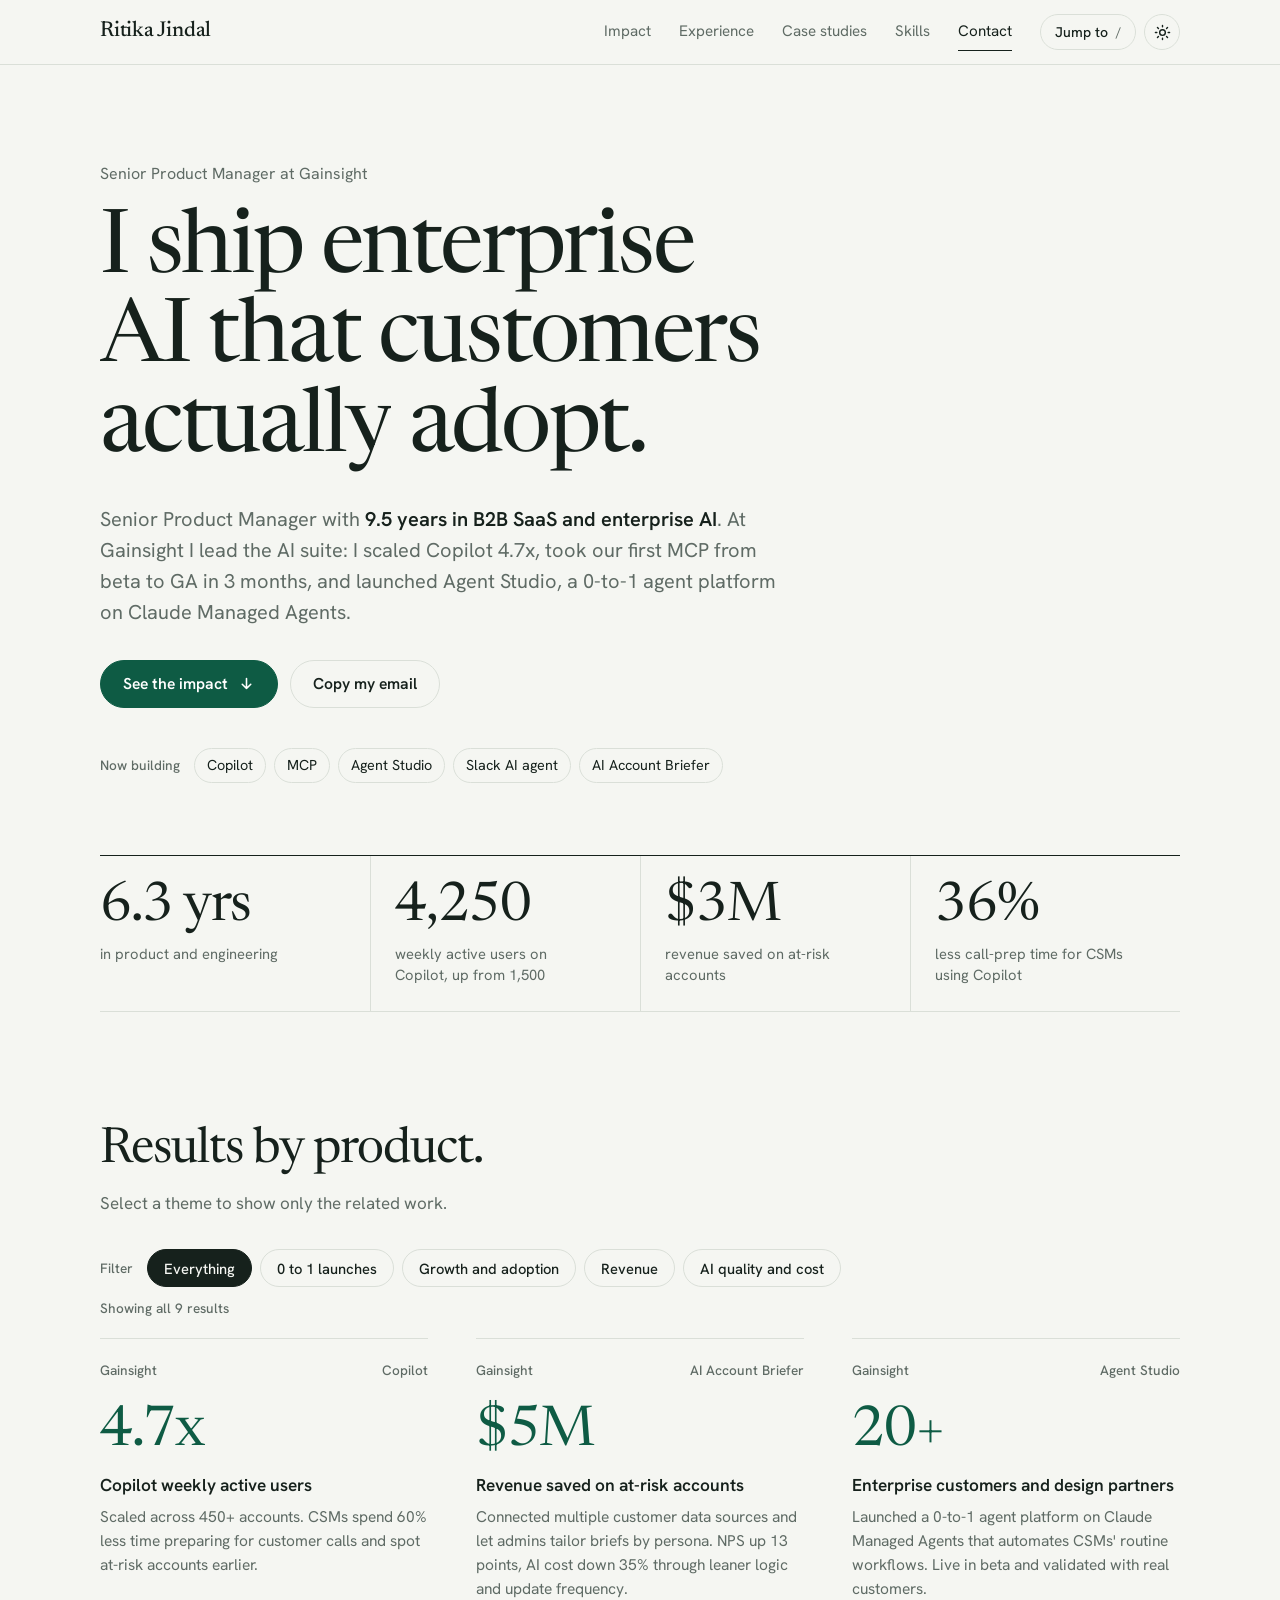
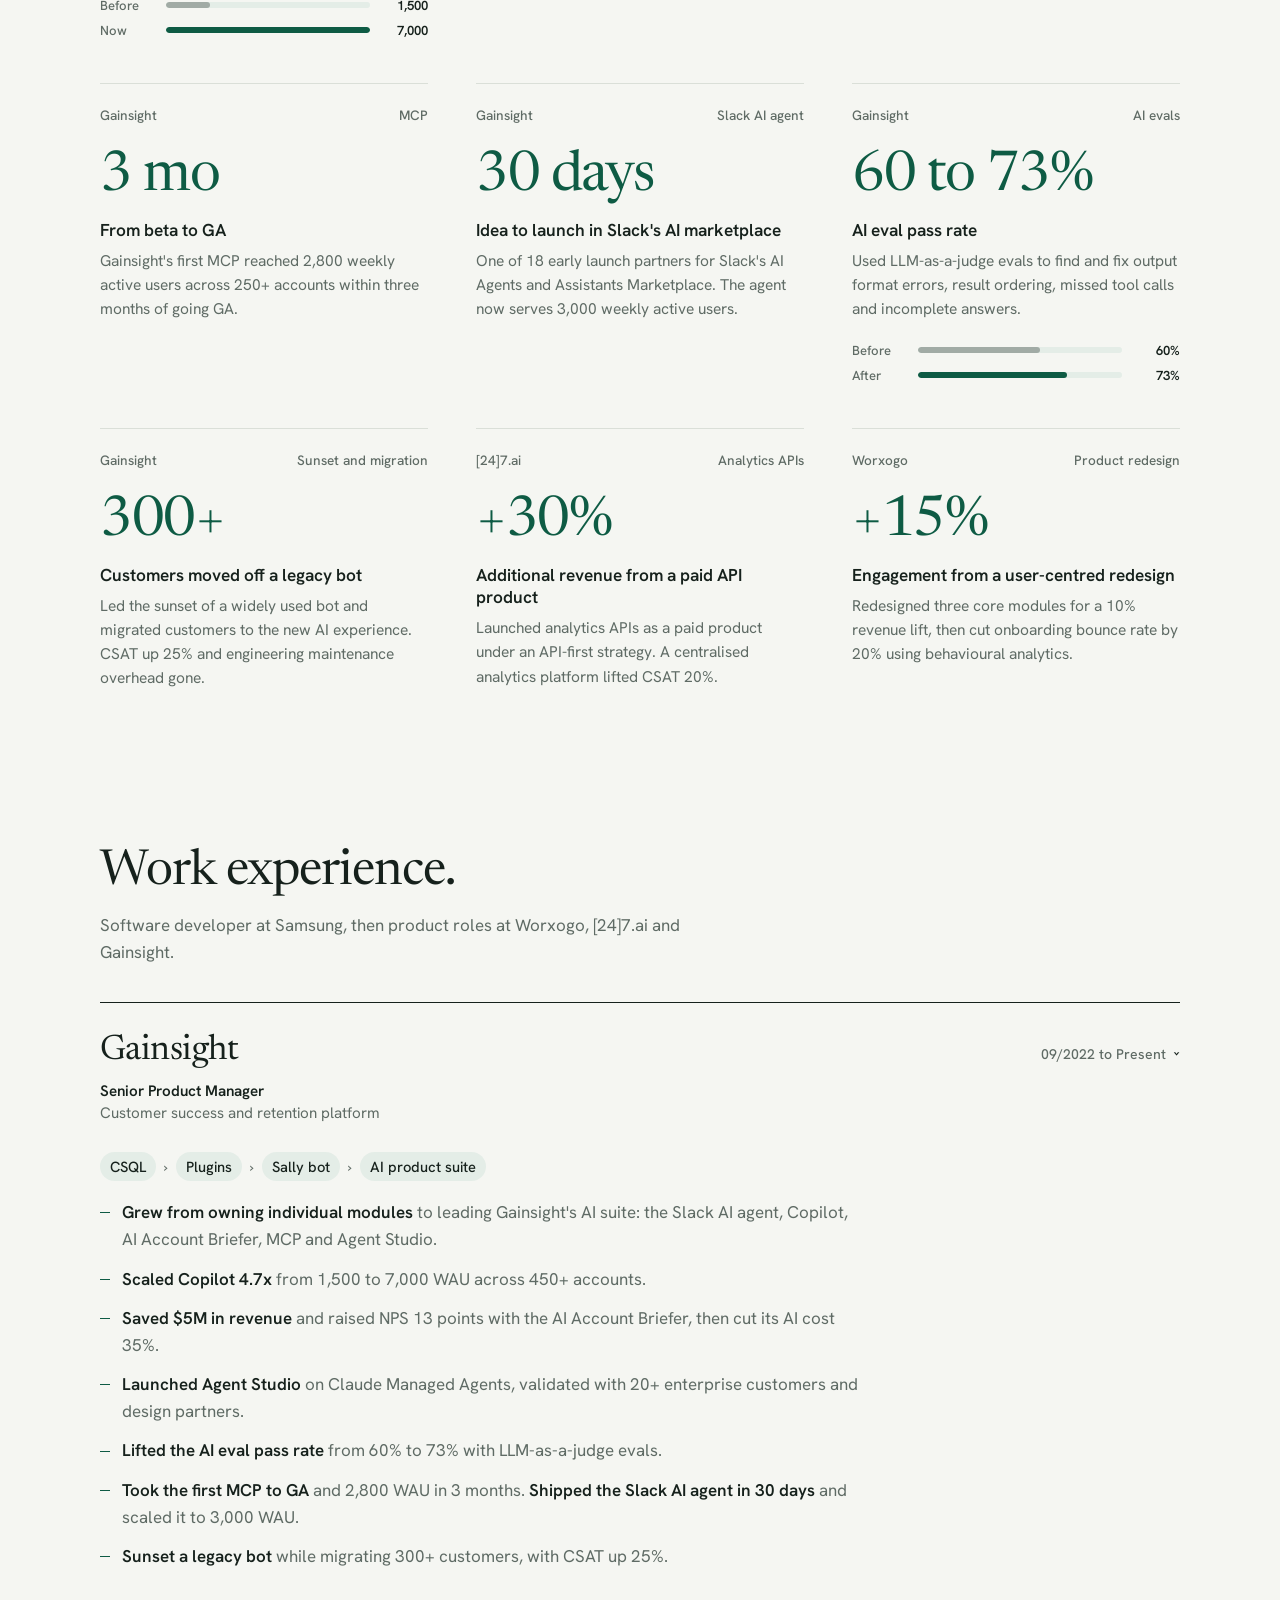
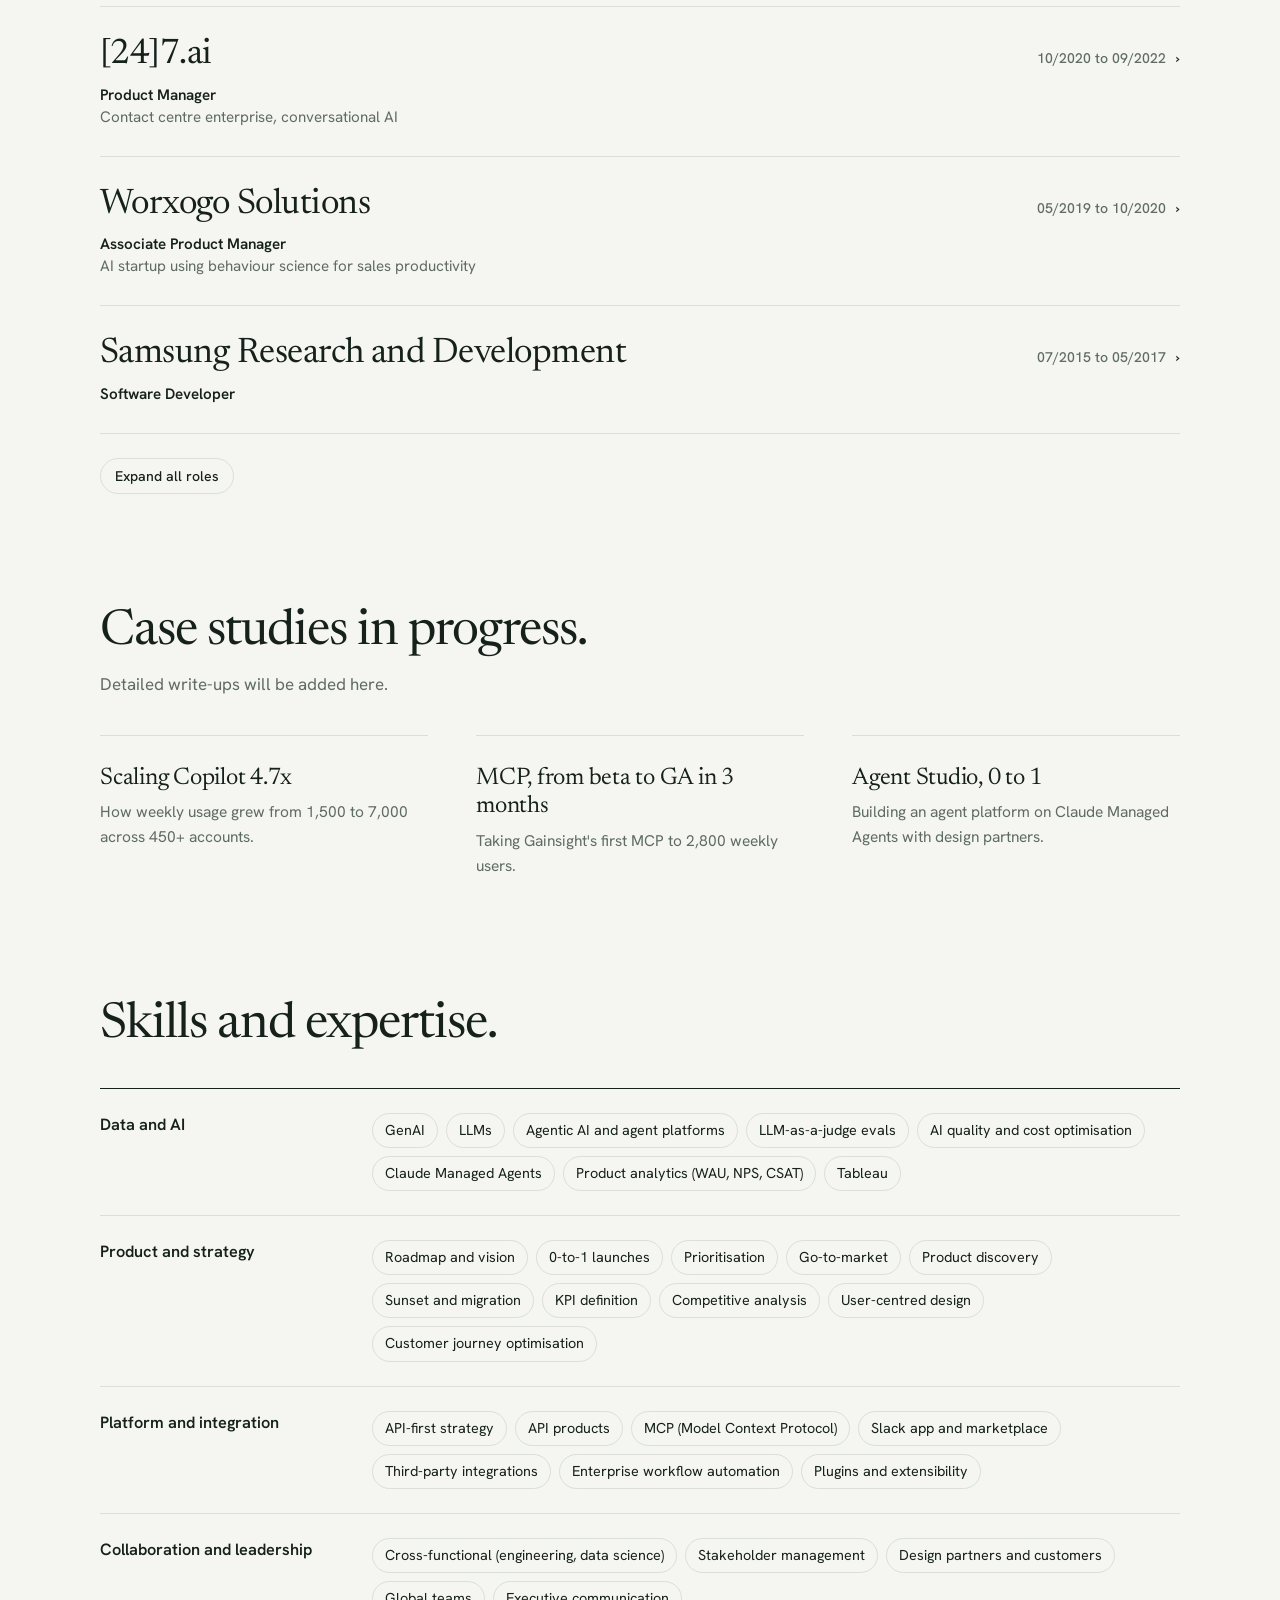
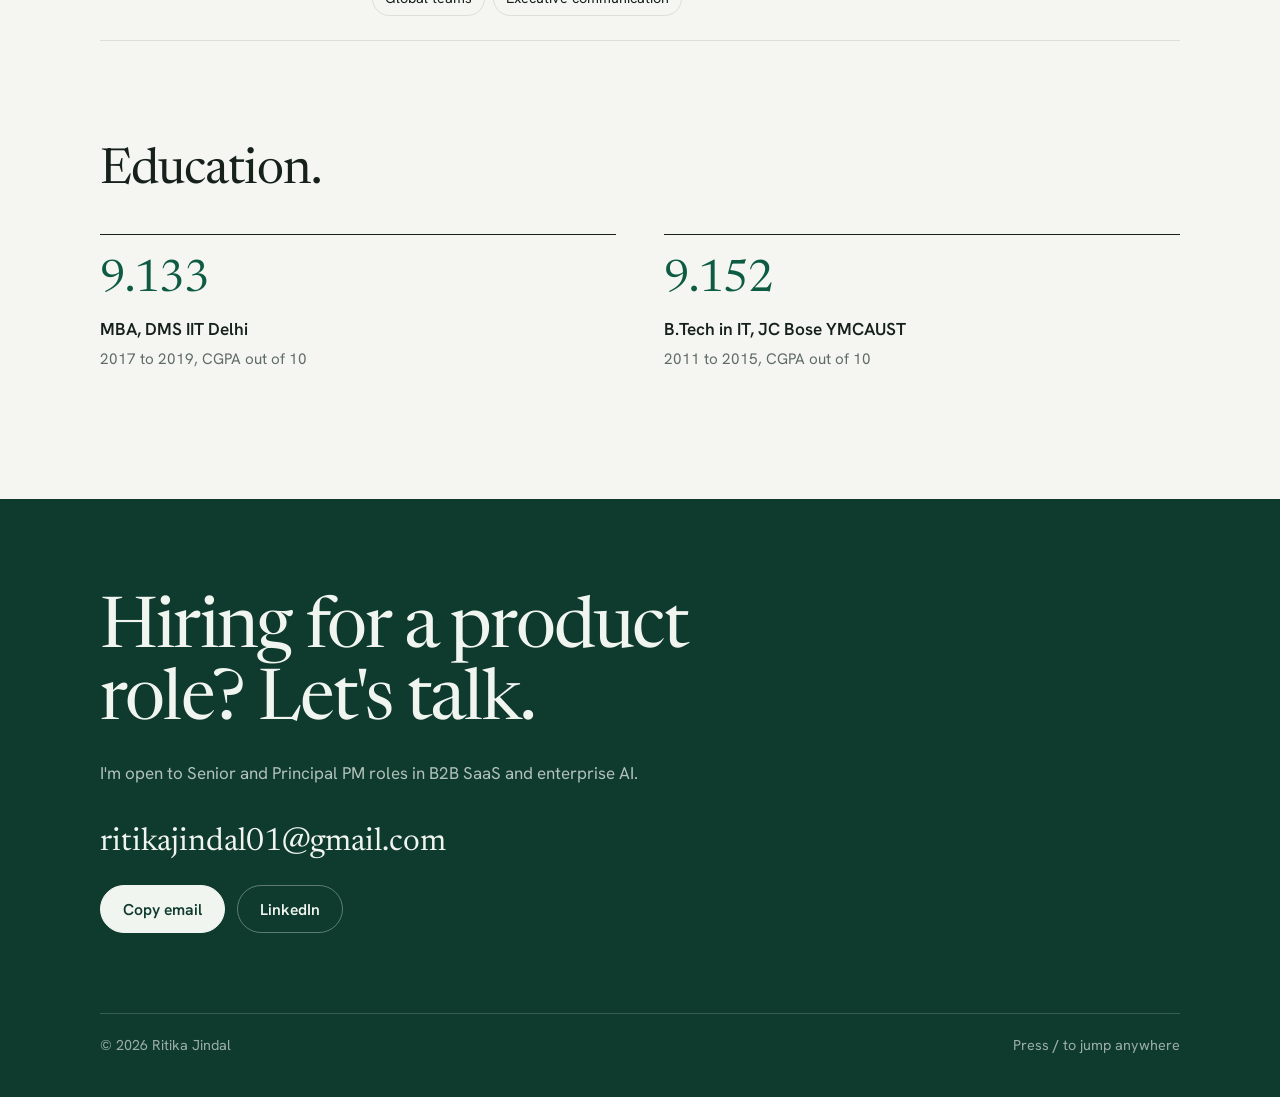
==== commit 0b0abecf: "Add motion: hero load sequence, scroll reveals, count-ups, hover responses Co-Authored-By: Claude Fa" ====
--- a/index.html
+++ b/index.html
@@ -210,11 +210,45 @@
   .wrap{width:calc(100% - 40px)}
   .btn{flex:1 1 100%;justify-content:center}
 }
+
+/* motion: one load sequence in the hero, gentle reveals on scroll, small responses on hover.
+   Everything is gated on .anim, which is only set when reduced motion is off. */
+@keyframes rise{from{opacity:0;transform:translateY(18px)}to{opacity:1;transform:none}}
+@keyframes wordUp{from{transform:translateY(110%)}to{transform:none}}
+.anim h1:not(.split){visibility:hidden}
+h1 .w{display:inline-block;overflow:hidden;vertical-align:bottom;padding:.06em 0 .16em;margin:-.06em 0 -.16em}
+h1 .w > span{display:inline-block;animation:wordUp .95s cubic-bezier(.2,.8,.2,1) both;animation-delay:calc(var(--i) * 70ms + 120ms)}
+.anim .hero .kicker{animation:rise .7s cubic-bezier(.2,.8,.2,1) both .05s}
+.anim .hero .lead{animation:rise .8s cubic-bezier(.2,.8,.2,1) both .65s}
+.anim .hero .cta{animation:rise .8s cubic-bezier(.2,.8,.2,1) both .8s}
+.anim .hero .now{animation:rise .8s cubic-bezier(.2,.8,.2,1) both .95s}
+.anim .hero .stats{animation:rise .9s cubic-bezier(.2,.8,.2,1) both 1.1s}
+.anim .rv{opacity:0;transform:translateY(22px);transition:opacity .7s ease,transform .8s cubic-bezier(.2,.8,.2,1),border-color .3s;transition-delay:var(--d,0ms),var(--d,0ms),0s}
+.anim .rv.in{opacity:1;transform:none}
+.anim .bars .track i{width:0;transition:width 1.2s cubic-bezier(.2,.8,.2,1) .25s}
+.anim .bars.play .track i{width:var(--w)}
+.card{transition:border-color .3s}
+.card:hover{border-top-color:var(--accent)}
+.big{transition:transform .45s cubic-bezier(.2,.8,.2,1)}
+.card:hover .big{transform:translateX(6px)}
+.btn svg{transition:transform .3s cubic-bezier(.2,.8,.2,1)}
+.btn:hover svg{transform:translateY(3px)}
+.btn:active,.chip:active,.ibtn:active{transform:scale(.97)}
+.pill,.tag{transition:border-color .2s,background .2s}
+.pill:hover,.tag:hover{border-color:var(--accent);background:var(--tint)}
+#theme svg{transition:transform .5s cubic-bezier(.2,.8,.2,1)}
+#theme:hover svg{transform:rotate(45deg)}
+details[open] .jbody{animation:rise .45s cubic-bezier(.2,.8,.2,1) both}
+.story{transition:border-color .3s}
+.story:hover{border-top-color:var(--accent)}
+.mail{transition:letter-spacing .4s cubic-bezier(.2,.8,.2,1)}
+.mail:hover{letter-spacing:.01em}
 @media (prefers-reduced-motion:reduce){
   html{scroll-behavior:auto}
   *,*::before,*::after{animation:none!important;transition:none!important}
 }
 </style>
+<script>if(!window.matchMedia('(prefers-reduced-motion: reduce)').matches){document.documentElement.classList.add('anim');}</script>
 </head>
 <body>
 
@@ -515,6 +549,61 @@
     ['impact','experience','stories','skills','contact'].forEach(function(id){ var el = document.getElementById(id); if(el) spy.observe(el); });
   }
 
+  /* motion */
+  var anim = root.classList.contains('anim');
+  var h1 = $('h1');
+  if(anim && h1){
+    var txt = h1.textContent.trim();
+    h1.setAttribute('aria-label', txt);
+    h1.innerHTML = txt.split(/\s+/).map(function(w, i){ return '<span class="w" aria-hidden="true"><span style="--i:' + i + '">' + w + '</span></span>'; }).join(' ');
+    h1.classList.add('split');
+  }
+  function fmt(el, v){
+    var dec = parseInt(el.getAttribute('data-dec') || '0', 10);
+    var s = dec ? v.toFixed(dec) : Math.round(v).toLocaleString('en-US');
+    return (el.getAttribute('data-prefix') || '') + s + (el.getAttribute('data-suffix') || '');
+  }
+  function countUp(el){
+    var target = parseFloat(el.getAttribute('data-count'));
+    var t0 = null, dur = 1200;
+    el.textContent = fmt(el, 0);
+    function step(ts){
+      if(t0 === null) t0 = ts;
+      var p = Math.min(1, (ts - t0) / dur);
+      var eased = 1 - Math.pow(1 - p, 4);
+      el.textContent = fmt(el, target * eased);
+      if(p < 1) requestAnimationFrame(step); else el.textContent = fmt(el, target);
+    }
+    requestAnimationFrame(step);
+  }
+  if(anim && 'IntersectionObserver' in window){
+    var rv = $$('.sec h2,.sec .sub,.lens,#count,#cards .card,details.job,.xall,.story,.sk,.ed,.contact h2,.contact .sub,.mail,.contact .cta');
+    rv.forEach(function(el){
+      if(el.matches('.card,.story,.ed')){
+        var i = Array.prototype.indexOf.call(el.parentNode.children, el);
+        el.style.setProperty('--d', (i % 3) * 90 + 'ms');
+      }
+      el.classList.add('rv');
+    });
+    var io = new IntersectionObserver(function(es){
+      es.forEach(function(e){ if(e.isIntersecting){ e.target.classList.add('in'); io.unobserve(e.target); } });
+    }, {threshold:.08, rootMargin:'0px 0px -6% 0px'});
+    rv.forEach(function(el){ io.observe(el); });
+    var seen = new IntersectionObserver(function(es){
+      es.forEach(function(e){
+        if(!e.isIntersecting) return;
+        var el = e.target;
+        if(el.hasAttribute('data-count')){
+          if(el.closest('.stats')){ el.textContent = fmt(el, 0); setTimeout(function(){ countUp(el); }, 1100); }
+          else countUp(el);
+        }
+        if(el.hasAttribute('data-bars')) el.classList.add('play');
+        seen.unobserve(el);
+      });
+    }, {threshold:.5});
+    $$('[data-count],[data-bars]').forEach(function(el){ seen.observe(el); });
+  }
+
   /* lens filter */
   var chips = $$('.chip'), cards = $$('#cards .card'), countEl = $('#count');
   var lensNames = {all:'Everything', launch:'0 to 1 launches', growth:'Growth and adoption', revenue:'Revenue', quality:'AI quality and cost'};
@@ -525,6 +614,7 @@
       var tags = (card.getAttribute('data-tags') || '').split(' ');
       var hit = l === 'all' || tags.indexOf(l) > -1;
       card.hidden = !hit;
+      if(hit && anim){ card.classList.add('in'); card.style.animation = 'none'; void card.offsetWidth; card.style.animation = 'rise .5s cubic-bezier(.2,.8,.2,1) both ' + (n * 45) + 'ms'; }
       card.classList.toggle('match', hit && l !== 'all');
       if(hit) n++;
     });
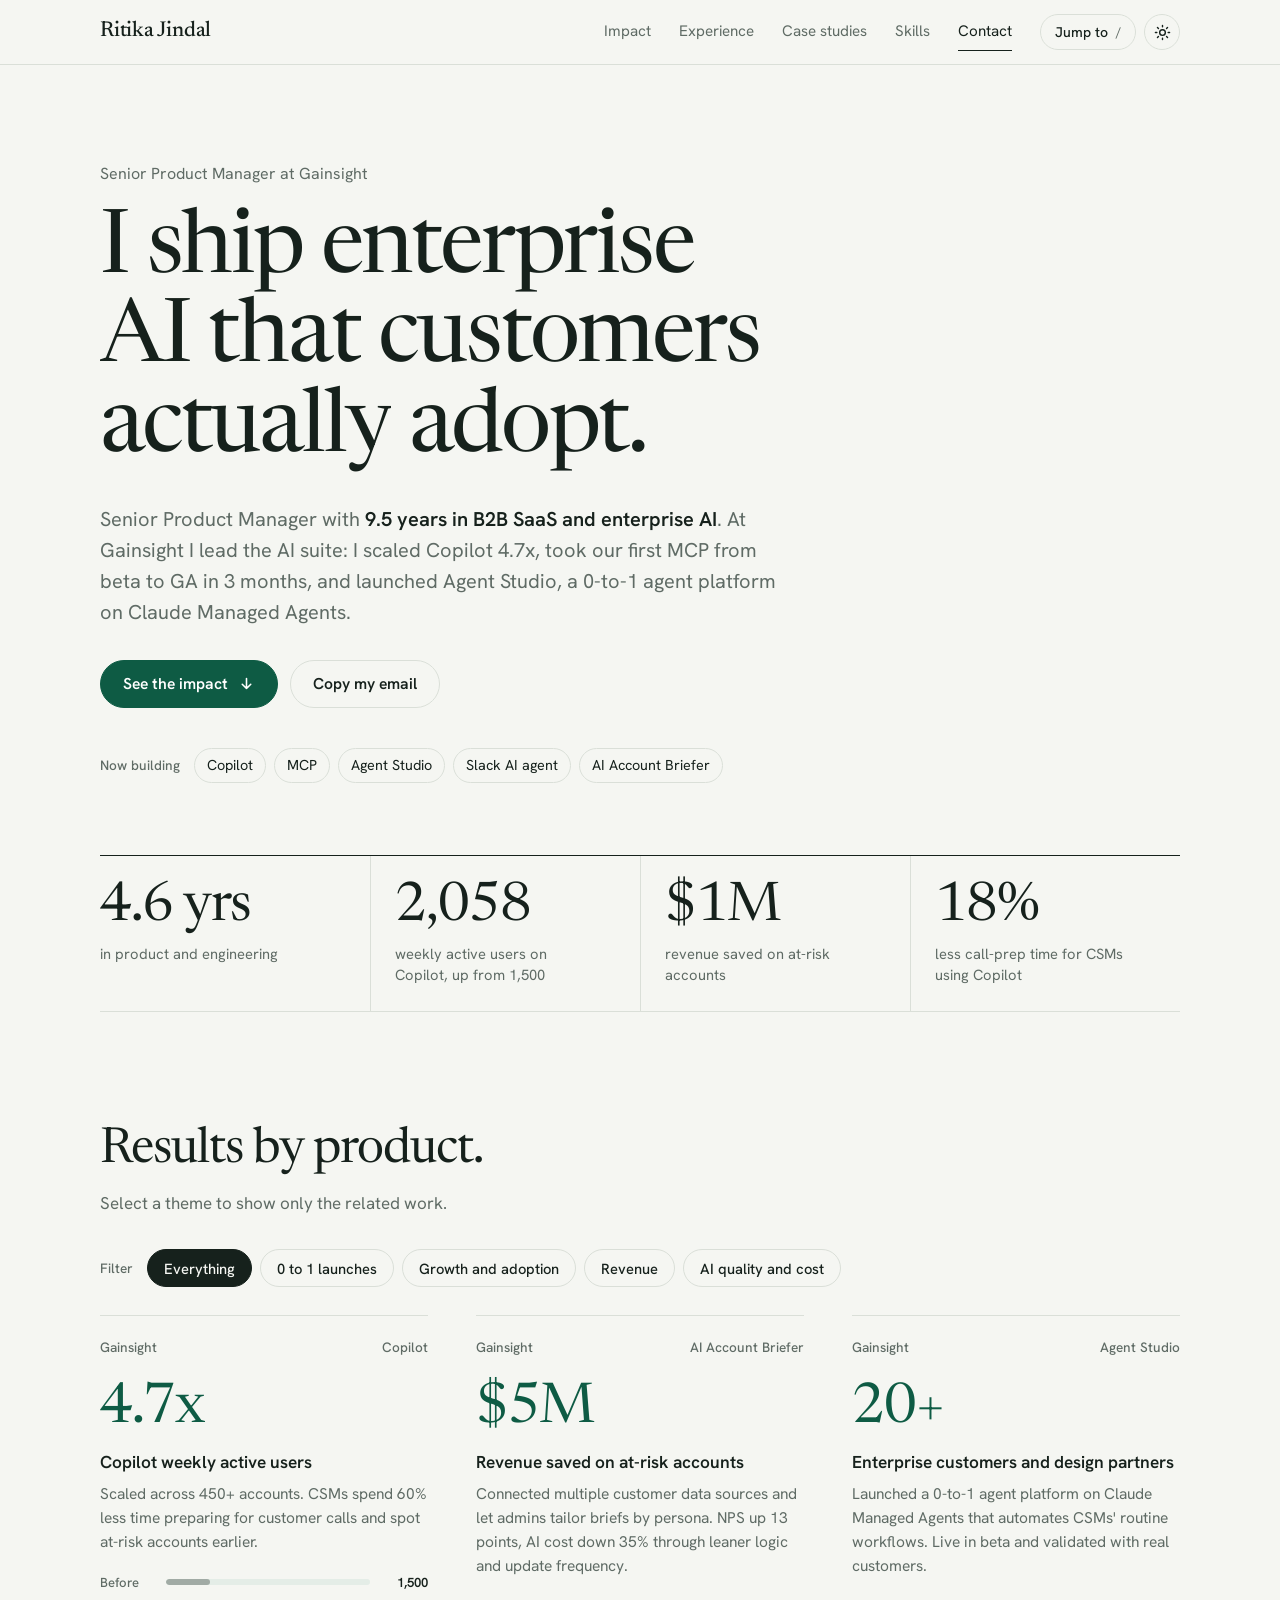
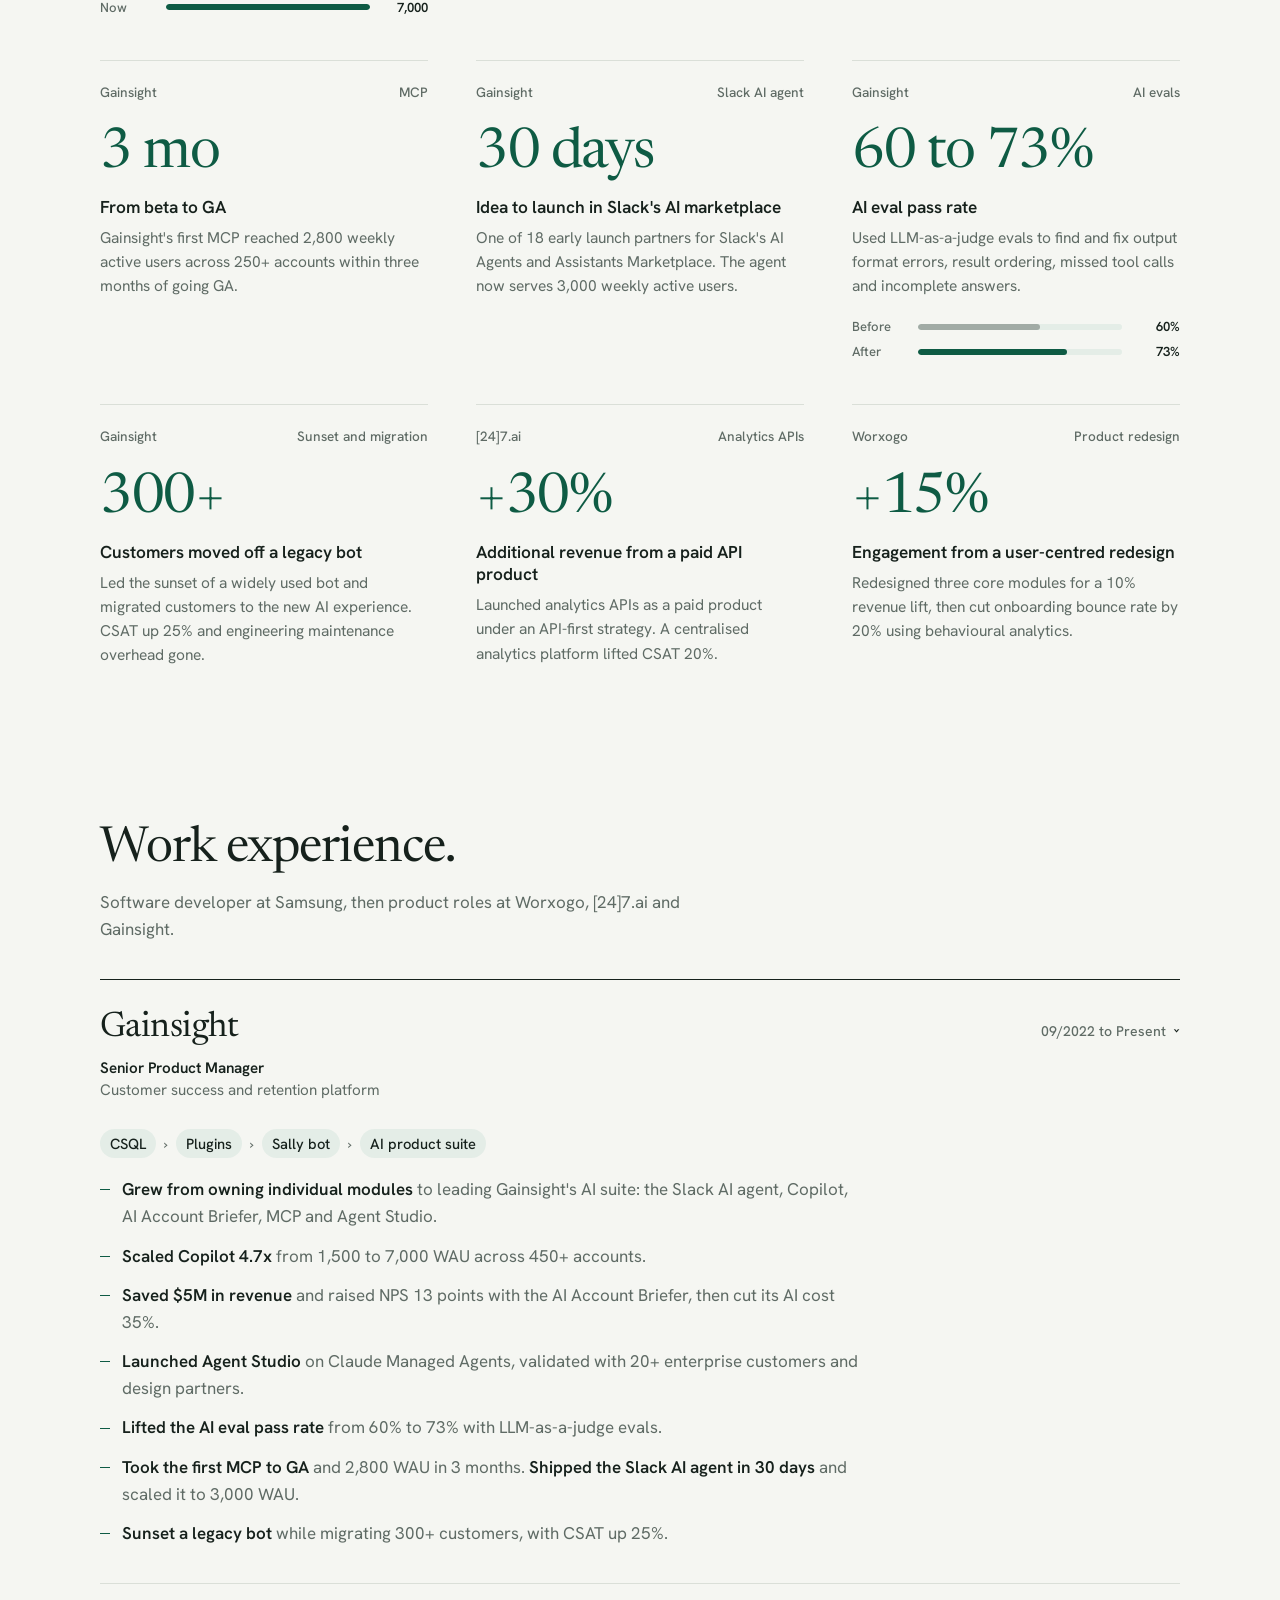
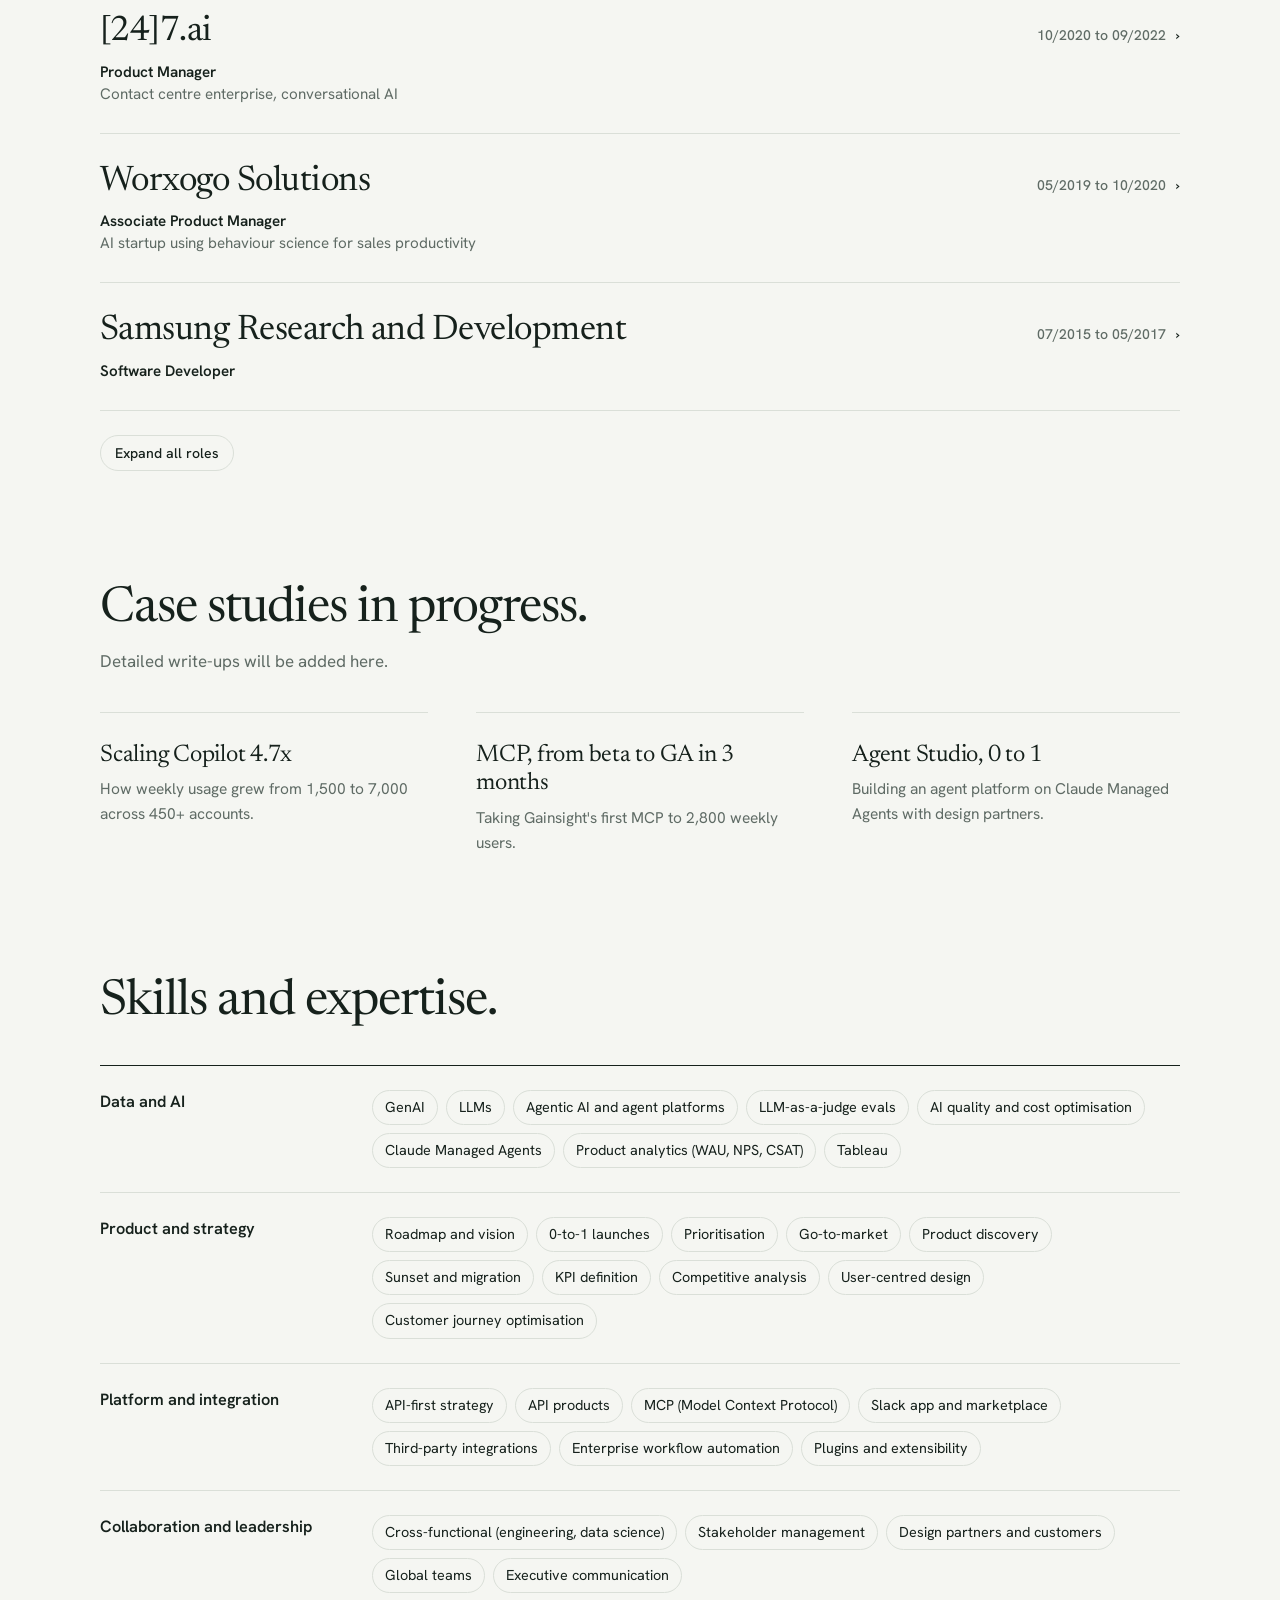
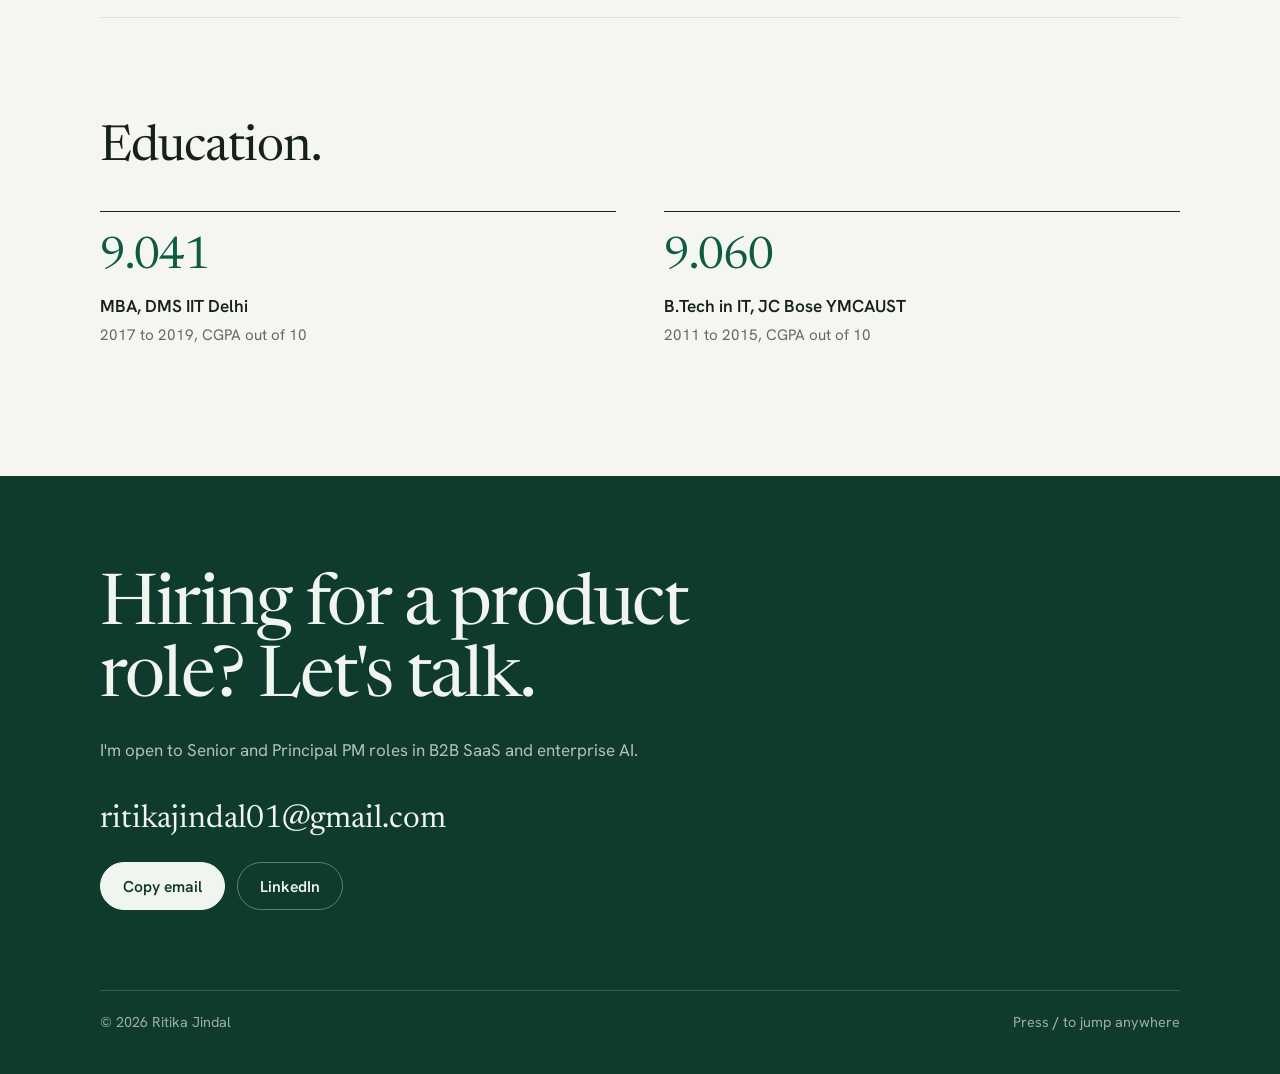
==== commit 6c3e26b2: "Remove filter match count line Co-Authored-By: Claude Fable 5.2 <noreply@anthropic.com> Claude-Sessi" ====
--- a/index.html
+++ b/index.html
@@ -97,7 +97,7 @@
 .sub{color:var(--muted);max-width:60ch}
 
 /* filter */
-.lens{display:flex;flex-wrap:wrap;gap:8px;margin:32px 0 12px;align-items:center}
+.lens{display:flex;flex-wrap:wrap;gap:8px;margin:32px 0 28px;align-items:center}
 .lens .lbl{margin-right:6px}
 .chip{height:38px;padding:0 16px;border-radius:999px;border:1px solid var(--line);background:transparent;color:var(--ink);font:500 .92rem var(--body);cursor:pointer;transition:border-color .2s,background .2s,color .2s}
 .chip:hover{border-color:var(--ink)}
@@ -309,7 +309,6 @@
       <button class="chip" type="button" data-lens="revenue" aria-pressed="false">Revenue</button>
       <button class="chip" type="button" data-lens="quality" aria-pressed="false">AI quality and cost</button>
     </div>
-    <p id="count" class="mono" aria-live="polite">Showing all 9 results</p>
 
     <div class="grid" id="cards">
       <article class="card spot" data-tags="growth">
@@ -618,7 +617,6 @@
       card.classList.toggle('match', hit && l !== 'all');
       if(hit) n++;
     });
-    countEl.textContent = l === 'all' ? ('Showing all ' + cards.length + ' results') : (n + ' of ' + cards.length + ' match "' + lensNames[l] + '"');
   }
   chips.forEach(function(c){ c.addEventListener('click', function(){ setLens(c.getAttribute('data-lens')); }); });
 
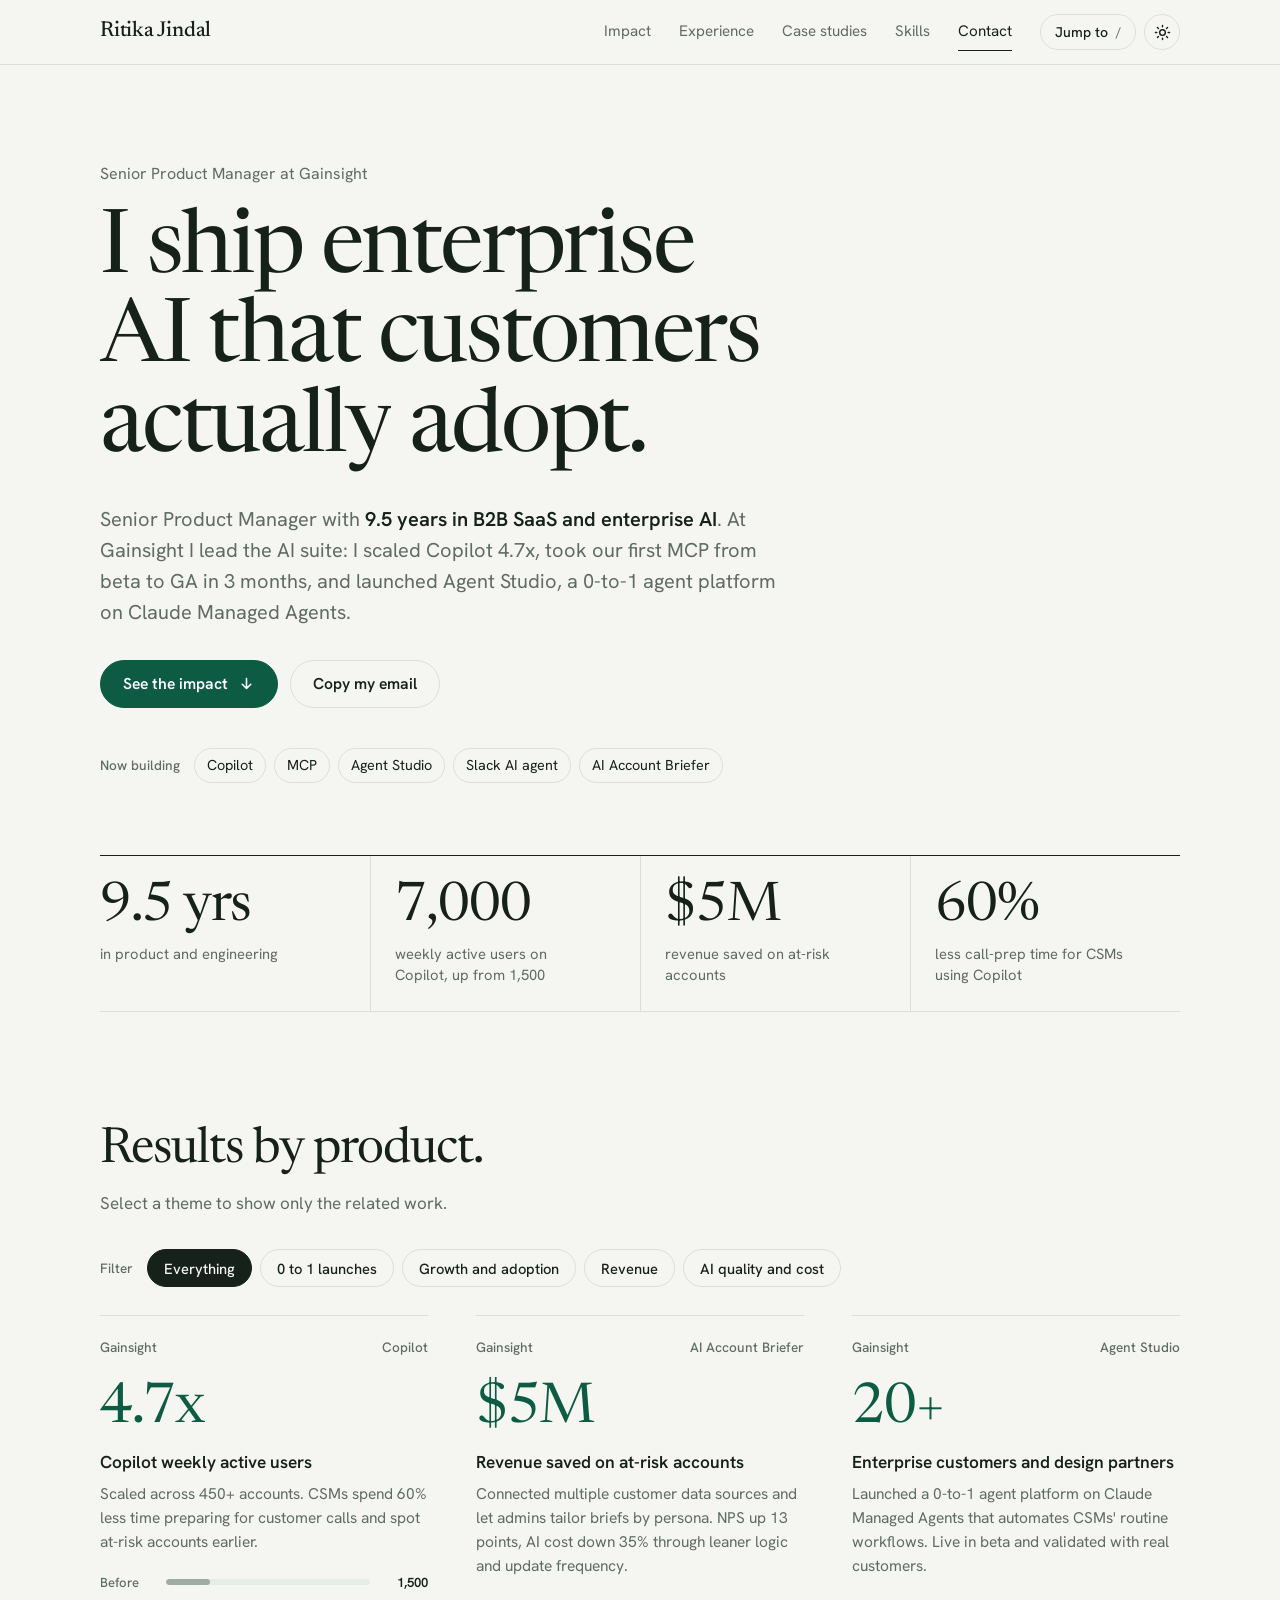
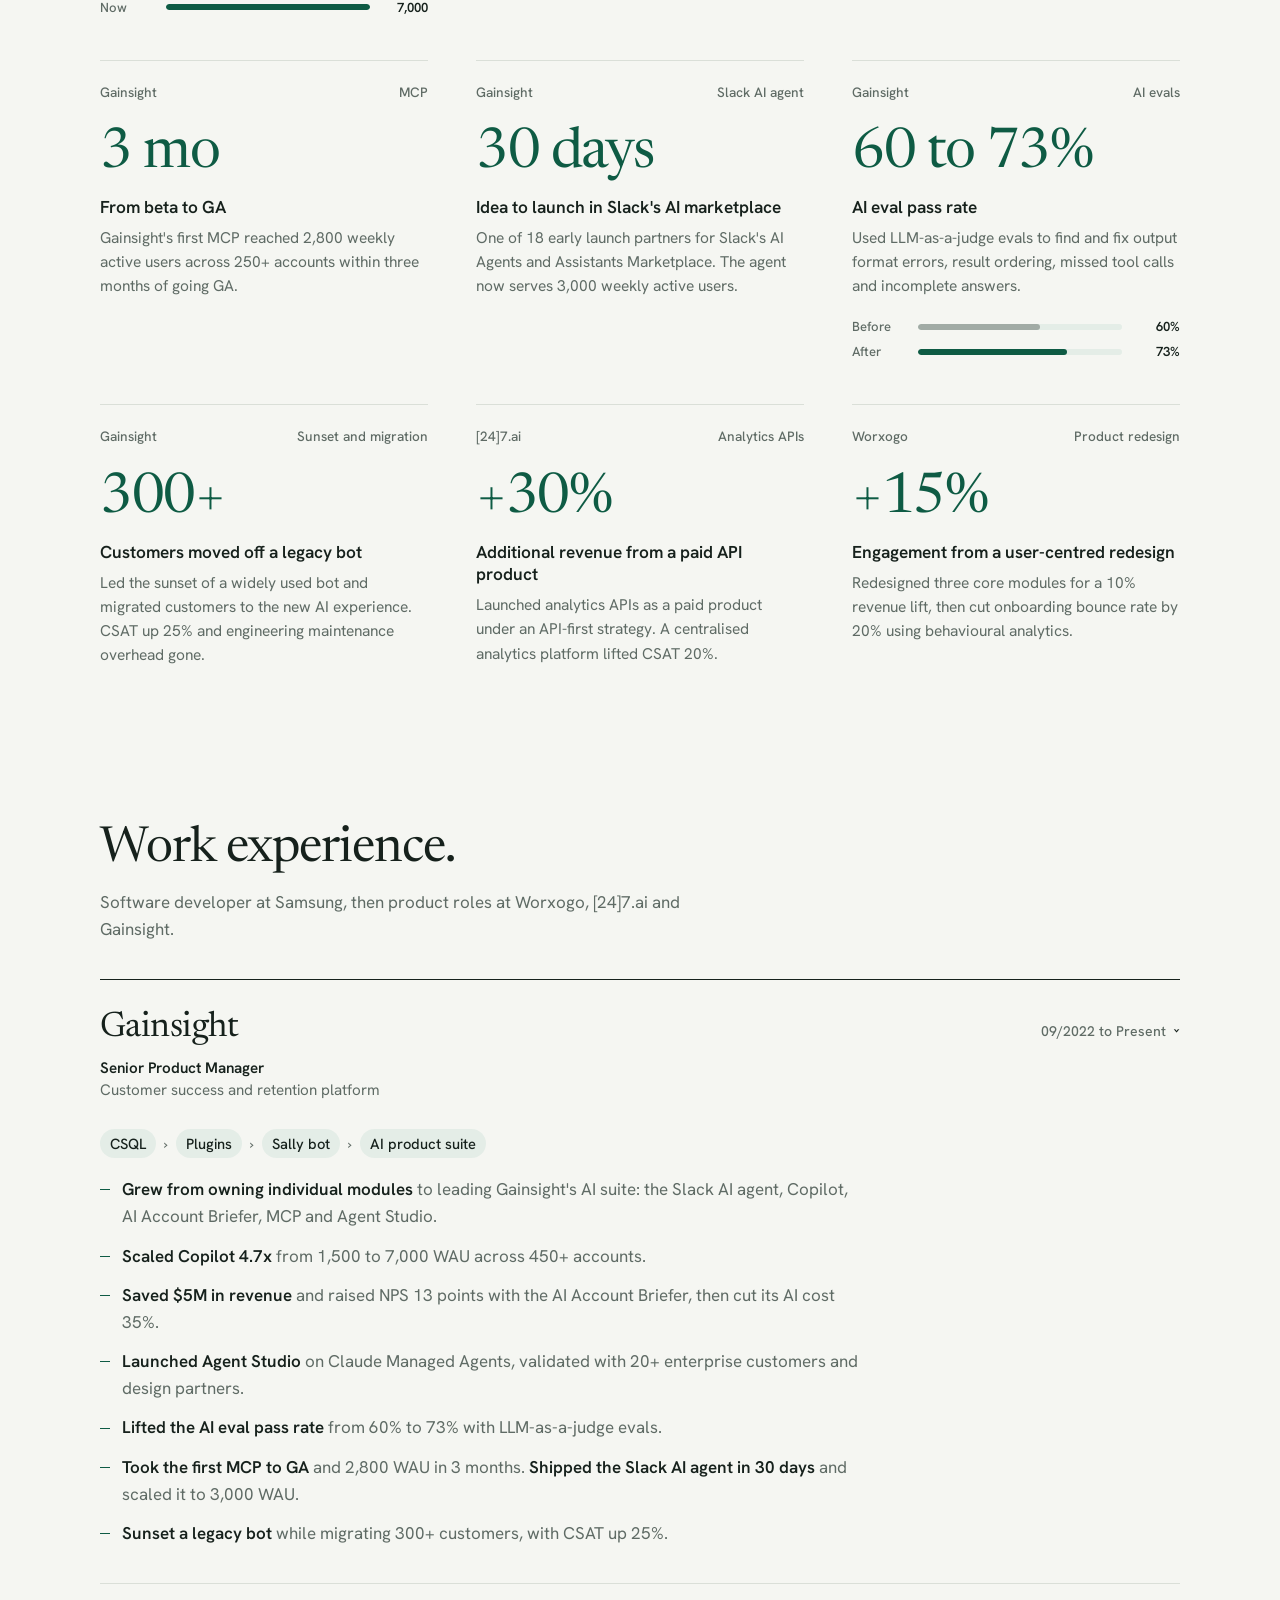
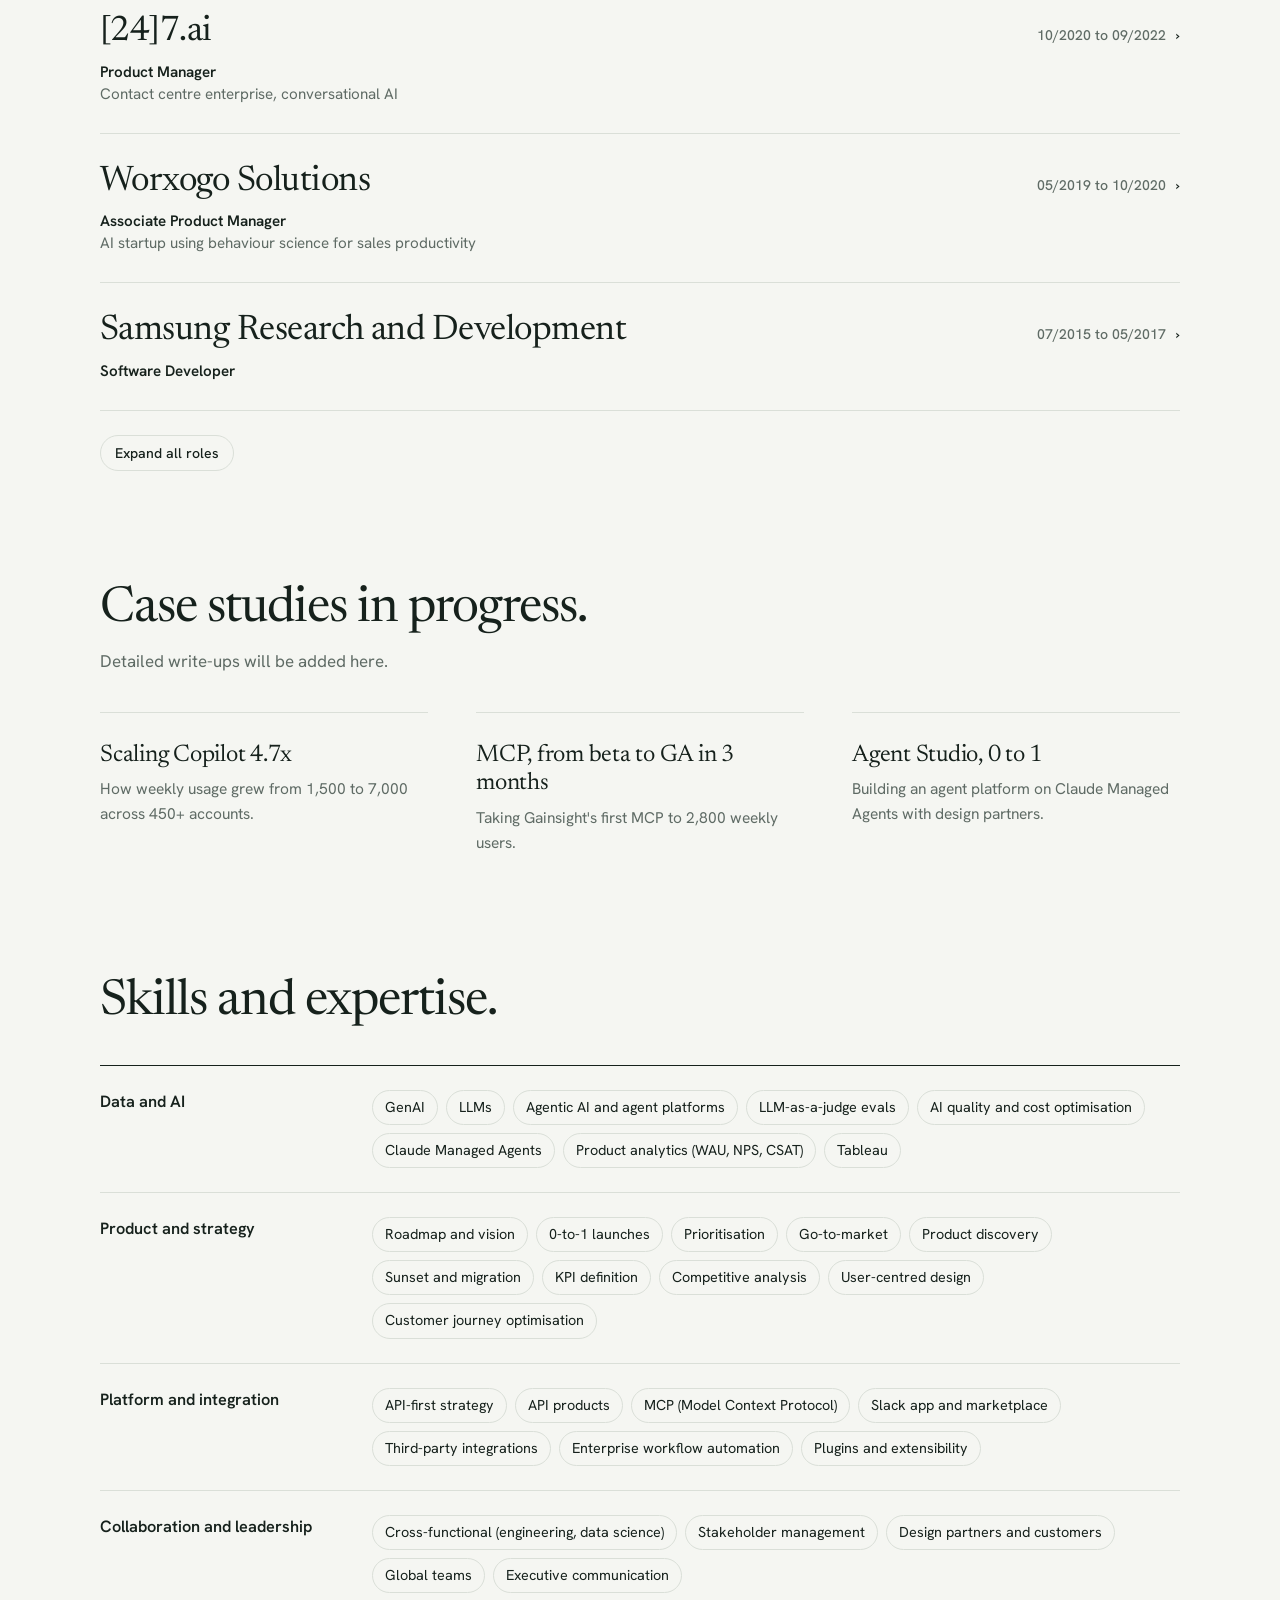
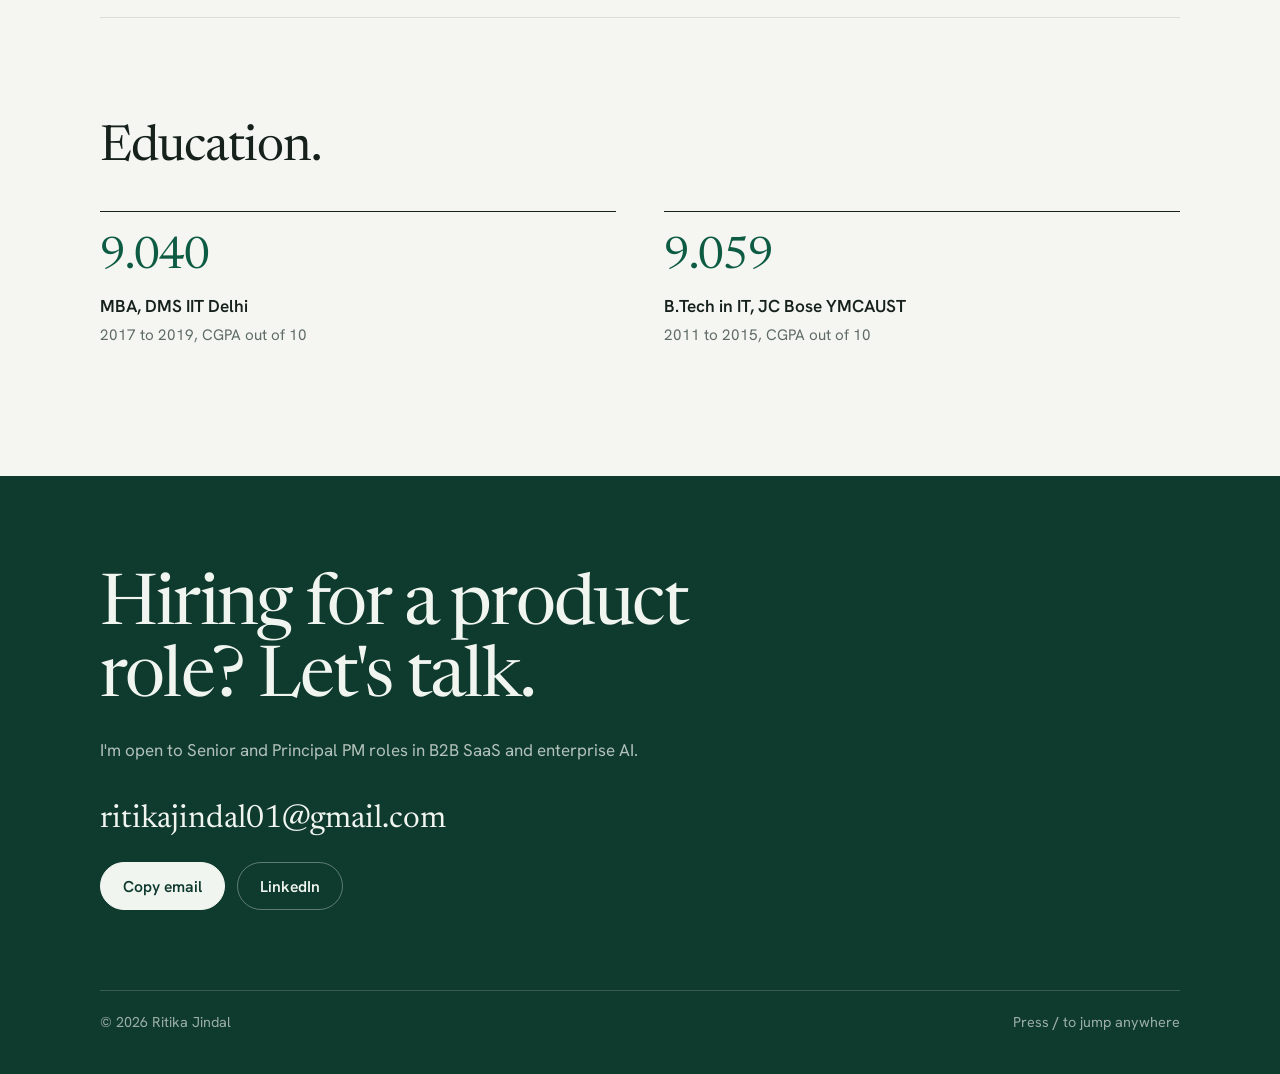
==== commit e081a9b8: "Fix stat numbers sitting at 0 before counting Co-Authored-By: Claude Fable 5.2 <noreply@anthropic.co" ====
--- a/index.html
+++ b/index.html
@@ -565,7 +565,6 @@
   function countUp(el){
     var target = parseFloat(el.getAttribute('data-count'));
     var t0 = null, dur = 1200;
-    el.textContent = fmt(el, 0);
     function step(ts){
       if(t0 === null) t0 = ts;
       var p = Math.min(1, (ts - t0) / dur);
@@ -593,7 +592,7 @@
         if(!e.isIntersecting) return;
         var el = e.target;
         if(el.hasAttribute('data-count')){
-          if(el.closest('.stats')){ el.textContent = fmt(el, 0); setTimeout(function(){ countUp(el); }, 1100); }
+          if(el.closest('.stats') && performance.now() < 1100){ setTimeout(function(){ countUp(el); }, 1100 - performance.now()); }
           else countUp(el);
         }
         if(el.hasAttribute('data-bars')) el.classList.add('play');
